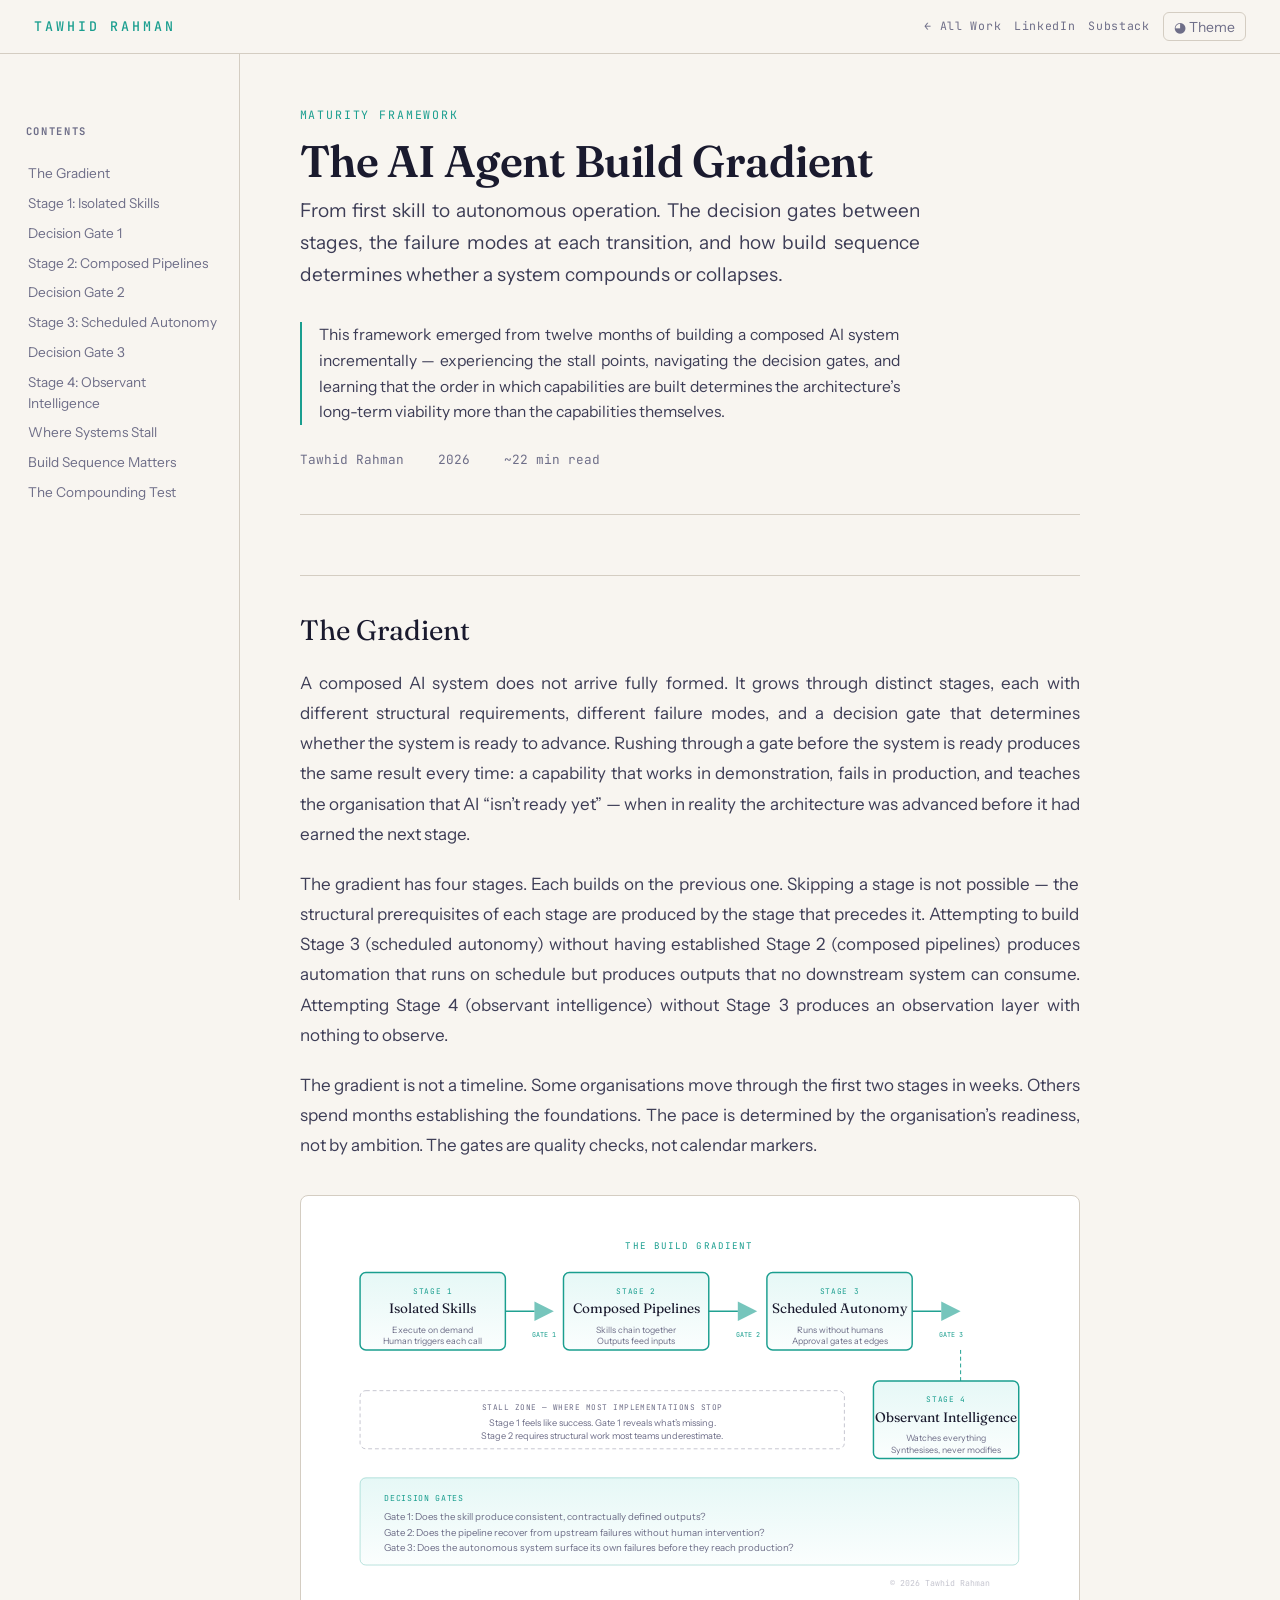
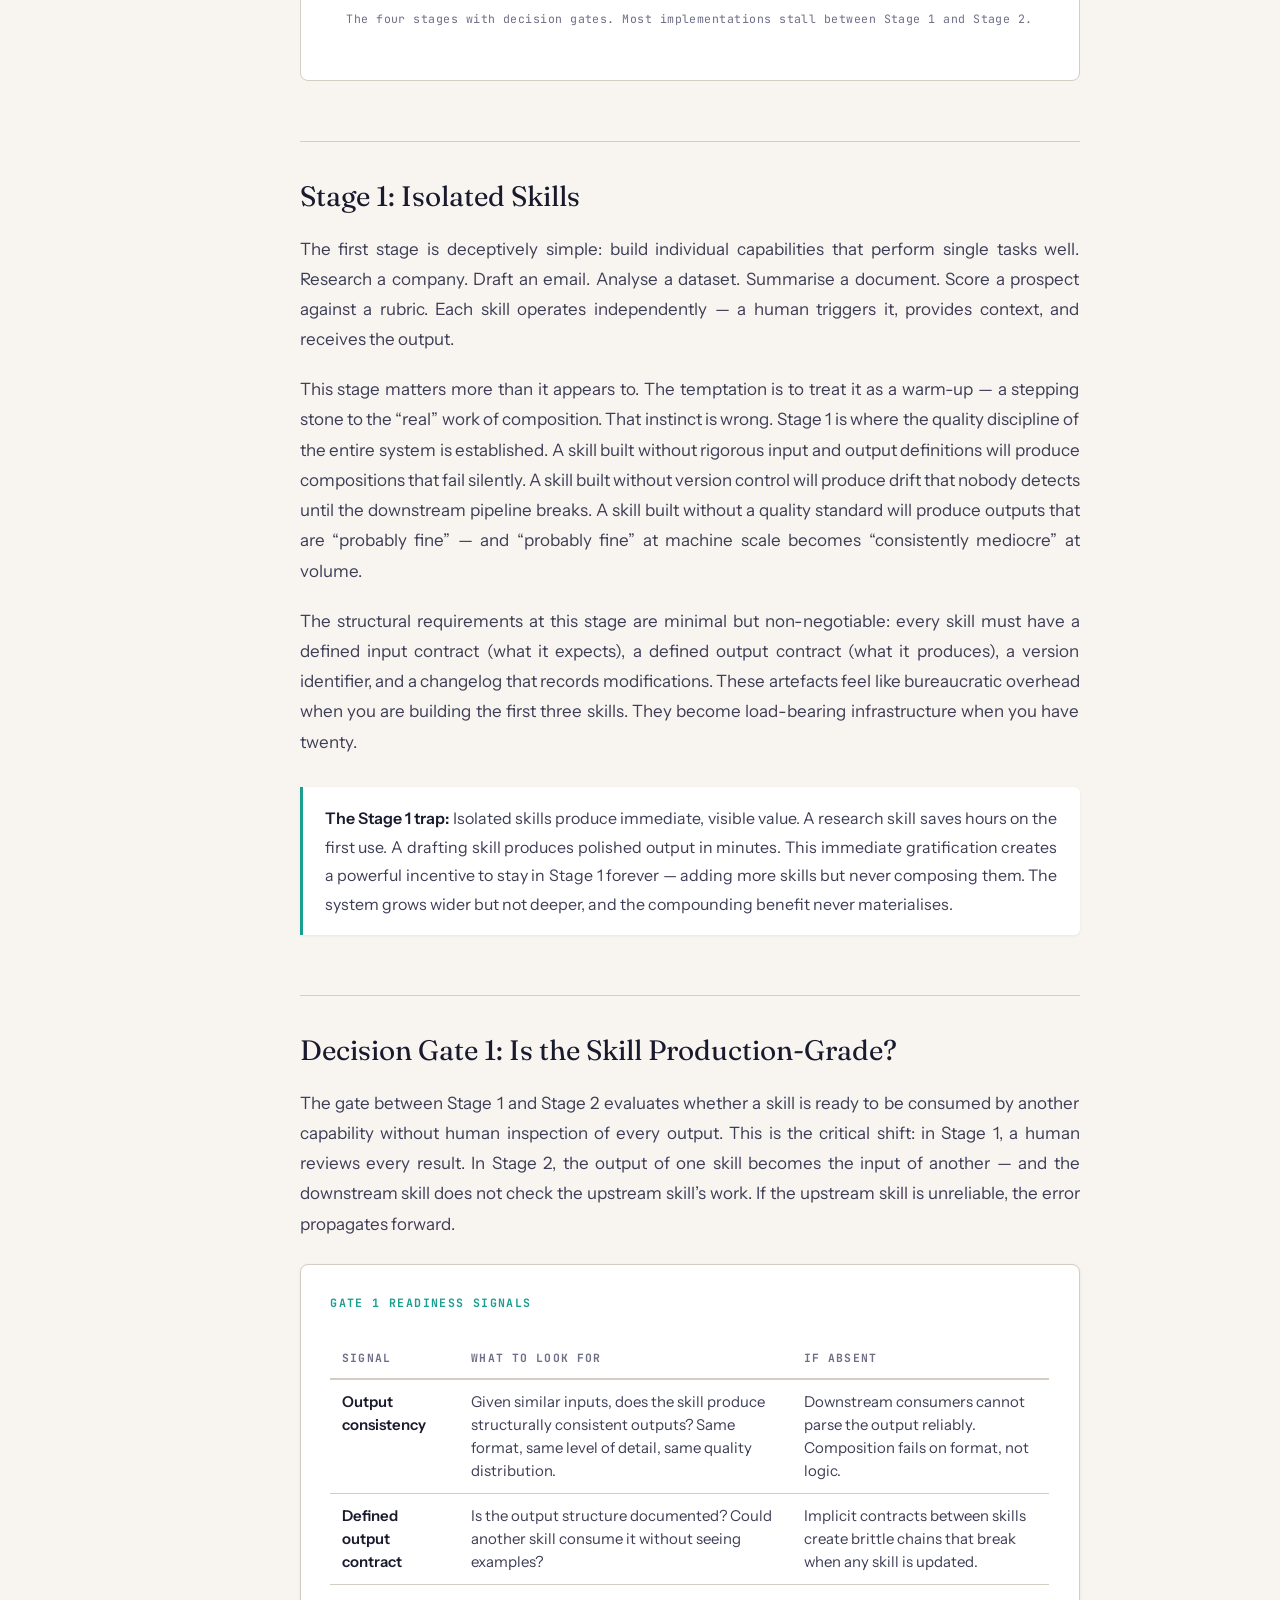
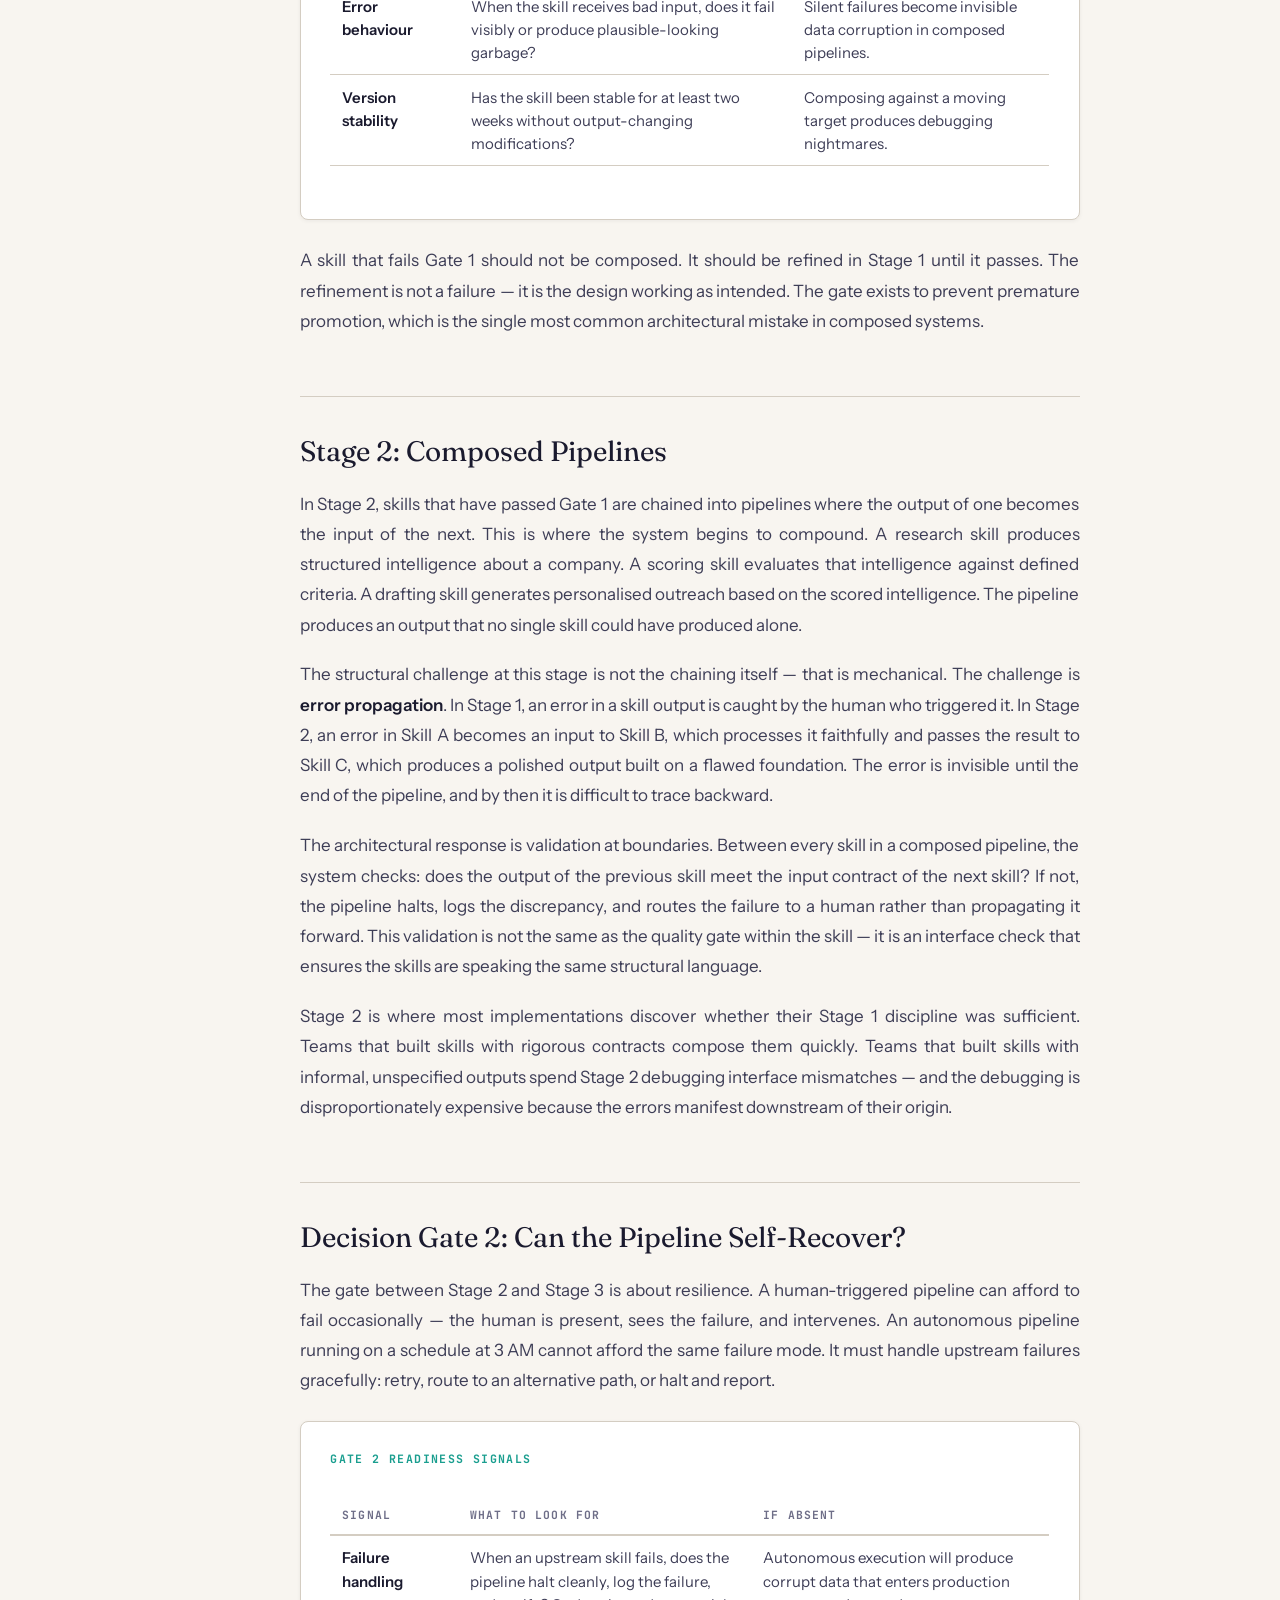
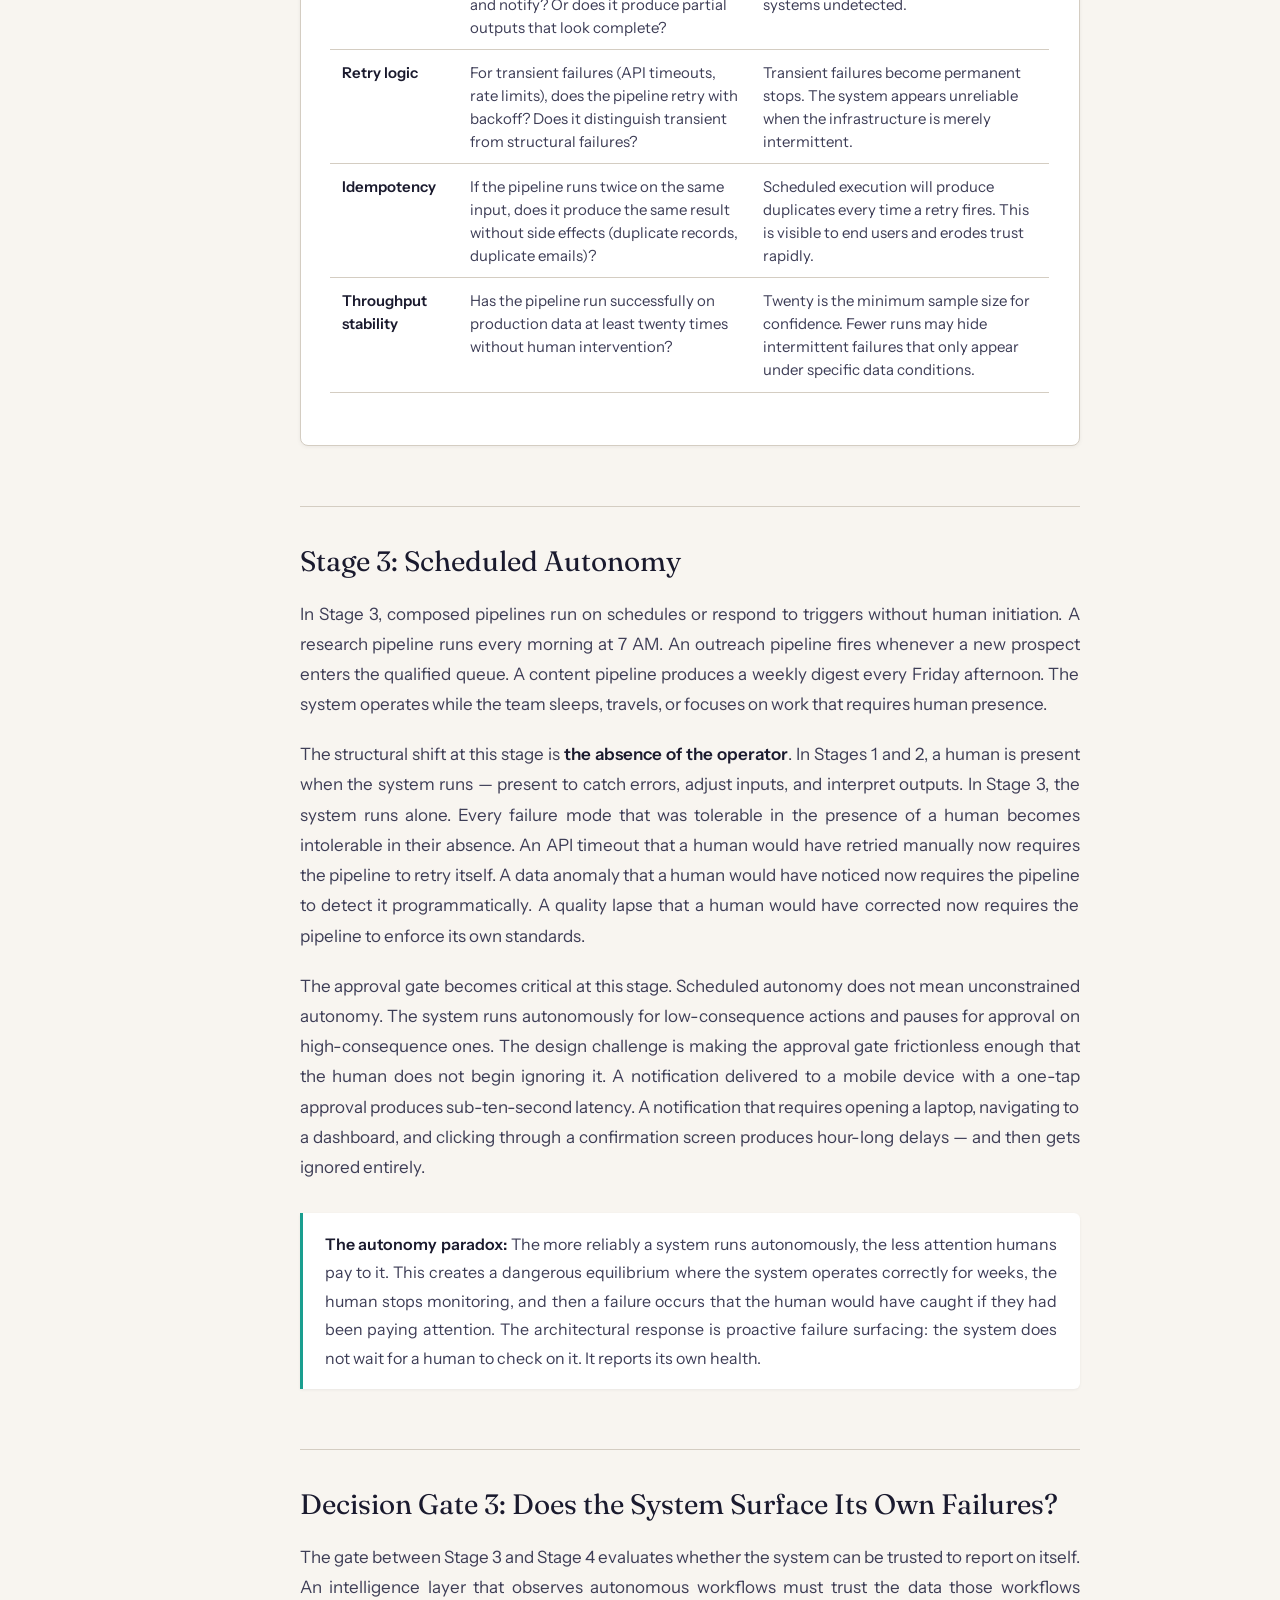
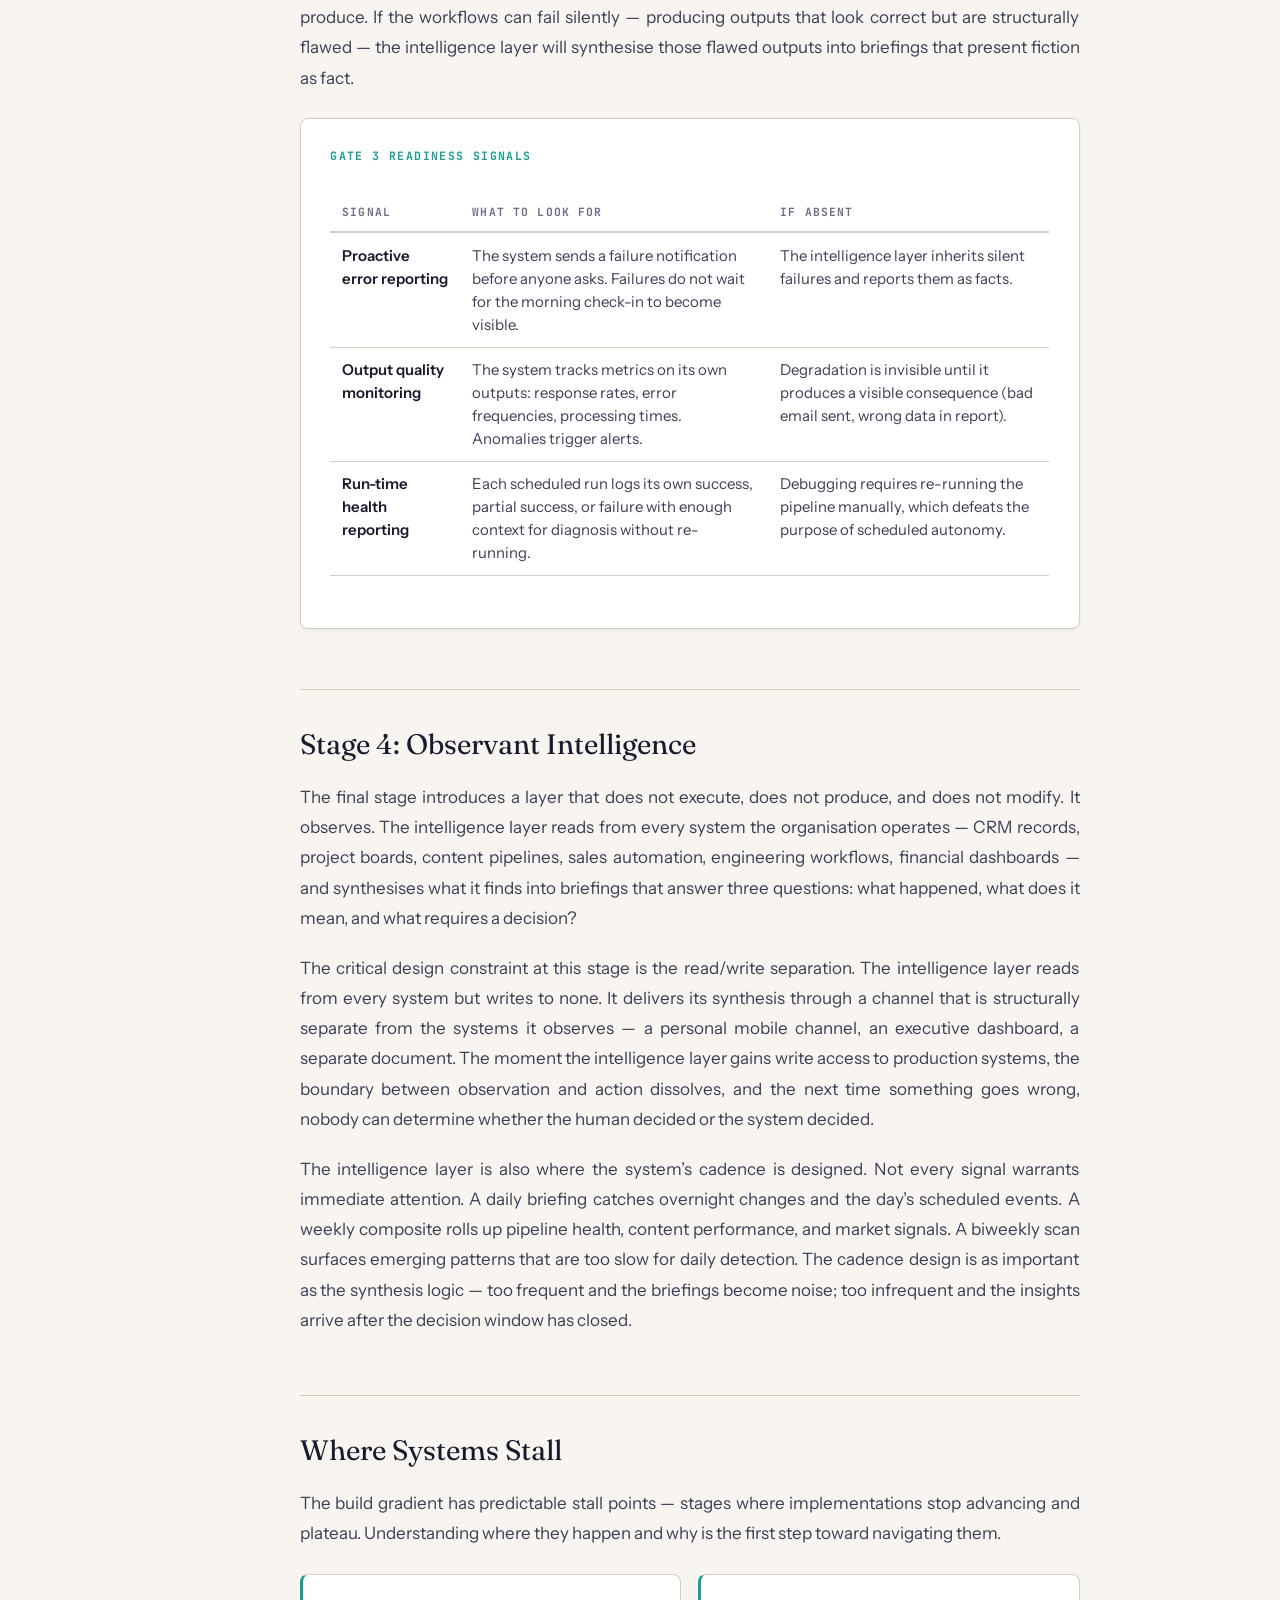
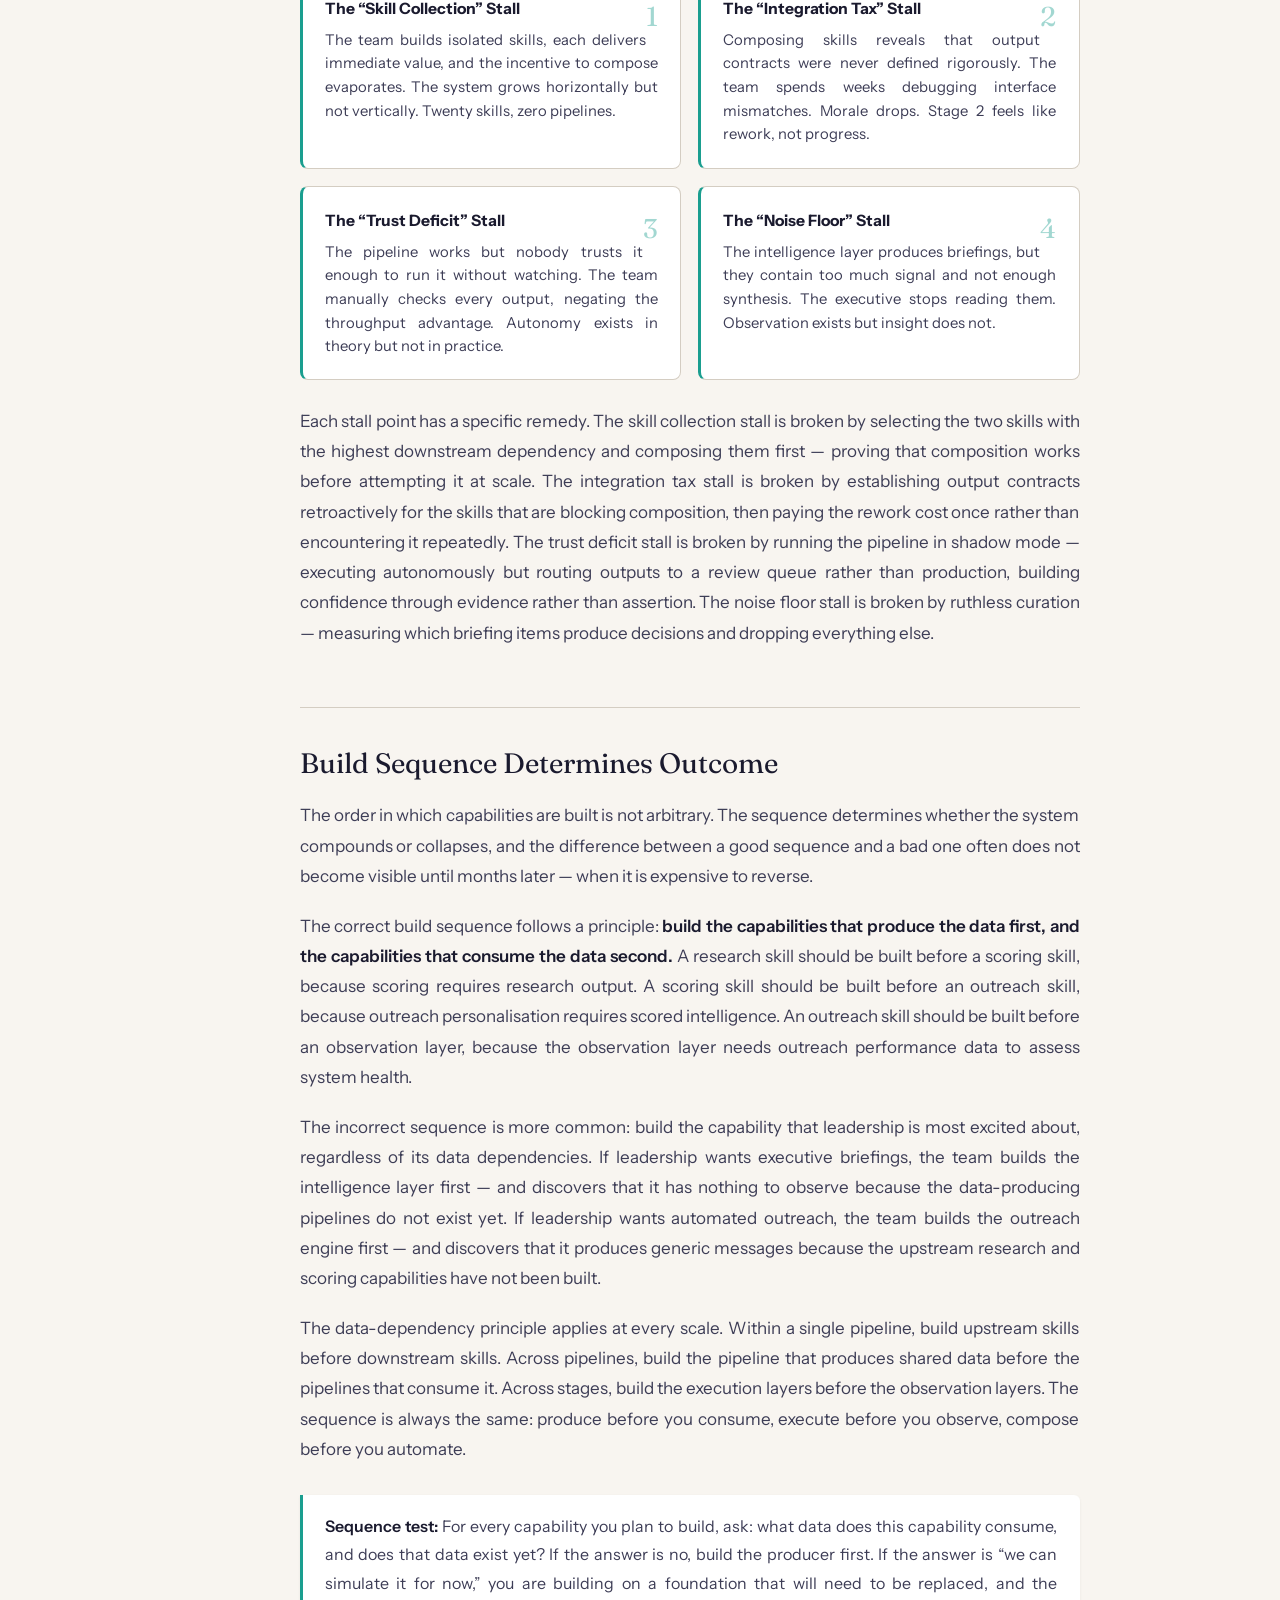
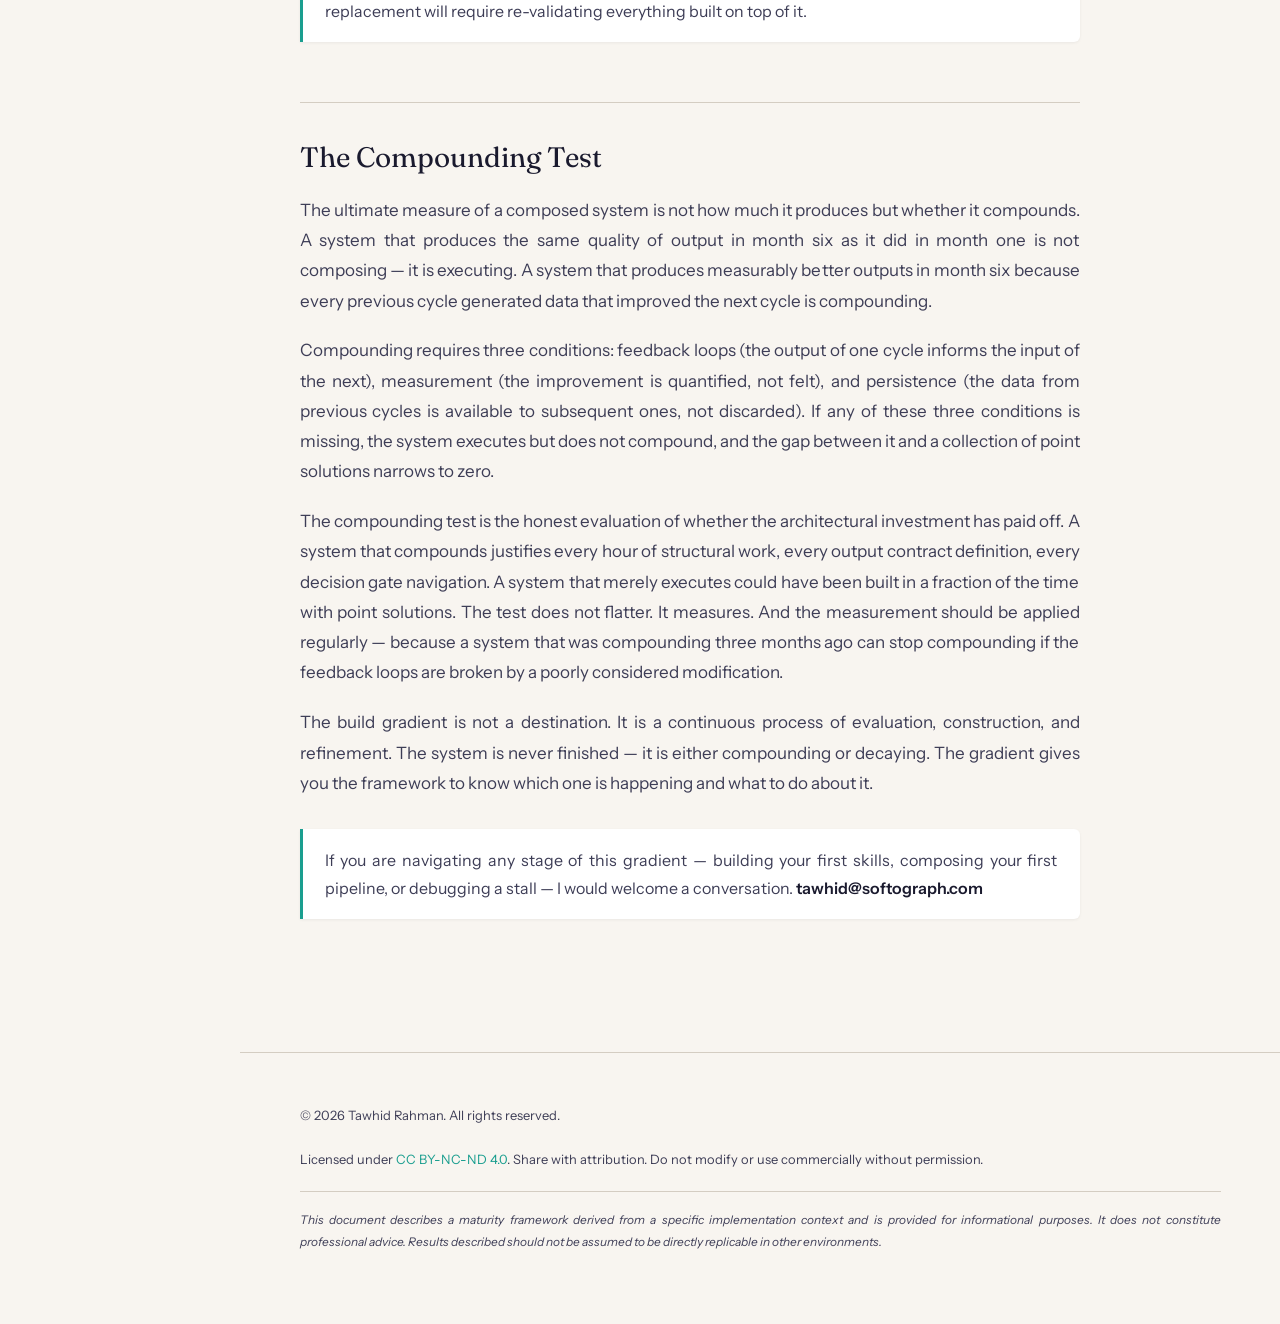
==== work/ai-agent-build-gradient.html @ 1eb15463 "Hub rebuild: 3 technical articles + homepage update + essay cleanup - Added: ai-composition-architec" ====
<!DOCTYPE html>
<html lang="en" data-theme="light">
<head>
<meta charset="UTF-8">
<meta name="viewport" content="width=device-width, initial-scale=1.0">
<title>The AI Agent Build Gradient — From First Skill to Autonomous Operation | Tawhid Rahman</title>
<meta name="description" content="The maturity model for composed AI systems. Decision gates between stages, failure modes at each transition, and how build sequence determines whether a system compounds or collapses.">
<meta name="author" content="Tawhid Rahman">
<meta name="keywords" content="AI agent maturity, build gradient, autonomous operation, composed systems, skill composition, AI implementation stages">
<meta property="og:title" content="The AI Agent Build Gradient — From First Skill to Autonomous Operation">
<meta property="og:description" content="From first skill to autonomous operation. The decision gates between stages, the failure modes at each transition, and how build sequence determines whether a system compounds or collapses.">
<meta property="og:type" content="article">
<link rel="preconnect" href="https://fonts.googleapis.com">
<link rel="preconnect" href="https://fonts.gstatic.com" crossorigin>
<link href="https://fonts.googleapis.com/css2?family=Fraunces:ital,opsz,wght@0,9..144,300;0,9..144,400;0,9..144,600;1,9..144,400&family=Instrument+Sans:wght@400;500;600;700&family=JetBrains+Mono:wght@400;500&display=swap" rel="stylesheet">
<style>
:root{--navy:#0b1426;--navy-mid:#162033;--navy-light:#1e2d47;--cream:#f8f5f0;--cream-dark:#ebe5dc;--teal:#1a9e8f;--teal-light:#2ec4b6;--teal-dim:#145c54;--text-primary:#1a1a2e;--text-secondary:#3d3d56;--text-tertiary:#6e6e88;--bg:var(--cream);--bg-card:#ffffff;--bg-code:#f0ebe4;--border:#d4cdc2;--shadow:rgba(10,20,38,.06);--serif:'Fraunces',Georgia,serif;--sans:'Instrument Sans',-apple-system,sans-serif;--mono:'JetBrains Mono','Menlo',monospace;--max-w:780px;--toc-w:240px}
[data-theme="dark"]{--text-primary:#e8e4de;--text-secondary:#b8b0a4;--text-tertiary:#7a7268;--bg:var(--navy);--bg-card:var(--navy-mid);--bg-code:var(--navy-light);--border:#2a3a52;--shadow:rgba(0,0,0,.3)}
*,*::before,*::after{margin:0;padding:0;box-sizing:border-box}html{scroll-behavior:smooth;font-size:17px}body{font-family:var(--sans);background:var(--bg);color:var(--text-primary);line-height:1.78;font-weight:400;-webkit-font-smoothing:antialiased;transition:background .3s,color .3s}
.site-header{position:fixed;top:0;left:0;right:0;z-index:100;background:var(--bg);border-bottom:1px solid var(--border);padding:.7rem 2rem;display:flex;align-items:center;justify-content:space-between;backdrop-filter:blur(14px);transition:background .3s}.brand{text-decoration:none;display:flex;align-items:baseline;gap:.4rem}.brand-name{font-family:var(--mono);font-weight:500;font-size:.78rem;letter-spacing:.22em;text-transform:uppercase;color:var(--teal)}.header-controls{display:flex;gap:.75rem;align-items:center}.header-link{font-family:var(--mono);font-size:.68rem;color:var(--text-tertiary);text-decoration:none;letter-spacing:.06em;transition:color .2s}.header-link:hover{color:var(--teal)}.theme-toggle{background:none;border:1px solid var(--border);border-radius:6px;padding:.3rem .6rem;cursor:pointer;font-size:.82rem;color:var(--text-tertiary);transition:all .2s;font-family:var(--sans)}.theme-toggle:hover{border-color:var(--teal);color:var(--teal)}
.page-wrapper{display:flex;margin-top:3.2rem;min-height:calc(100vh - 3.2rem)}.toc-rail{position:fixed;top:3.2rem;left:0;width:var(--toc-w);height:calc(100vh - 3.2rem);overflow-y:auto;padding:2rem 1.2rem 2rem 1.5rem;border-right:1px solid var(--border);background:var(--bg);transition:background .3s}.toc-rail h3{font-family:var(--mono);font-size:.62rem;letter-spacing:.16em;text-transform:uppercase;color:var(--text-tertiary);margin-bottom:1rem}.toc-rail a{display:block;padding:.28rem 0;font-size:.8rem;color:var(--text-tertiary);text-decoration:none;border-left:2px solid transparent;padding-left:.7rem;margin-left:-.7rem;transition:all .2s;line-height:1.5}.toc-rail a:hover,.toc-rail a.active{color:var(--teal);border-left-color:var(--teal)}.main-content{margin-left:var(--toc-w);flex:1;padding:3rem 3.5rem 6rem;max-width:calc(var(--max-w) + 7rem)}
h1{font-family:var(--serif);font-size:2.6rem;font-weight:600;line-height:1.15;color:var(--text-primary);margin-bottom:.5rem;letter-spacing:-.01em}h2{font-family:var(--serif);font-size:1.65rem;font-weight:400;line-height:1.28;margin:3.5rem 0 1.1rem;padding-top:2.2rem;border-top:1px solid var(--border);color:var(--text-primary)}h3{font-family:var(--sans);font-size:1.05rem;font-weight:700;margin:2rem 0 .7rem;color:var(--text-primary)}p{margin-bottom:1.15rem;color:var(--text-secondary);text-align:justify}strong{color:var(--text-primary);font-weight:600}
.hero{margin-bottom:3rem;padding-bottom:2.5rem;border-bottom:1px solid var(--border)}.hero-eyebrow{font-family:var(--mono);font-size:.68rem;letter-spacing:.16em;text-transform:uppercase;color:var(--teal);margin-bottom:.6rem}.hero-subtitle{font-size:1.12rem;color:var(--text-secondary);line-height:1.68;max-width:620px;margin-bottom:1.8rem}.hero-author{font-size:.92rem;color:var(--text-secondary);line-height:1.65;max-width:600px;margin-bottom:1.4rem;border-left:2px solid var(--teal);padding-left:1rem}.hero-meta{display:flex;gap:2rem;flex-wrap:wrap;font-size:.75rem;color:var(--text-tertiary);font-family:var(--mono)}
.arch-card{background:var(--bg-card);border:1px solid var(--border);border-radius:8px;padding:1.6rem 1.75rem;margin:1.5rem 0;box-shadow:0 1px 4px var(--shadow);transition:background .3s,border .3s}.arch-card h4{font-family:var(--mono);font-size:.68rem;letter-spacing:.12em;text-transform:uppercase;color:var(--teal);margin-bottom:.8rem}
.layer-grid{display:grid;grid-template-columns:1fr 1fr;gap:1rem;margin:1.5rem 0}.layer-item{background:var(--bg-card);border:1px solid var(--border);border-radius:8px;padding:1.2rem 1.3rem;border-left:3px solid var(--teal);transition:all .2s}.layer-item:hover{border-left-color:var(--teal-light);transform:translateY(-1px);box-shadow:0 3px 8px var(--shadow)}.layer-item h4{font-family:var(--sans);font-size:.92rem;font-weight:700;color:var(--text-primary);margin-bottom:.35rem}.layer-item p{font-size:.87rem;margin-bottom:0;line-height:1.6}.layer-num{font-family:var(--serif);font-size:1.6rem;color:var(--teal);opacity:.4;float:right;margin-top:-.2rem}
.diagram-wrapper{margin:2rem 0;background:var(--bg-card);border:1px solid var(--border);border-radius:8px;padding:1.8rem;overflow-x:auto}.diagram-wrapper svg{width:100%;height:auto;display:block}.diagram-caption{font-family:var(--mono);font-size:.68rem;color:var(--text-tertiary);text-align:center;margin-top:.9rem;letter-spacing:.04em}
code{font-family:var(--mono);font-size:.86em;background:var(--bg-code);padding:.12em .38em;border-radius:3px;color:var(--teal-dim)}[data-theme="dark"] code{color:var(--teal-light)}
.callout{border-left:3px solid var(--teal);padding:1rem 1.3rem;margin:1.8rem 0;background:var(--bg-card);border-radius:0 6px 6px 0;font-size:.94rem;box-shadow:0 1px 3px var(--shadow)}.callout p{margin-bottom:0}
.ref-table{width:100%;border-collapse:collapse;margin:1.5rem 0;font-size:.88rem}.ref-table th{text-align:left;font-family:var(--mono);font-size:.67rem;letter-spacing:.1em;text-transform:uppercase;color:var(--text-tertiary);padding:.55rem .7rem;border-bottom:2px solid var(--border)}.ref-table td{padding:.6rem .7rem;border-bottom:1px solid var(--border);color:var(--text-secondary);vertical-align:top;line-height:1.55}.ref-table td:first-child{color:var(--text-primary);font-weight:600}
.site-footer{margin-left:var(--toc-w);padding:3rem 3.5rem;border-top:1px solid var(--border);font-size:.76rem;color:var(--text-tertiary);line-height:1.85}.disclaimer{margin-top:1rem;padding-top:1rem;border-top:1px solid var(--border);font-size:.7rem;font-style:italic}
@media print{.site-header,.toc-rail,.theme-toggle,.header-controls{display:none!important}.main-content{margin-left:0!important;padding:0!important;max-width:100%}.site-footer{margin-left:0}body{font-size:11pt;background:#fff;color:#111}h1{font-size:22pt}h2{font-size:15pt;border-top:none;padding-top:0}.arch-card,.layer-item{break-inside:avoid}}
@media(max-width:900px){.toc-rail{display:none}.main-content{margin-left:0;padding:1.5rem 1.2rem 4rem}.site-footer{margin-left:0;padding:2rem 1.2rem}.layer-grid{grid-template-columns:1fr}h1{font-size:1.9rem}.site-header{padding:.7rem 1.2rem}}
</style>
</head>
<body>

<header class="site-header">
  <a class="brand" href="/"><span class="brand-name">Tawhid Rahman</span></a>
  <div class="header-controls">
    <a class="header-link" href="/">&larr; All Work</a>
    <a class="header-link" href="https://www.linkedin.com/in/tawhidurr/" target="_blank" rel="noopener">LinkedIn</a>
    <a class="header-link" href="https://substack.com/@tawhidr" target="_blank" rel="noopener">Substack</a>
    <button class="theme-toggle" onclick="toggleTheme()" aria-label="Toggle dark mode">&#9685; Theme</button>
  </div>
</header>

<div class="page-wrapper">
<nav class="toc-rail" aria-label="Table of contents">
  <h3>Contents</h3>
  <a href="#gradient">The Gradient</a>
  <a href="#stage-one">Stage 1: Isolated Skills</a>
  <a href="#gate-one">Decision Gate 1</a>
  <a href="#stage-two">Stage 2: Composed Pipelines</a>
  <a href="#gate-two">Decision Gate 2</a>
  <a href="#stage-three">Stage 3: Scheduled Autonomy</a>
  <a href="#gate-three">Decision Gate 3</a>
  <a href="#stage-four">Stage 4: Observant Intelligence</a>
  <a href="#stall-points">Where Systems Stall</a>
  <a href="#build-sequence">Build Sequence Matters</a>
  <a href="#compounding">The Compounding Test</a>
</nav>

<main class="main-content">

  <section class="hero">
    <p class="hero-eyebrow">Maturity Framework</p>
    <h1>The AI Agent Build Gradient</h1>
    <p class="hero-subtitle">
      From first skill to autonomous operation. The decision gates between stages, the failure modes at each transition, and how build sequence determines whether a system compounds or collapses.
    </p>
    <p class="hero-author">
      This framework emerged from twelve months of building a composed AI system incrementally &mdash; experiencing the stall points, navigating the decision gates, and learning that the order in which capabilities are built determines the architecture&rsquo;s long-term viability more than the capabilities themselves.
    </p>
    <div class="hero-meta">
      <span>Tawhid Rahman</span>
      <span>2026</span>
      <span>~22 min read</span>
    </div>
  </section>

  <h2 id="gradient">The Gradient</h2>
  <p>
    A composed AI system does not arrive fully formed. It grows through distinct stages, each with different structural requirements, different failure modes, and a decision gate that determines whether the system is ready to advance. Rushing through a gate before the system is ready produces the same result every time: a capability that works in demonstration, fails in production, and teaches the organisation that AI &ldquo;isn&rsquo;t ready yet&rdquo; &mdash; when in reality the architecture was advanced before it had earned the next stage.
  </p>
  <p>
    The gradient has four stages. Each builds on the previous one. Skipping a stage is not possible &mdash; the structural prerequisites of each stage are produced by the stage that precedes it. Attempting to build Stage 3 (scheduled autonomy) without having established Stage 2 (composed pipelines) produces automation that runs on schedule but produces outputs that no downstream system can consume. Attempting Stage 4 (observant intelligence) without Stage 3 produces an observation layer with nothing to observe.
  </p>
  <p>
    The gradient is not a timeline. Some organisations move through the first two stages in weeks. Others spend months establishing the foundations. The pace is determined by the organisation&rsquo;s readiness, not by ambition. The gates are quality checks, not calendar markers.
  </p>

  <div class="diagram-wrapper">
    <svg viewBox="0 0 740 380" xmlns="http://www.w3.org/2000/svg" role="img" aria-label="Build gradient stages with decision gates">
      <defs>
        <linearGradient id="bg1" x1="0" y1="0" x2="0" y2="1"><stop offset="0%" stop-color="#2ec4b6" stop-opacity=".12"/><stop offset="100%" stop-color="#2ec4b6" stop-opacity=".02"/></linearGradient>
      </defs>
      <text x="370" y="24" text-anchor="middle" font-family="JetBrains Mono,monospace" font-size="9.5" fill="#1a9e8f" letter-spacing=".12em">THE BUILD GRADIENT</text>

      <!-- Stage 1 -->
      <rect x="30" y="48" width="150" height="80" rx="6" fill="url(#bg1)" stroke="#1a9e8f" stroke-width="1.5"/>
      <text x="105" y="70" text-anchor="middle" font-family="JetBrains Mono,monospace" font-size="8" fill="#1a9e8f" letter-spacing=".08em">STAGE 1</text>
      <text x="105" y="90" text-anchor="middle" font-family="Fraunces,serif" font-size="14" fill="currentColor">Isolated Skills</text>
      <text x="105" y="110" text-anchor="middle" font-family="Instrument Sans,sans-serif" font-size="9" fill="#6e6e88">Execute on demand</text>
      <text x="105" y="122" text-anchor="middle" font-family="Instrument Sans,sans-serif" font-size="9" fill="#6e6e88">Human triggers each call</text>

      <!-- Gate 1 -->
      <line x1="180" y1="88" x2="210" y2="88" stroke="#1a9e8f" stroke-width="1.5"/>
      <polygon points="210,78 230,88 210,98" fill="#1a9e8f" opacity=".6"/>
      <text x="220" y="115" text-anchor="middle" font-family="JetBrains Mono,monospace" font-size="7" fill="#1a9e8f">GATE 1</text>

      <!-- Stage 2 -->
      <rect x="240" y="48" width="150" height="80" rx="6" fill="url(#bg1)" stroke="#1a9e8f" stroke-width="1.5"/>
      <text x="315" y="70" text-anchor="middle" font-family="JetBrains Mono,monospace" font-size="8" fill="#1a9e8f" letter-spacing=".08em">STAGE 2</text>
      <text x="315" y="90" text-anchor="middle" font-family="Fraunces,serif" font-size="14" fill="currentColor">Composed Pipelines</text>
      <text x="315" y="110" text-anchor="middle" font-family="Instrument Sans,sans-serif" font-size="9" fill="#6e6e88">Skills chain together</text>
      <text x="315" y="122" text-anchor="middle" font-family="Instrument Sans,sans-serif" font-size="9" fill="#6e6e88">Outputs feed inputs</text>

      <!-- Gate 2 -->
      <line x1="390" y1="88" x2="420" y2="88" stroke="#1a9e8f" stroke-width="1.5"/>
      <polygon points="420,78 440,88 420,98" fill="#1a9e8f" opacity=".6"/>
      <text x="430" y="115" text-anchor="middle" font-family="JetBrains Mono,monospace" font-size="7" fill="#1a9e8f">GATE 2</text>

      <!-- Stage 3 -->
      <rect x="450" y="48" width="150" height="80" rx="6" fill="url(#bg1)" stroke="#1a9e8f" stroke-width="1.5"/>
      <text x="525" y="70" text-anchor="middle" font-family="JetBrains Mono,monospace" font-size="8" fill="#1a9e8f" letter-spacing=".08em">STAGE 3</text>
      <text x="525" y="90" text-anchor="middle" font-family="Fraunces,serif" font-size="14" fill="currentColor">Scheduled Autonomy</text>
      <text x="525" y="110" text-anchor="middle" font-family="Instrument Sans,sans-serif" font-size="9" fill="#6e6e88">Runs without humans</text>
      <text x="525" y="122" text-anchor="middle" font-family="Instrument Sans,sans-serif" font-size="9" fill="#6e6e88">Approval gates at edges</text>

      <!-- Gate 3 -->
      <line x1="600" y1="88" x2="630" y2="88" stroke="#1a9e8f" stroke-width="1.5"/>
      <polygon points="630,78 650,88 630,98" fill="#1a9e8f" opacity=".6"/>
      <text x="640" y="115" text-anchor="middle" font-family="JetBrains Mono,monospace" font-size="7" fill="#1a9e8f">GATE 3</text>

      <!-- Stage 4 -->
      <rect x="560" y="160" width="150" height="80" rx="6" fill="url(#bg1)" stroke="#1a9e8f" stroke-width="1.5"/>
      <text x="635" y="182" text-anchor="middle" font-family="JetBrains Mono,monospace" font-size="8" fill="#1a9e8f" letter-spacing=".08em">STAGE 4</text>
      <text x="635" y="202" text-anchor="middle" font-family="Fraunces,serif" font-size="14" fill="currentColor">Observant Intelligence</text>
      <text x="635" y="222" text-anchor="middle" font-family="Instrument Sans,sans-serif" font-size="9" fill="#6e6e88">Watches everything</text>
      <text x="635" y="234" text-anchor="middle" font-family="Instrument Sans,sans-serif" font-size="9" fill="#6e6e88">Synthesises, never modifies</text>
      <line x1="650" y1="128" x2="650" y2="160" stroke="#1a9e8f" stroke-width="1" stroke-dasharray="4,3"/>

      <!-- Failure zones -->
      <rect x="30" y="170" width="500" height="60" rx="6" fill="none" stroke="#6e6e88" stroke-width="1" stroke-dasharray="4,3" stroke-opacity=".4"/>
      <text x="280" y="190" text-anchor="middle" font-family="JetBrains Mono,monospace" font-size="8" fill="#6e6e88" letter-spacing=".06em">STALL ZONE &mdash; WHERE MOST IMPLEMENTATIONS STOP</text>
      <text x="280" y="206" text-anchor="middle" font-family="Instrument Sans,sans-serif" font-size="9.5" fill="#6e6e88">Stage 1 feels like success. Gate 1 reveals what&rsquo;s missing.</text>
      <text x="280" y="220" text-anchor="middle" font-family="Instrument Sans,sans-serif" font-size="9.5" fill="#6e6e88">Stage 2 requires structural work most teams underestimate.</text>

      <!-- Legend -->
      <rect x="30" y="260" width="680" height="90" rx="6" fill="url(#bg1)" stroke="#1a9e8f" stroke-width="1" stroke-opacity=".3"/>
      <text x="55" y="284" font-family="JetBrains Mono,monospace" font-size="8.5" fill="#1a9e8f" letter-spacing=".08em">DECISION GATES</text>
      <text x="55" y="304" font-family="Instrument Sans,sans-serif" font-size="10" fill="#6e6e88">Gate 1: Does the skill produce consistent, contractually defined outputs?</text>
      <text x="55" y="320" font-family="Instrument Sans,sans-serif" font-size="10" fill="#6e6e88">Gate 2: Does the pipeline recover from upstream failures without human intervention?</text>
      <text x="55" y="336" font-family="Instrument Sans,sans-serif" font-size="10" fill="#6e6e88">Gate 3: Does the autonomous system surface its own failures before they reach production?</text>

      <text x="680" y="372" font-family="JetBrains Mono,monospace" font-size="8.5" fill="#6e6e88" text-anchor="end" opacity=".4">&copy; 2026 Tawhid Rahman</text>
    </svg>
    <p class="diagram-caption">The four stages with decision gates. Most implementations stall between Stage 1 and Stage 2.</p>
  </div>

  <!-- STAGE 1 -->
  <h2 id="stage-one">Stage 1: Isolated Skills</h2>
  <p>
    The first stage is deceptively simple: build individual capabilities that perform single tasks well. Research a company. Draft an email. Analyse a dataset. Summarise a document. Score a prospect against a rubric. Each skill operates independently &mdash; a human triggers it, provides context, and receives the output.
  </p>
  <p>
    This stage matters more than it appears to. The temptation is to treat it as a warm-up &mdash; a stepping stone to the &ldquo;real&rdquo; work of composition. That instinct is wrong. Stage 1 is where the quality discipline of the entire system is established. A skill built without rigorous input and output definitions will produce compositions that fail silently. A skill built without version control will produce drift that nobody detects until the downstream pipeline breaks. A skill built without a quality standard will produce outputs that are &ldquo;probably fine&rdquo; &mdash; and &ldquo;probably fine&rdquo; at machine scale becomes &ldquo;consistently mediocre&rdquo; at volume.
  </p>
  <p>
    The structural requirements at this stage are minimal but non-negotiable: every skill must have a defined input contract (what it expects), a defined output contract (what it produces), a version identifier, and a changelog that records modifications. These artefacts feel like bureaucratic overhead when you are building the first three skills. They become load-bearing infrastructure when you have twenty.
  </p>

  <div class="callout">
    <p><strong>The Stage 1 trap:</strong> Isolated skills produce immediate, visible value. A research skill saves hours on the first use. A drafting skill produces polished output in minutes. This immediate gratification creates a powerful incentive to stay in Stage 1 forever &mdash; adding more skills but never composing them. The system grows wider but not deeper, and the compounding benefit never materialises.</p>
  </div>

  <!-- GATE 1 -->
  <h2 id="gate-one">Decision Gate 1: Is the Skill Production-Grade?</h2>
  <p>
    The gate between Stage 1 and Stage 2 evaluates whether a skill is ready to be consumed by another capability without human inspection of every output. This is the critical shift: in Stage 1, a human reviews every result. In Stage 2, the output of one skill becomes the input of another &mdash; and the downstream skill does not check the upstream skill&rsquo;s work. If the upstream skill is unreliable, the error propagates forward.
  </p>

  <div class="arch-card">
    <h4>Gate 1 readiness signals</h4>
    <table class="ref-table">
      <tr><th>Signal</th><th>What to look for</th><th>If absent</th></tr>
      <tr><td>Output consistency</td><td>Given similar inputs, does the skill produce structurally consistent outputs? Same format, same level of detail, same quality distribution.</td><td>Downstream consumers cannot parse the output reliably. Composition fails on format, not logic.</td></tr>
      <tr><td>Defined output contract</td><td>Is the output structure documented? Could another skill consume it without seeing examples?</td><td>Implicit contracts between skills create brittle chains that break when any skill is updated.</td></tr>
      <tr><td>Error behaviour</td><td>When the skill receives bad input, does it fail visibly or produce plausible-looking garbage?</td><td>Silent failures become invisible data corruption in composed pipelines.</td></tr>
      <tr><td>Version stability</td><td>Has the skill been stable for at least two weeks without output-changing modifications?</td><td>Composing against a moving target produces debugging nightmares.</td></tr>
    </table>
  </div>

  <p>
    A skill that fails Gate 1 should not be composed. It should be refined in Stage 1 until it passes. The refinement is not a failure &mdash; it is the design working as intended. The gate exists to prevent premature promotion, which is the single most common architectural mistake in composed systems.
  </p>

  <!-- STAGE 2 -->
  <h2 id="stage-two">Stage 2: Composed Pipelines</h2>
  <p>
    In Stage 2, skills that have passed Gate 1 are chained into pipelines where the output of one becomes the input of the next. This is where the system begins to compound. A research skill produces structured intelligence about a company. A scoring skill evaluates that intelligence against defined criteria. A drafting skill generates personalised outreach based on the scored intelligence. The pipeline produces an output that no single skill could have produced alone.
  </p>
  <p>
    The structural challenge at this stage is not the chaining itself &mdash; that is mechanical. The challenge is <strong>error propagation</strong>. In Stage 1, an error in a skill output is caught by the human who triggered it. In Stage 2, an error in Skill A becomes an input to Skill B, which processes it faithfully and passes the result to Skill C, which produces a polished output built on a flawed foundation. The error is invisible until the end of the pipeline, and by then it is difficult to trace backward.
  </p>
  <p>
    The architectural response is validation at boundaries. Between every skill in a composed pipeline, the system checks: does the output of the previous skill meet the input contract of the next skill? If not, the pipeline halts, logs the discrepancy, and routes the failure to a human rather than propagating it forward. This validation is not the same as the quality gate within the skill &mdash; it is an interface check that ensures the skills are speaking the same structural language.
  </p>
  <p>
    Stage 2 is where most implementations discover whether their Stage 1 discipline was sufficient. Teams that built skills with rigorous contracts compose them quickly. Teams that built skills with informal, unspecified outputs spend Stage 2 debugging interface mismatches &mdash; and the debugging is disproportionately expensive because the errors manifest downstream of their origin.
  </p>

  <!-- GATE 2 -->
  <h2 id="gate-two">Decision Gate 2: Can the Pipeline Self-Recover?</h2>
  <p>
    The gate between Stage 2 and Stage 3 is about resilience. A human-triggered pipeline can afford to fail occasionally &mdash; the human is present, sees the failure, and intervenes. An autonomous pipeline running on a schedule at 3 AM cannot afford the same failure mode. It must handle upstream failures gracefully: retry, route to an alternative path, or halt and report.
  </p>

  <div class="arch-card">
    <h4>Gate 2 readiness signals</h4>
    <table class="ref-table">
      <tr><th>Signal</th><th>What to look for</th><th>If absent</th></tr>
      <tr><td>Failure handling</td><td>When an upstream skill fails, does the pipeline halt cleanly, log the failure, and notify? Or does it produce partial outputs that look complete?</td><td>Autonomous execution will produce corrupt data that enters production systems undetected.</td></tr>
      <tr><td>Retry logic</td><td>For transient failures (API timeouts, rate limits), does the pipeline retry with backoff? Does it distinguish transient from structural failures?</td><td>Transient failures become permanent stops. The system appears unreliable when the infrastructure is merely intermittent.</td></tr>
      <tr><td>Idempotency</td><td>If the pipeline runs twice on the same input, does it produce the same result without side effects (duplicate records, duplicate emails)?</td><td>Scheduled execution will produce duplicates every time a retry fires. This is visible to end users and erodes trust rapidly.</td></tr>
      <tr><td>Throughput stability</td><td>Has the pipeline run successfully on production data at least twenty times without human intervention?</td><td>Twenty is the minimum sample size for confidence. Fewer runs may hide intermittent failures that only appear under specific data conditions.</td></tr>
    </table>
  </div>

  <!-- STAGE 3 -->
  <h2 id="stage-three">Stage 3: Scheduled Autonomy</h2>
  <p>
    In Stage 3, composed pipelines run on schedules or respond to triggers without human initiation. A research pipeline runs every morning at 7 AM. An outreach pipeline fires whenever a new prospect enters the qualified queue. A content pipeline produces a weekly digest every Friday afternoon. The system operates while the team sleeps, travels, or focuses on work that requires human presence.
  </p>
  <p>
    The structural shift at this stage is <strong>the absence of the operator</strong>. In Stages 1 and 2, a human is present when the system runs &mdash; present to catch errors, adjust inputs, and interpret outputs. In Stage 3, the system runs alone. Every failure mode that was tolerable in the presence of a human becomes intolerable in their absence. An API timeout that a human would have retried manually now requires the pipeline to retry itself. A data anomaly that a human would have noticed now requires the pipeline to detect it programmatically. A quality lapse that a human would have corrected now requires the pipeline to enforce its own standards.
  </p>
  <p>
    The approval gate becomes critical at this stage. Scheduled autonomy does not mean unconstrained autonomy. The system runs autonomously for low-consequence actions and pauses for approval on high-consequence ones. The design challenge is making the approval gate frictionless enough that the human does not begin ignoring it. A notification delivered to a mobile device with a one-tap approval produces sub-ten-second latency. A notification that requires opening a laptop, navigating to a dashboard, and clicking through a confirmation screen produces hour-long delays &mdash; and then gets ignored entirely.
  </p>

  <div class="callout">
    <p><strong>The autonomy paradox:</strong> The more reliably a system runs autonomously, the less attention humans pay to it. This creates a dangerous equilibrium where the system operates correctly for weeks, the human stops monitoring, and then a failure occurs that the human would have caught if they had been paying attention. The architectural response is proactive failure surfacing: the system does not wait for a human to check on it. It reports its own health.</p>
  </div>

  <!-- GATE 3 -->
  <h2 id="gate-three">Decision Gate 3: Does the System Surface Its Own Failures?</h2>
  <p>
    The gate between Stage 3 and Stage 4 evaluates whether the system can be trusted to report on itself. An intelligence layer that observes autonomous workflows must trust the data those workflows produce. If the workflows can fail silently &mdash; producing outputs that look correct but are structurally flawed &mdash; the intelligence layer will synthesise those flawed outputs into briefings that present fiction as fact.
  </p>

  <div class="arch-card">
    <h4>Gate 3 readiness signals</h4>
    <table class="ref-table">
      <tr><th>Signal</th><th>What to look for</th><th>If absent</th></tr>
      <tr><td>Proactive error reporting</td><td>The system sends a failure notification before anyone asks. Failures do not wait for the morning check-in to become visible.</td><td>The intelligence layer inherits silent failures and reports them as facts.</td></tr>
      <tr><td>Output quality monitoring</td><td>The system tracks metrics on its own outputs: response rates, error frequencies, processing times. Anomalies trigger alerts.</td><td>Degradation is invisible until it produces a visible consequence (bad email sent, wrong data in report).</td></tr>
      <tr><td>Run-time health reporting</td><td>Each scheduled run logs its own success, partial success, or failure with enough context for diagnosis without re-running.</td><td>Debugging requires re-running the pipeline manually, which defeats the purpose of scheduled autonomy.</td></tr>
    </table>
  </div>

  <!-- STAGE 4 -->
  <h2 id="stage-four">Stage 4: Observant Intelligence</h2>
  <p>
    The final stage introduces a layer that does not execute, does not produce, and does not modify. It observes. The intelligence layer reads from every system the organisation operates &mdash; CRM records, project boards, content pipelines, sales automation, engineering workflows, financial dashboards &mdash; and synthesises what it finds into briefings that answer three questions: what happened, what does it mean, and what requires a decision?
  </p>
  <p>
    The critical design constraint at this stage is the read/write separation. The intelligence layer reads from every system but writes to none. It delivers its synthesis through a channel that is structurally separate from the systems it observes &mdash; a personal mobile channel, an executive dashboard, a separate document. The moment the intelligence layer gains write access to production systems, the boundary between observation and action dissolves, and the next time something goes wrong, nobody can determine whether the human decided or the system decided.
  </p>
  <p>
    The intelligence layer is also where the system&rsquo;s cadence is designed. Not every signal warrants immediate attention. A daily briefing catches overnight changes and the day&rsquo;s scheduled events. A weekly composite rolls up pipeline health, content performance, and market signals. A biweekly scan surfaces emerging patterns that are too slow for daily detection. The cadence design is as important as the synthesis logic &mdash; too frequent and the briefings become noise; too infrequent and the insights arrive after the decision window has closed.
  </p>

  <!-- STALL POINTS -->
  <h2 id="stall-points">Where Systems Stall</h2>
  <p>
    The build gradient has predictable stall points &mdash; stages where implementations stop advancing and plateau. Understanding where they happen and why is the first step toward navigating them.
  </p>

  <div class="layer-grid">
    <div class="layer-item">
      <span class="layer-num">1</span>
      <h4>The &ldquo;Skill Collection&rdquo; Stall</h4>
      <p>The team builds isolated skills, each delivers immediate value, and the incentive to compose evaporates. The system grows horizontally but not vertically. Twenty skills, zero pipelines.</p>
    </div>
    <div class="layer-item">
      <span class="layer-num">2</span>
      <h4>The &ldquo;Integration Tax&rdquo; Stall</h4>
      <p>Composing skills reveals that output contracts were never defined rigorously. The team spends weeks debugging interface mismatches. Morale drops. Stage 2 feels like rework, not progress.</p>
    </div>
    <div class="layer-item">
      <span class="layer-num">3</span>
      <h4>The &ldquo;Trust Deficit&rdquo; Stall</h4>
      <p>The pipeline works but nobody trusts it enough to run it without watching. The team manually checks every output, negating the throughput advantage. Autonomy exists in theory but not in practice.</p>
    </div>
    <div class="layer-item">
      <span class="layer-num">4</span>
      <h4>The &ldquo;Noise Floor&rdquo; Stall</h4>
      <p>The intelligence layer produces briefings, but they contain too much signal and not enough synthesis. The executive stops reading them. Observation exists but insight does not.</p>
    </div>
  </div>

  <p>
    Each stall point has a specific remedy. The skill collection stall is broken by selecting the two skills with the highest downstream dependency and composing them first &mdash; proving that composition works before attempting it at scale. The integration tax stall is broken by establishing output contracts retroactively for the skills that are blocking composition, then paying the rework cost once rather than encountering it repeatedly. The trust deficit stall is broken by running the pipeline in shadow mode &mdash; executing autonomously but routing outputs to a review queue rather than production, building confidence through evidence rather than assertion. The noise floor stall is broken by ruthless curation &mdash; measuring which briefing items produce decisions and dropping everything else.
  </p>

  <!-- BUILD SEQUENCE -->
  <h2 id="build-sequence">Build Sequence Determines Outcome</h2>
  <p>
    The order in which capabilities are built is not arbitrary. The sequence determines whether the system compounds or collapses, and the difference between a good sequence and a bad one often does not become visible until months later &mdash; when it is expensive to reverse.
  </p>
  <p>
    The correct build sequence follows a principle: <strong>build the capabilities that produce the data first, and the capabilities that consume the data second.</strong> A research skill should be built before a scoring skill, because scoring requires research output. A scoring skill should be built before an outreach skill, because outreach personalisation requires scored intelligence. An outreach skill should be built before an observation layer, because the observation layer needs outreach performance data to assess system health.
  </p>
  <p>
    The incorrect sequence is more common: build the capability that leadership is most excited about, regardless of its data dependencies. If leadership wants executive briefings, the team builds the intelligence layer first &mdash; and discovers that it has nothing to observe because the data-producing pipelines do not exist yet. If leadership wants automated outreach, the team builds the outreach engine first &mdash; and discovers that it produces generic messages because the upstream research and scoring capabilities have not been built.
  </p>
  <p>
    The data-dependency principle applies at every scale. Within a single pipeline, build upstream skills before downstream skills. Across pipelines, build the pipeline that produces shared data before the pipelines that consume it. Across stages, build the execution layers before the observation layers. The sequence is always the same: produce before you consume, execute before you observe, compose before you automate.
  </p>

  <div class="callout">
    <p><strong>Sequence test:</strong> For every capability you plan to build, ask: what data does this capability consume, and does that data exist yet? If the answer is no, build the producer first. If the answer is &ldquo;we can simulate it for now,&rdquo; you are building on a foundation that will need to be replaced, and the replacement will require re-validating everything built on top of it.</p>
  </div>

  <!-- COMPOUNDING -->
  <h2 id="compounding">The Compounding Test</h2>
  <p>
    The ultimate measure of a composed system is not how much it produces but whether it compounds. A system that produces the same quality of output in month six as it did in month one is not composing &mdash; it is executing. A system that produces measurably better outputs in month six because every previous cycle generated data that improved the next cycle is compounding.
  </p>
  <p>
    Compounding requires three conditions: feedback loops (the output of one cycle informs the input of the next), measurement (the improvement is quantified, not felt), and persistence (the data from previous cycles is available to subsequent ones, not discarded). If any of these three conditions is missing, the system executes but does not compound, and the gap between it and a collection of point solutions narrows to zero.
  </p>
  <p>
    The compounding test is the honest evaluation of whether the architectural investment has paid off. A system that compounds justifies every hour of structural work, every output contract definition, every decision gate navigation. A system that merely executes could have been built in a fraction of the time with point solutions. The test does not flatter. It measures. And the measurement should be applied regularly &mdash; because a system that was compounding three months ago can stop compounding if the feedback loops are broken by a poorly considered modification.
  </p>
  <p>
    The build gradient is not a destination. It is a continuous process of evaluation, construction, and refinement. The system is never finished &mdash; it is either compounding or decaying. The gradient gives you the framework to know which one is happening and what to do about it.
  </p>

  <div class="callout">
    <p>If you are navigating any stage of this gradient &mdash; building your first skills, composing your first pipeline, or debugging a stall &mdash; I would welcome a conversation. <strong>tawhid@softograph.com</strong></p>
  </div>

</main>
</div>

<footer class="site-footer">
  <p>&copy; 2026 Tawhid Rahman. All rights reserved.</p>
  <p>Licensed under <a href="https://creativecommons.org/licenses/by-nc-nd/4.0/" style="color:var(--teal);text-decoration:none">CC BY-NC-ND 4.0</a>. Share with attribution. Do not modify or use commercially without permission.</p>
  <div class="disclaimer">
    <p>This document describes a maturity framework derived from a specific implementation context and is provided for informational purposes. It does not constitute professional advice. Results described should not be assumed to be directly replicable in other environments.</p>
  </div>
</footer>

<script>
function toggleTheme(){var h=document.documentElement,c=h.getAttribute('data-theme');h.setAttribute('data-theme',c==='dark'?'light':'dark');localStorage.setItem('theme',h.getAttribute('data-theme'))}
(function(){var s=localStorage.getItem('theme');if(s)document.documentElement.setAttribute('data-theme',s)})();
(function(){var secs=document.querySelectorAll('h2[id]'),links=document.querySelectorAll('.toc-rail a');var obs=new IntersectionObserver(function(es){es.forEach(function(e){if(e.isIntersecting){links.forEach(function(l){l.classList.remove('active')});var t=document.querySelector('.toc-rail a[href="#'+e.target.id+'"]');if(t)t.classList.add('active')}})},{rootMargin:'-15% 0px -75% 0px'});secs.forEach(function(s){obs.observe(s)})})();
</script>

</body>
</html>
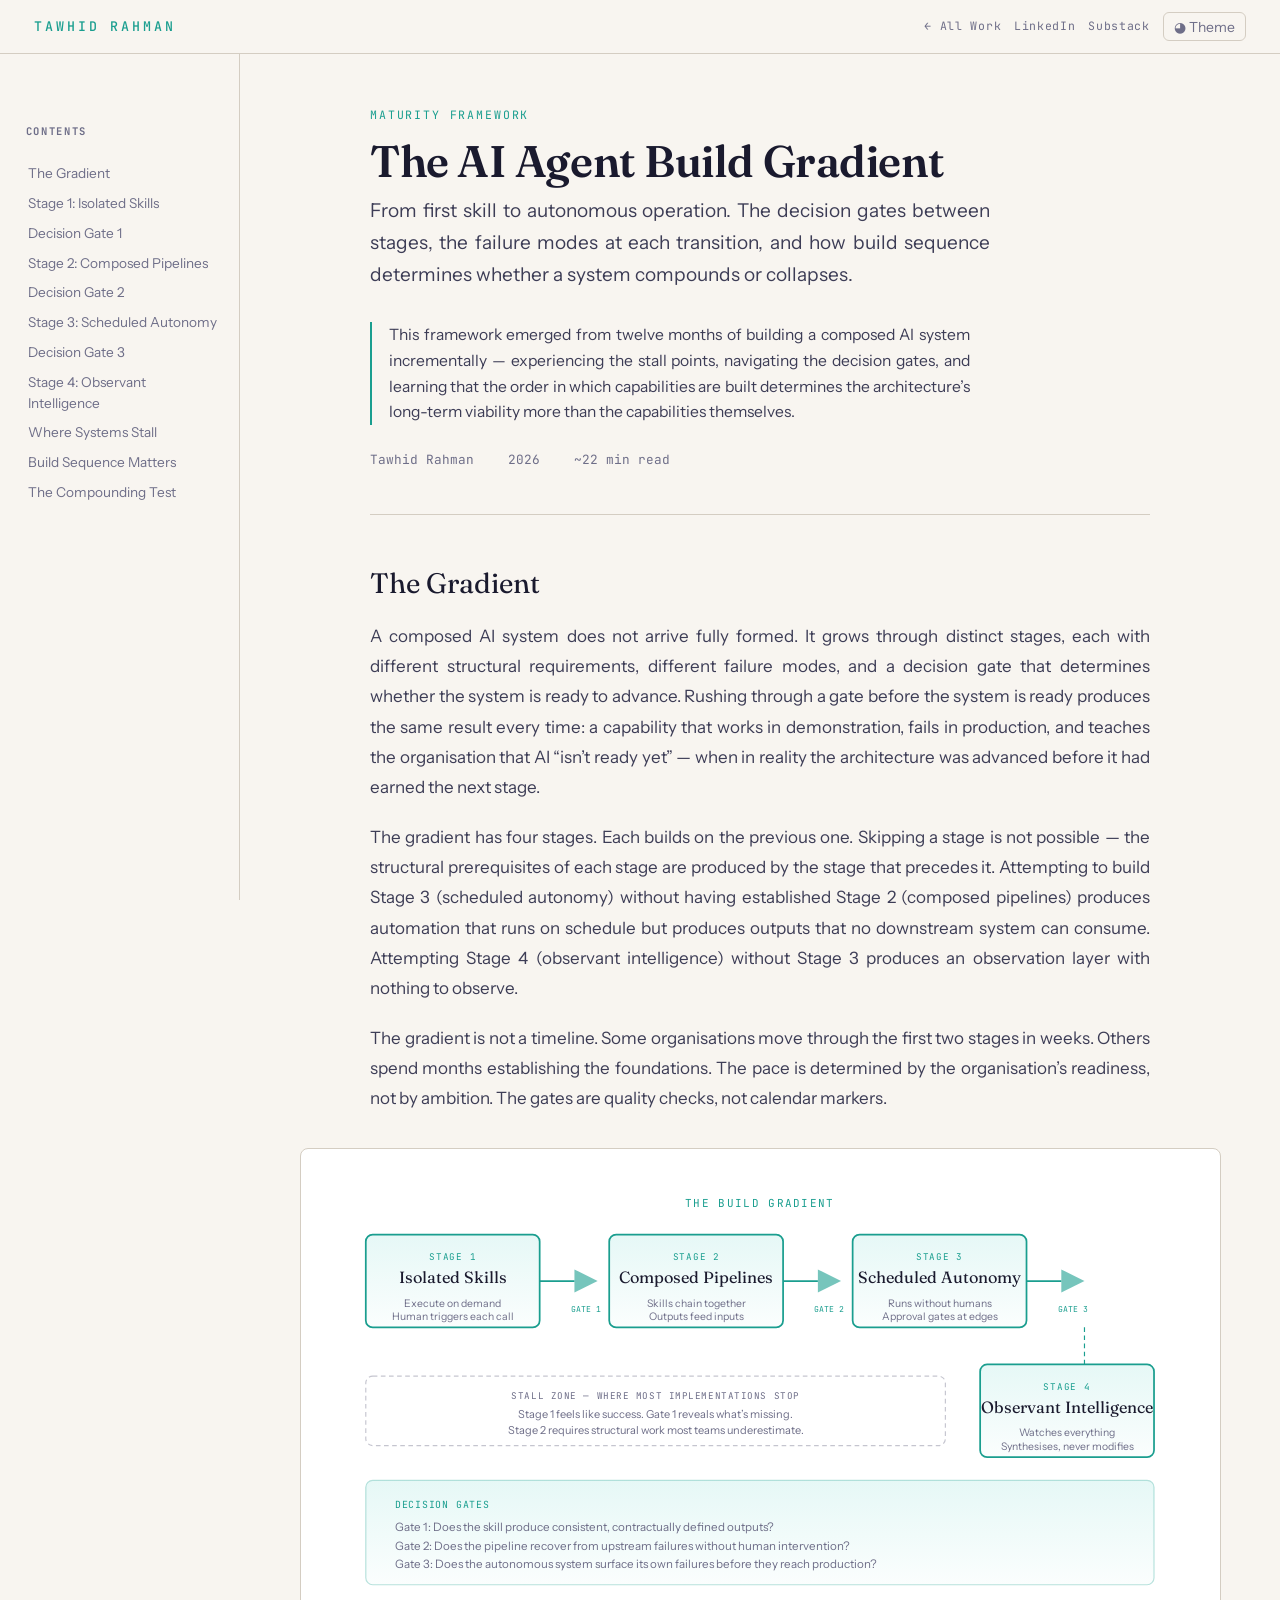
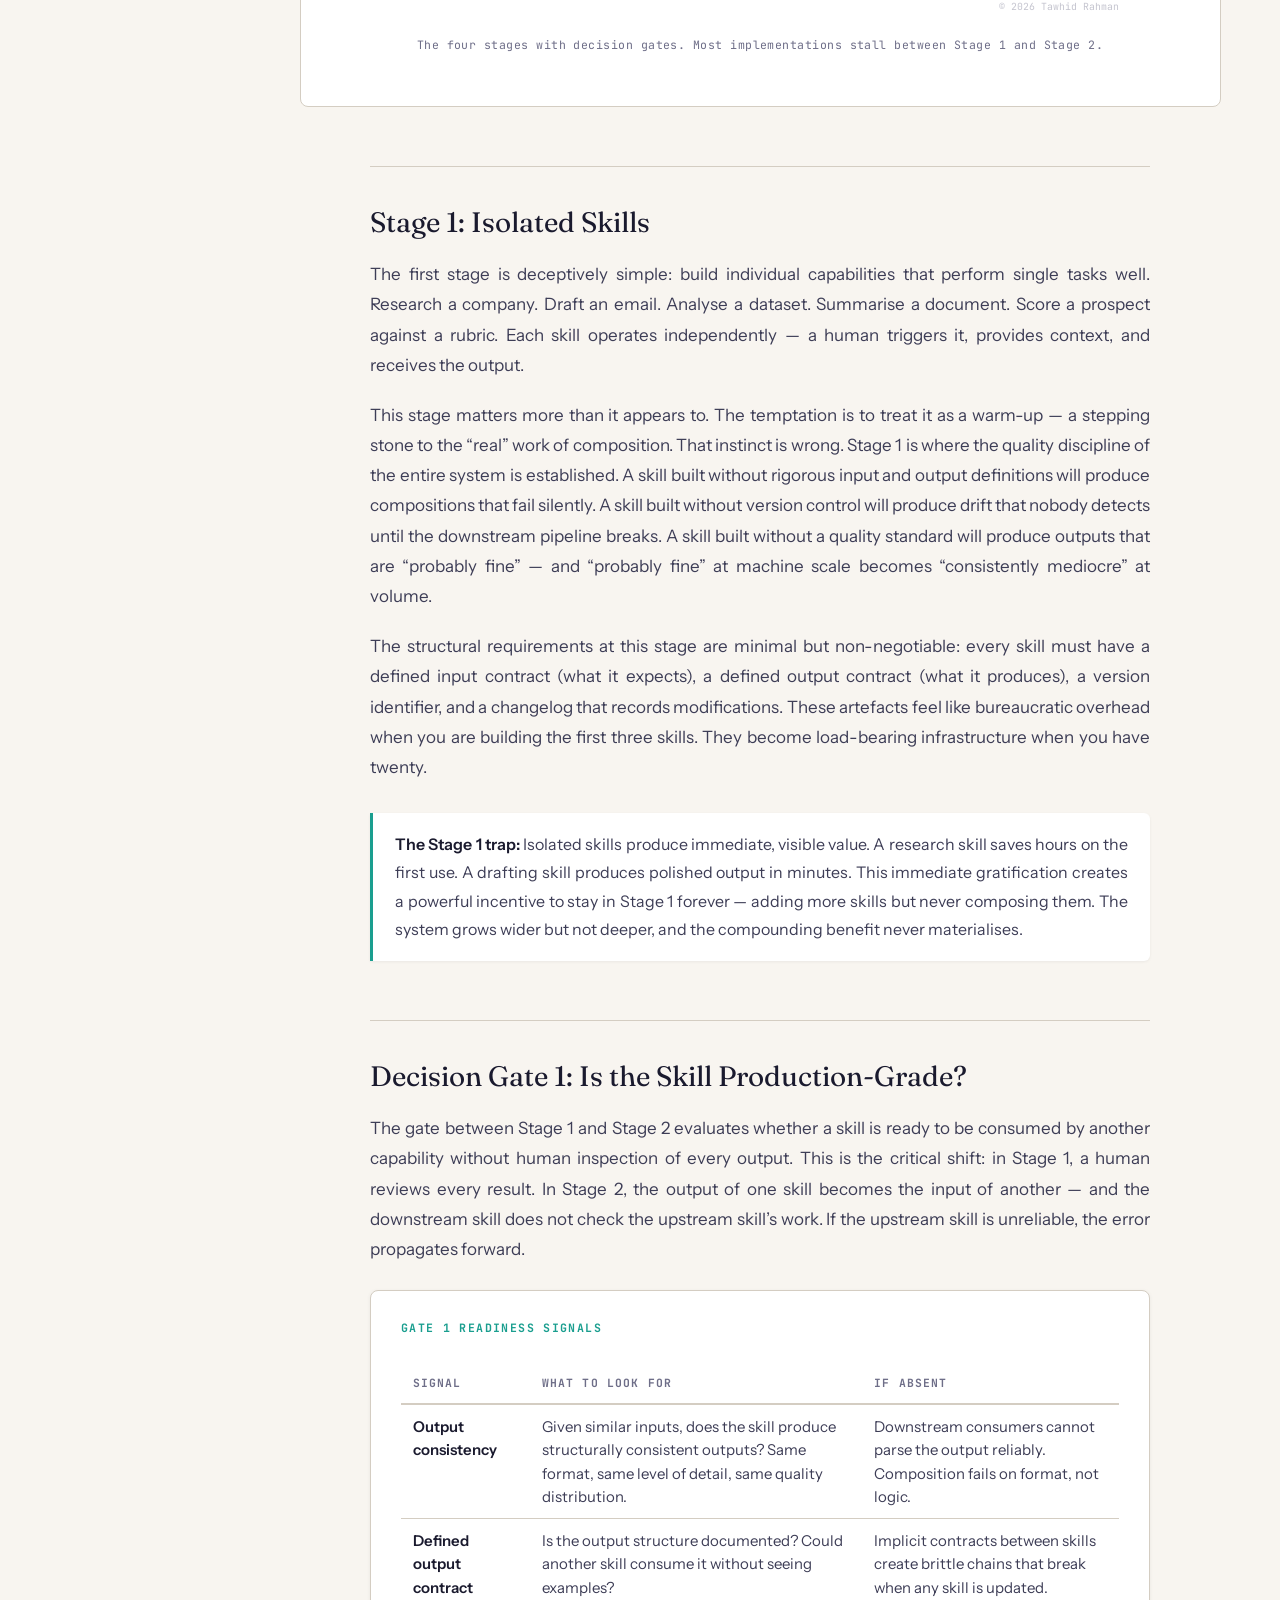
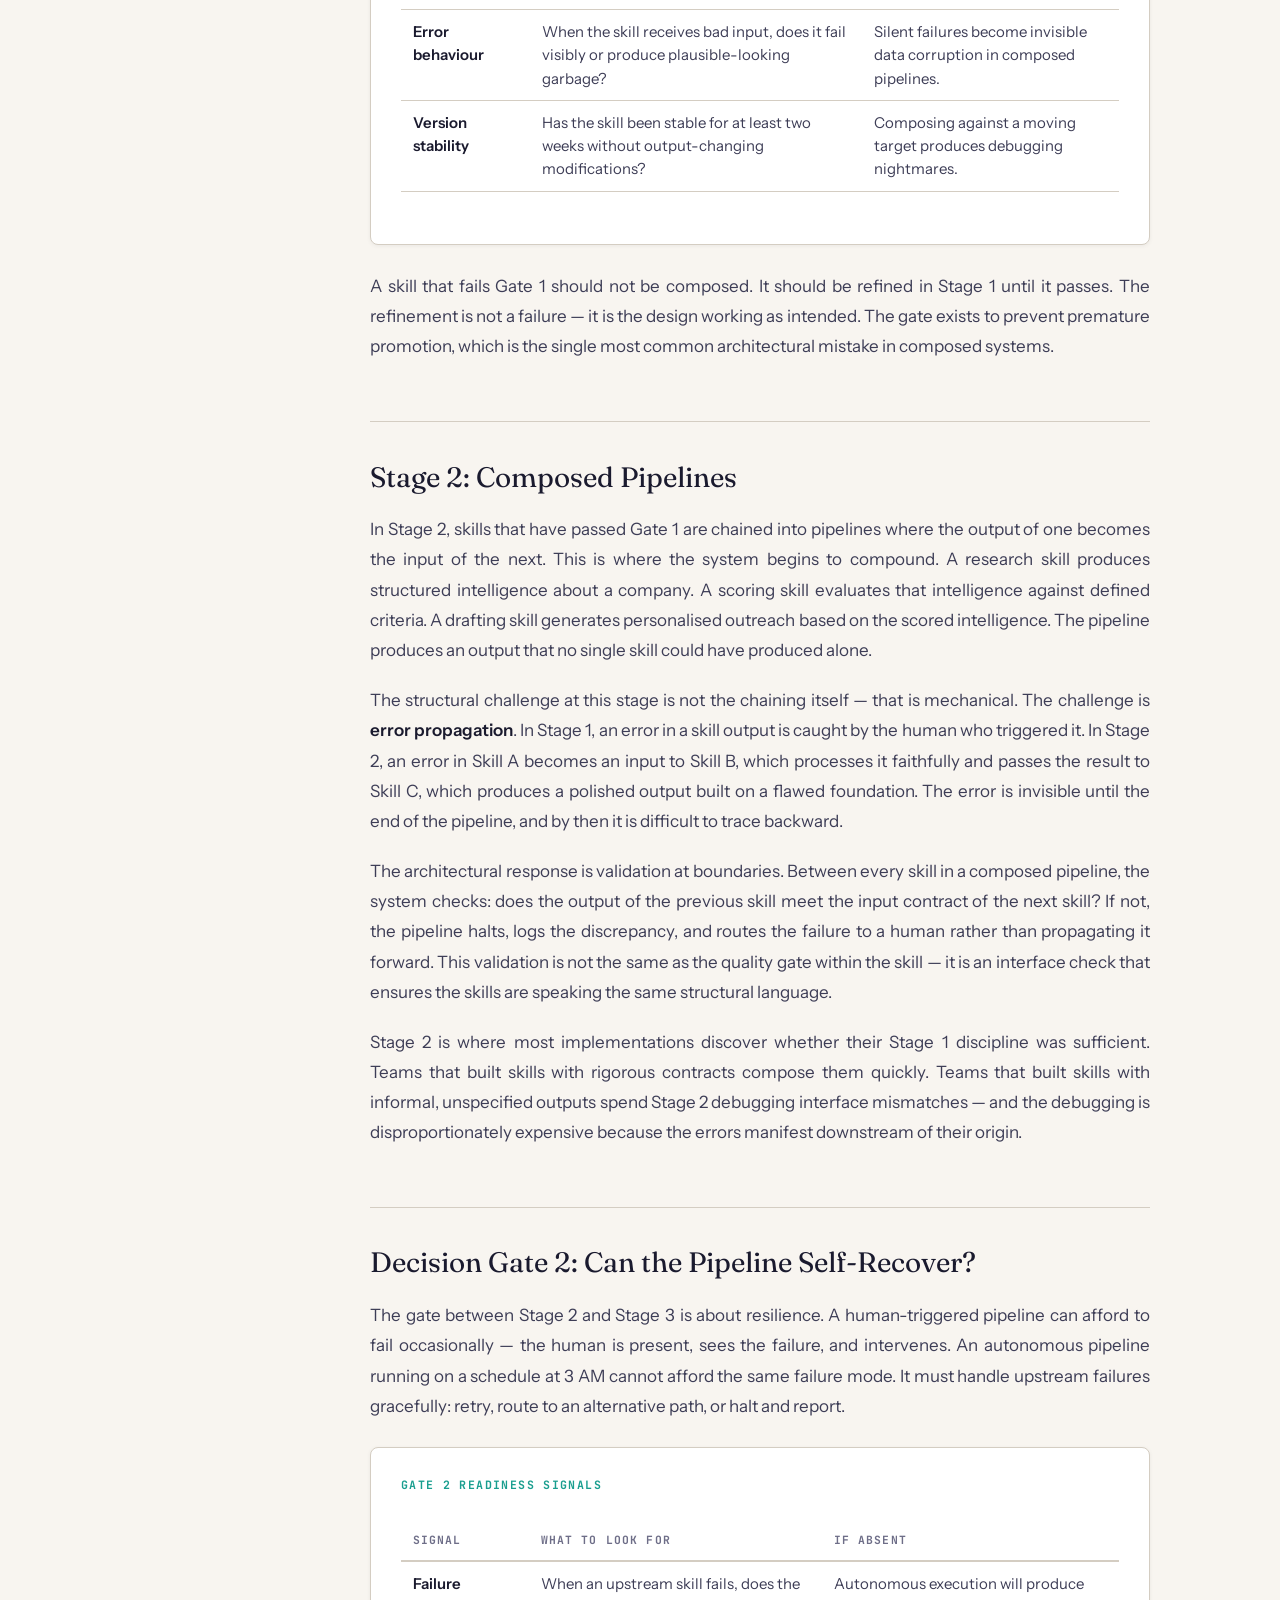
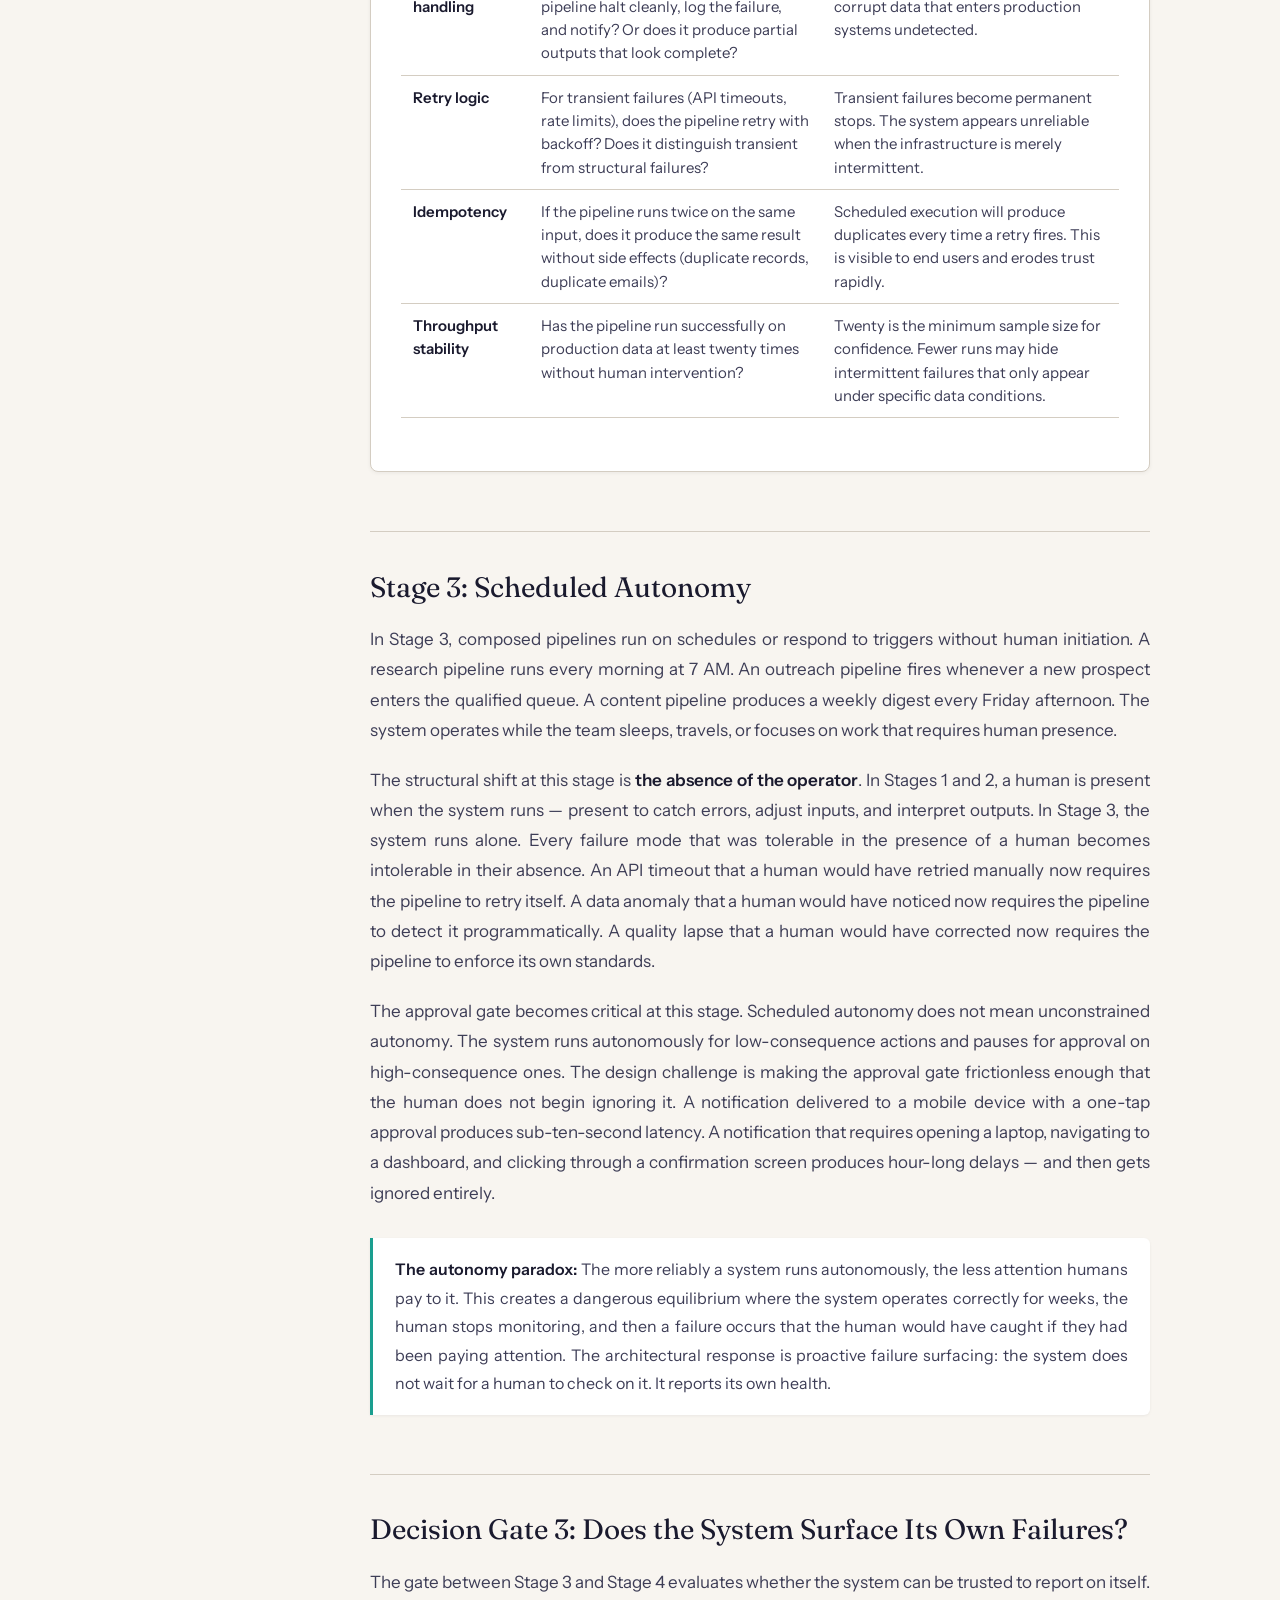
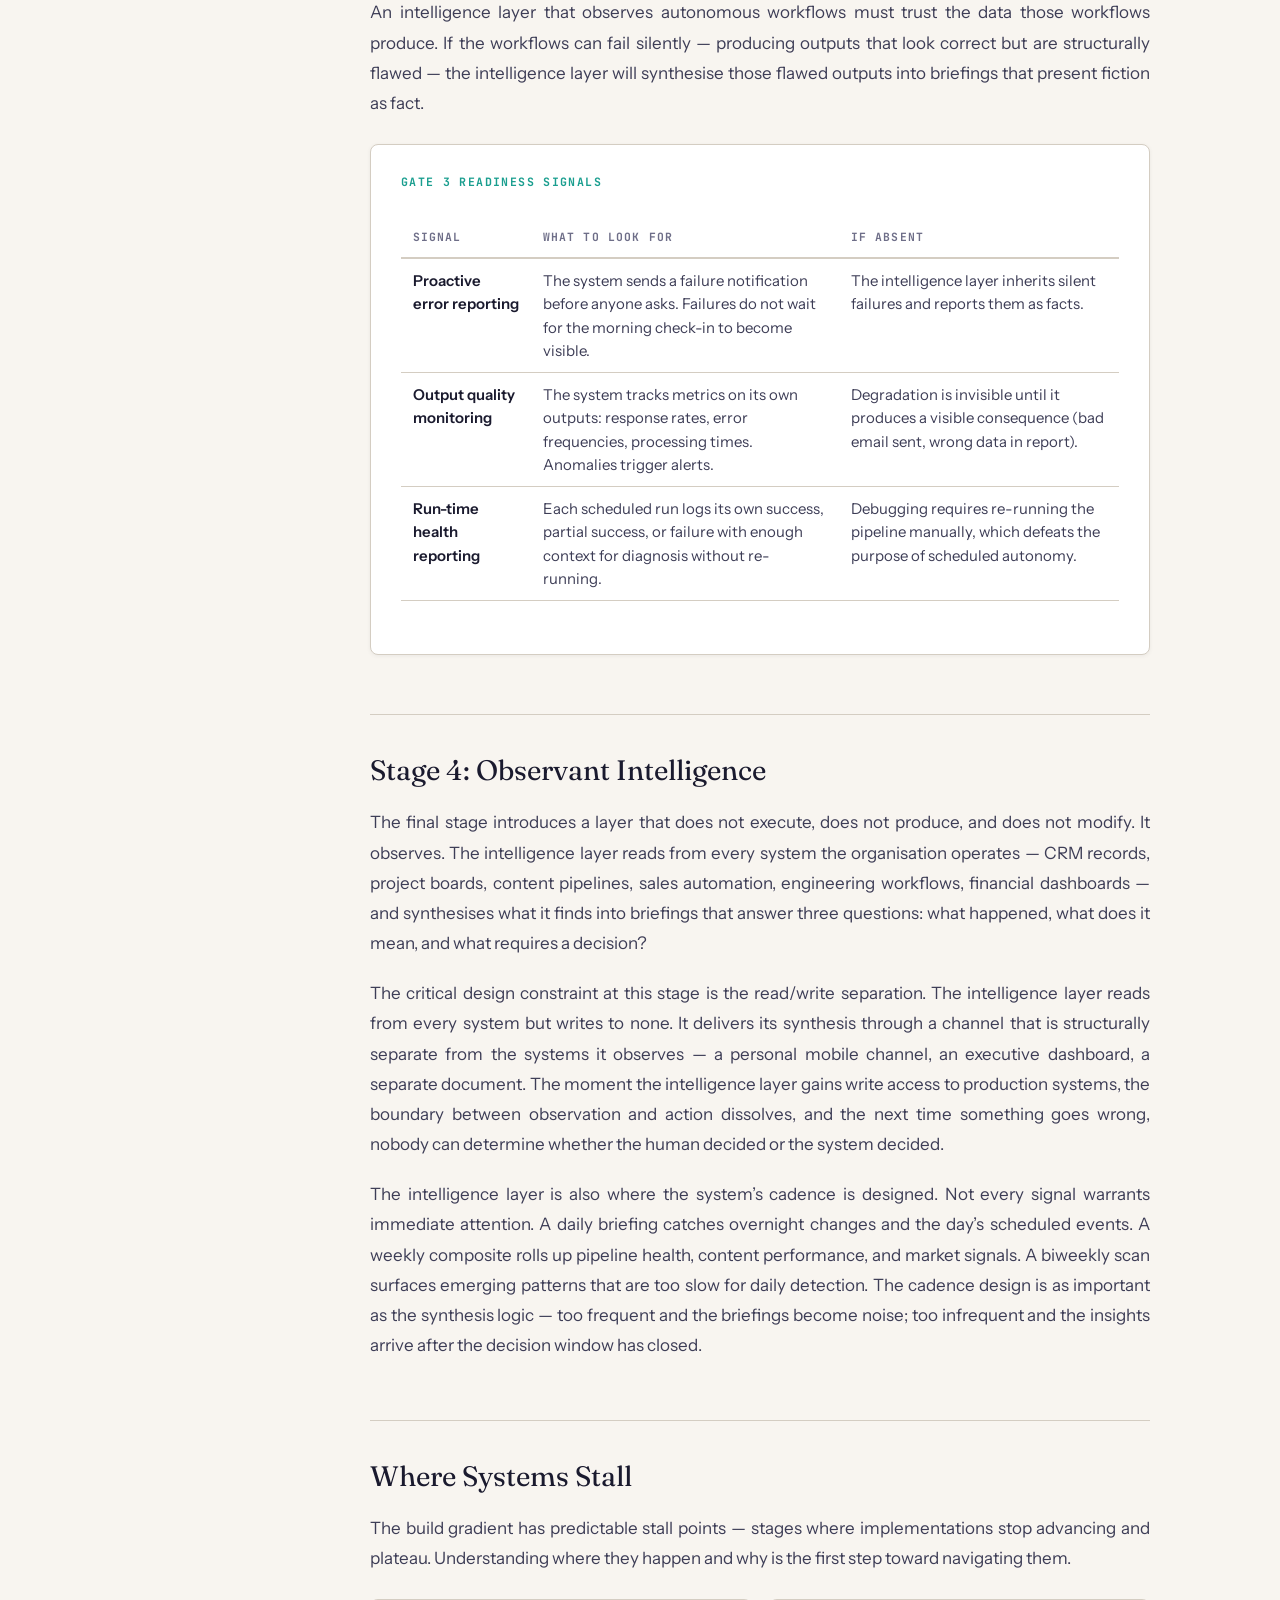
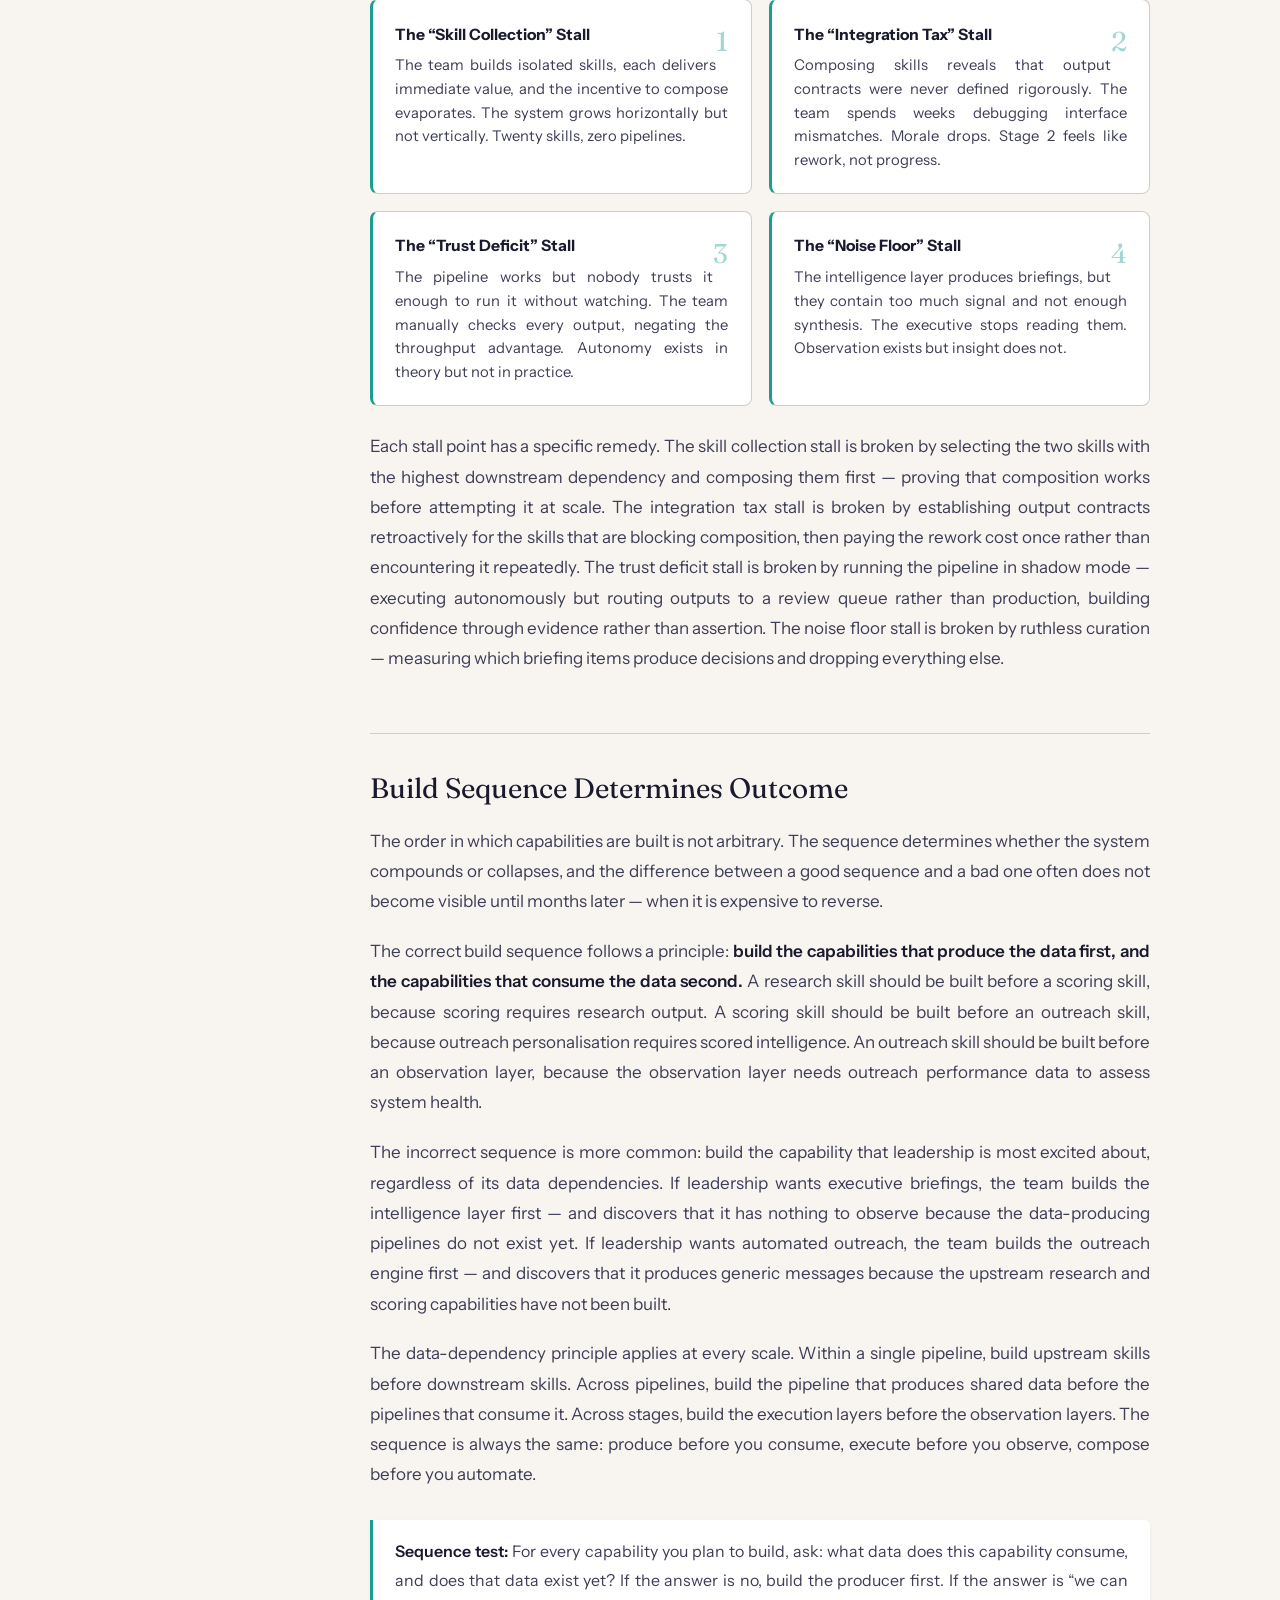
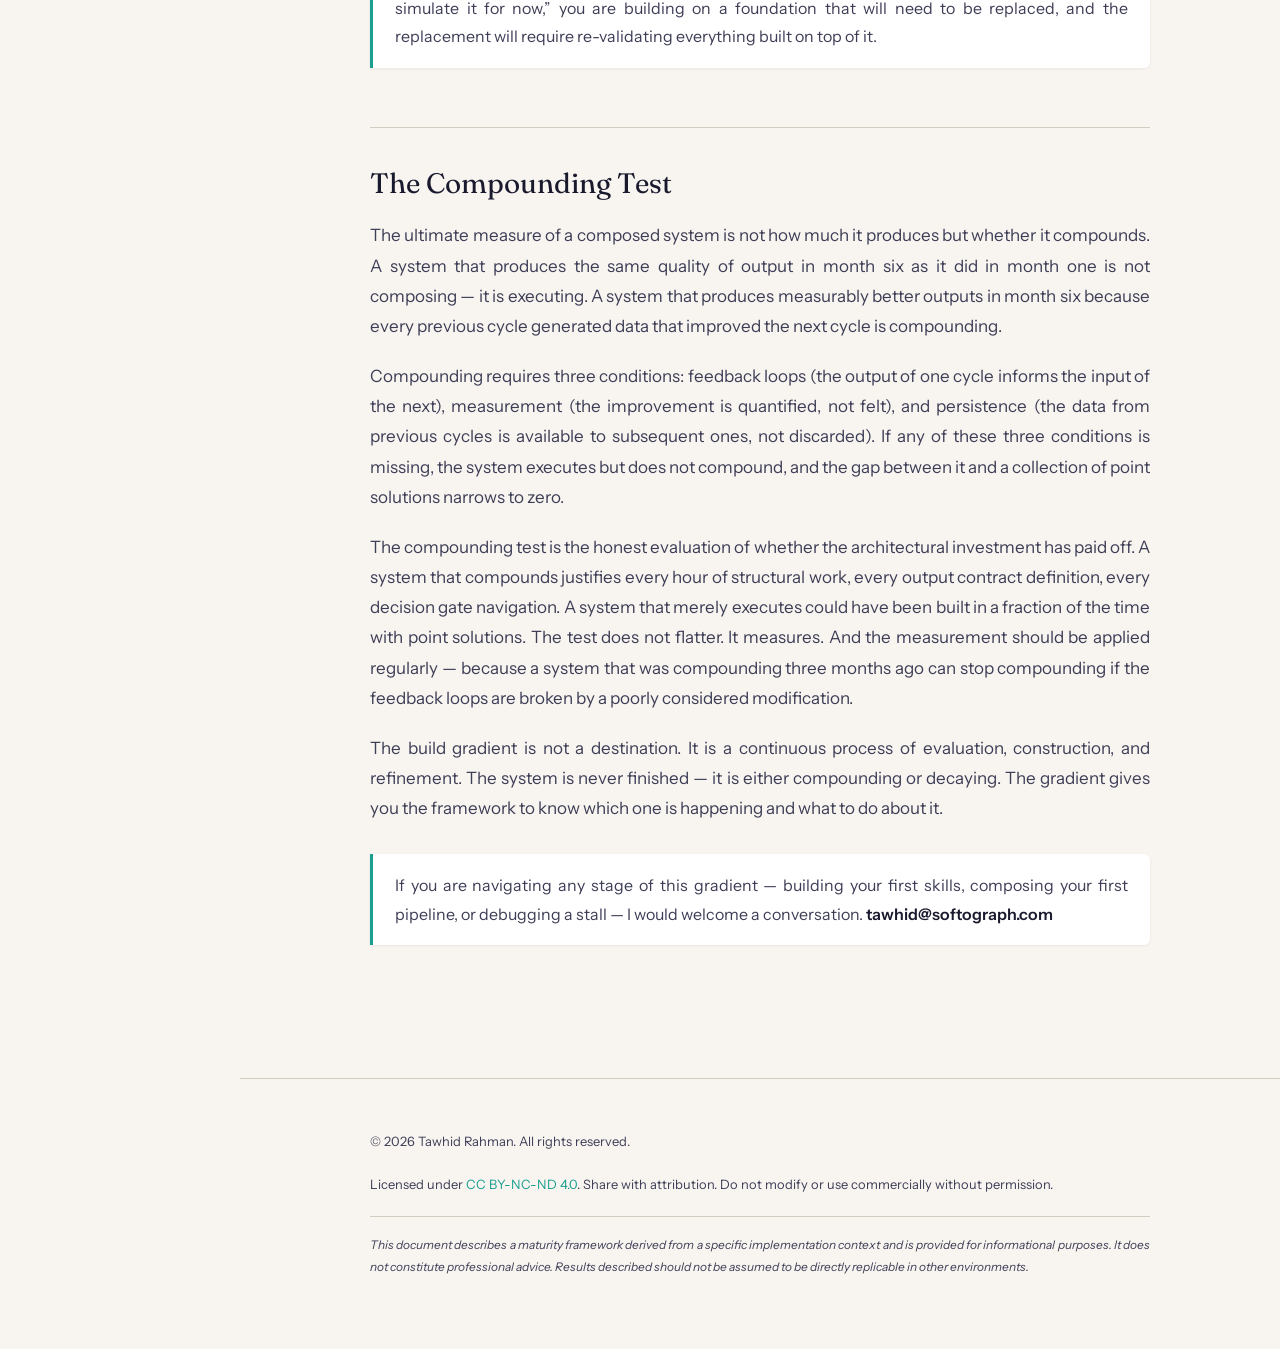
==== commit f1efe05d: "Layout: equal-height paired cards; centred reading column with wider figures on all articles; fix mo" ====
--- a/work/ai-agent-build-gradient.html
+++ b/work/ai-agent-build-gradient.html
@@ -30,6 +30,19 @@
 .site-footer{margin-left:var(--toc-w);padding:3rem 3.5rem;border-top:1px solid var(--border);font-size:.76rem;color:var(--text-tertiary);line-height:1.85}.disclaimer{margin-top:1rem;padding-top:1rem;border-top:1px solid var(--border);font-size:.7rem;font-style:italic}
 @media print{.site-header,.toc-rail,.theme-toggle,.header-controls{display:none!important}.main-content{margin-left:0!important;padding:0!important;max-width:100%}.site-footer{margin-left:0}body{font-size:11pt;background:#fff;color:#111}h1{font-size:22pt}h2{font-size:15pt;border-top:none;padding-top:0}.arch-card,.layer-item{break-inside:avoid}}
 @media(max-width:900px){.toc-rail{display:none}.main-content{margin-left:0;padding:1.5rem 1.2rem 4rem}.site-footer{margin-left:0;padding:2rem 1.2rem}.layer-grid{grid-template-columns:1fr}h1{font-size:1.9rem}.site-header{padding:.7rem 1.2rem}}
+
+/* LAYOUT v2: centre the reading column in the space right of the rail; let figures and tables run wider on large screens */
+@media(min-width:901px){
+  .page-wrapper{padding-left:var(--toc-w)}
+  .main-content{margin-left:auto;margin-right:auto;min-width:0;width:100%;max-width:1160px}
+  .main-content > *:not(.diagram-wrapper):not(.table-wrap):not(.ref-table):not(.wide){max-width:780px;margin-left:auto;margin-right:auto}
+  .main-content > .diagram-wrapper,.main-content > .table-wrap,.main-content > .ref-table,.main-content > .wide{max-width:1000px;margin-left:auto;margin-right:auto}
+  .site-footer > *{max-width:780px;margin-left:auto;margin-right:auto}
+}
+
+/* LAYOUT v2.1: no flex overflow on narrow screens; single rule between hero and first section */
+.main-content{min-width:0}
+.hero + h2{border-top:none;padding-top:0;margin-top:2.2rem}
 </style>
 </head>
 <body>
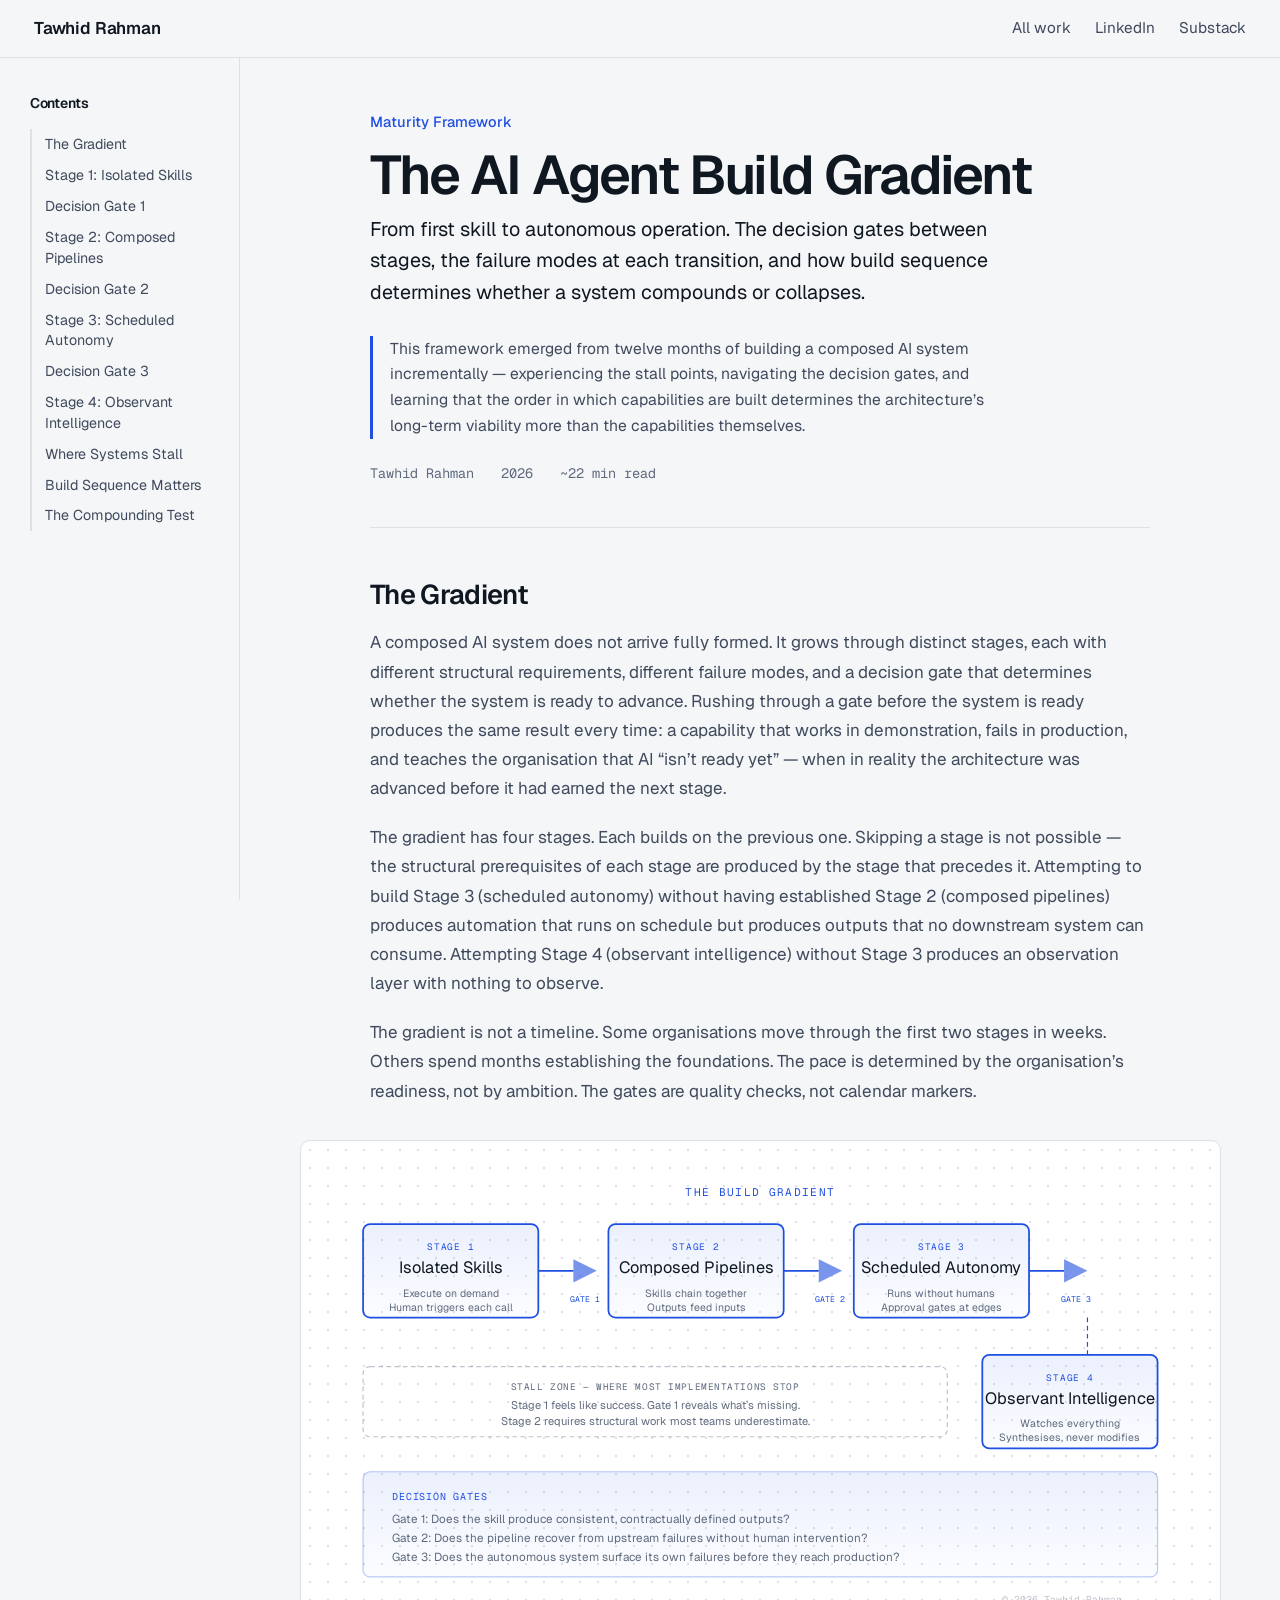
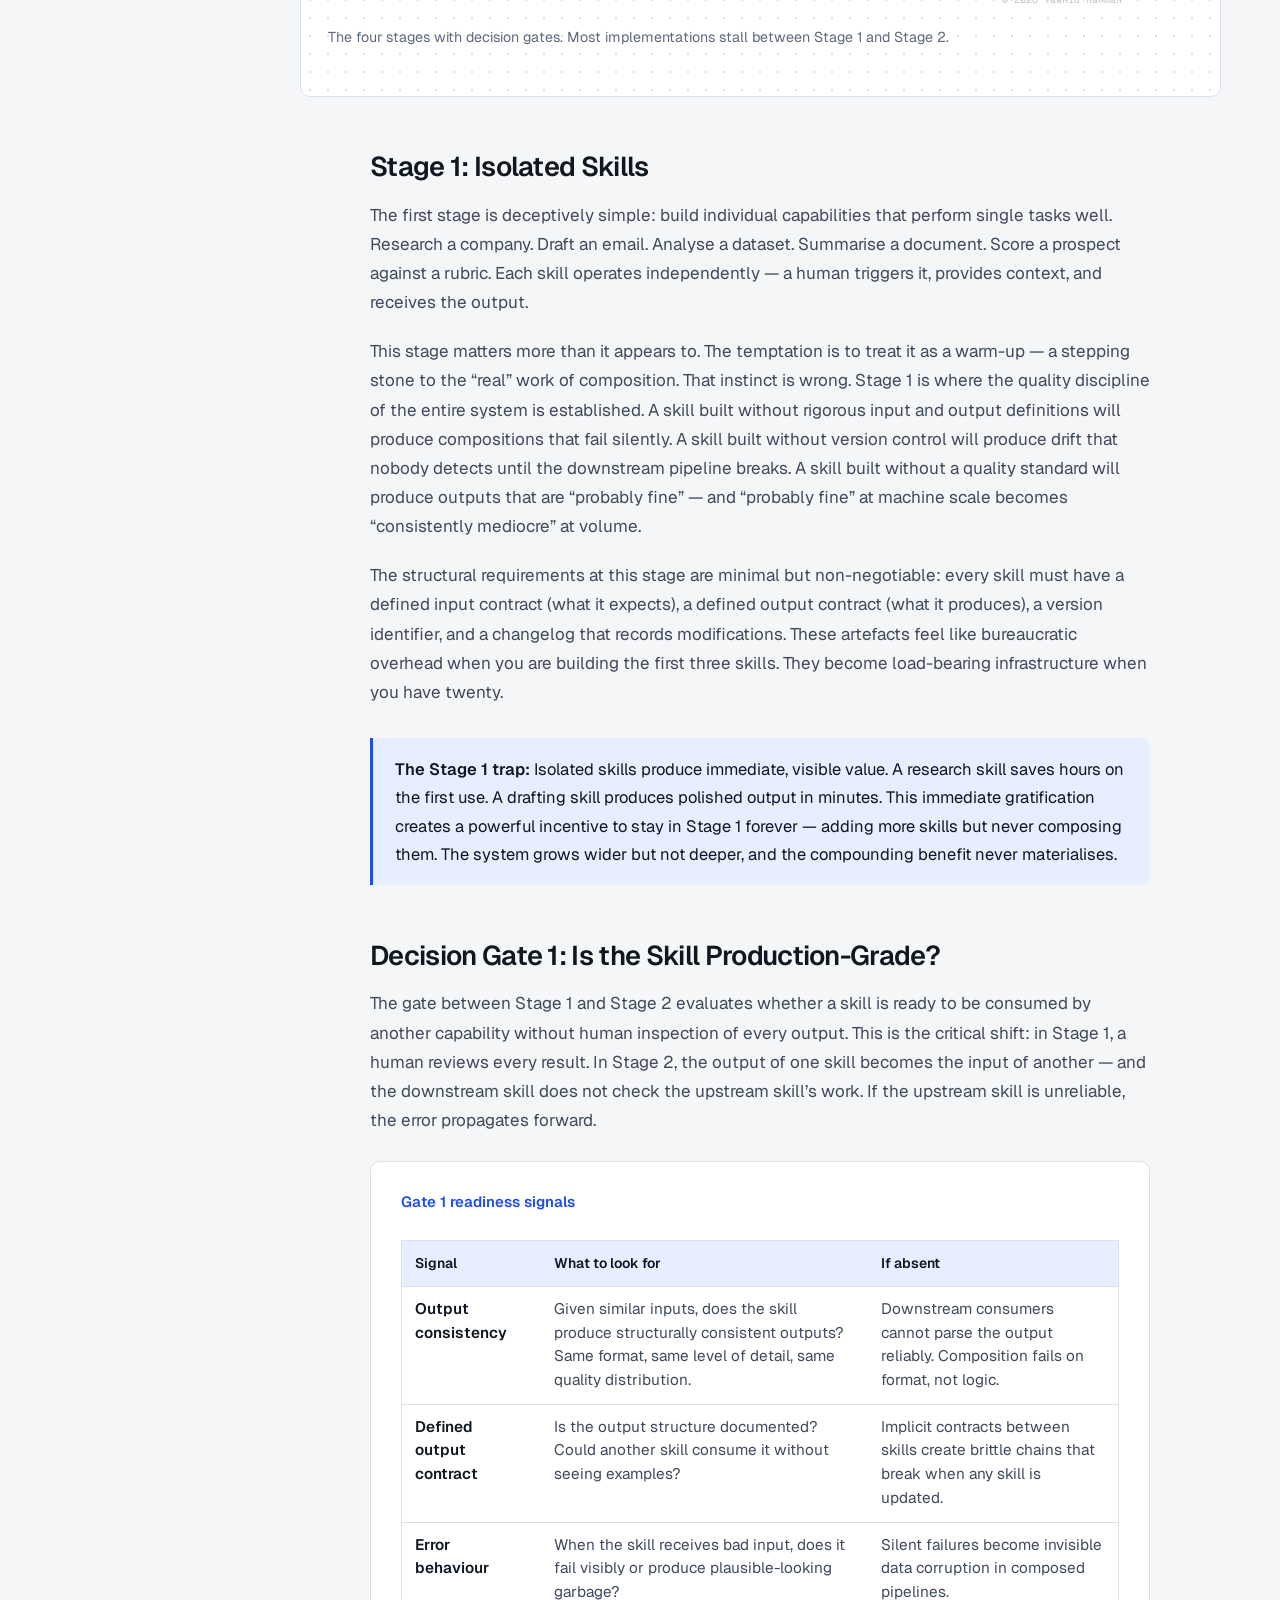
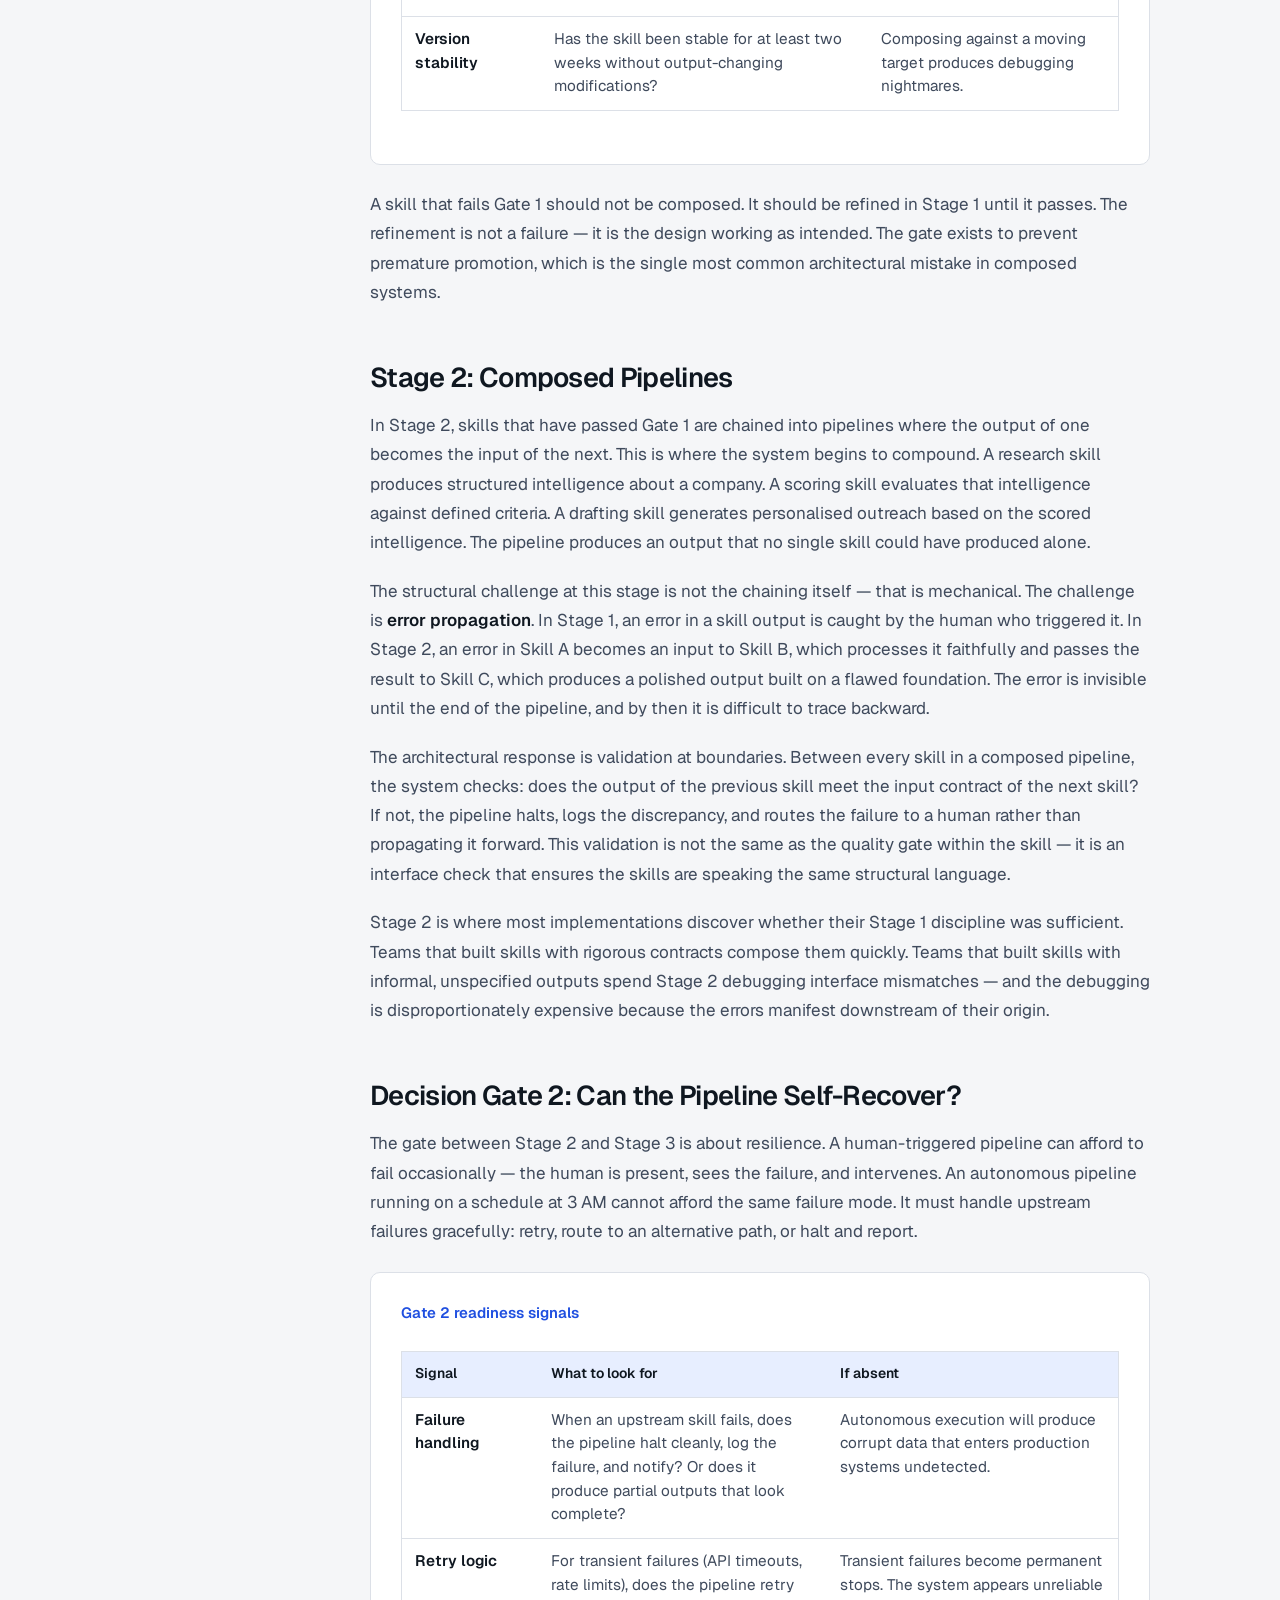
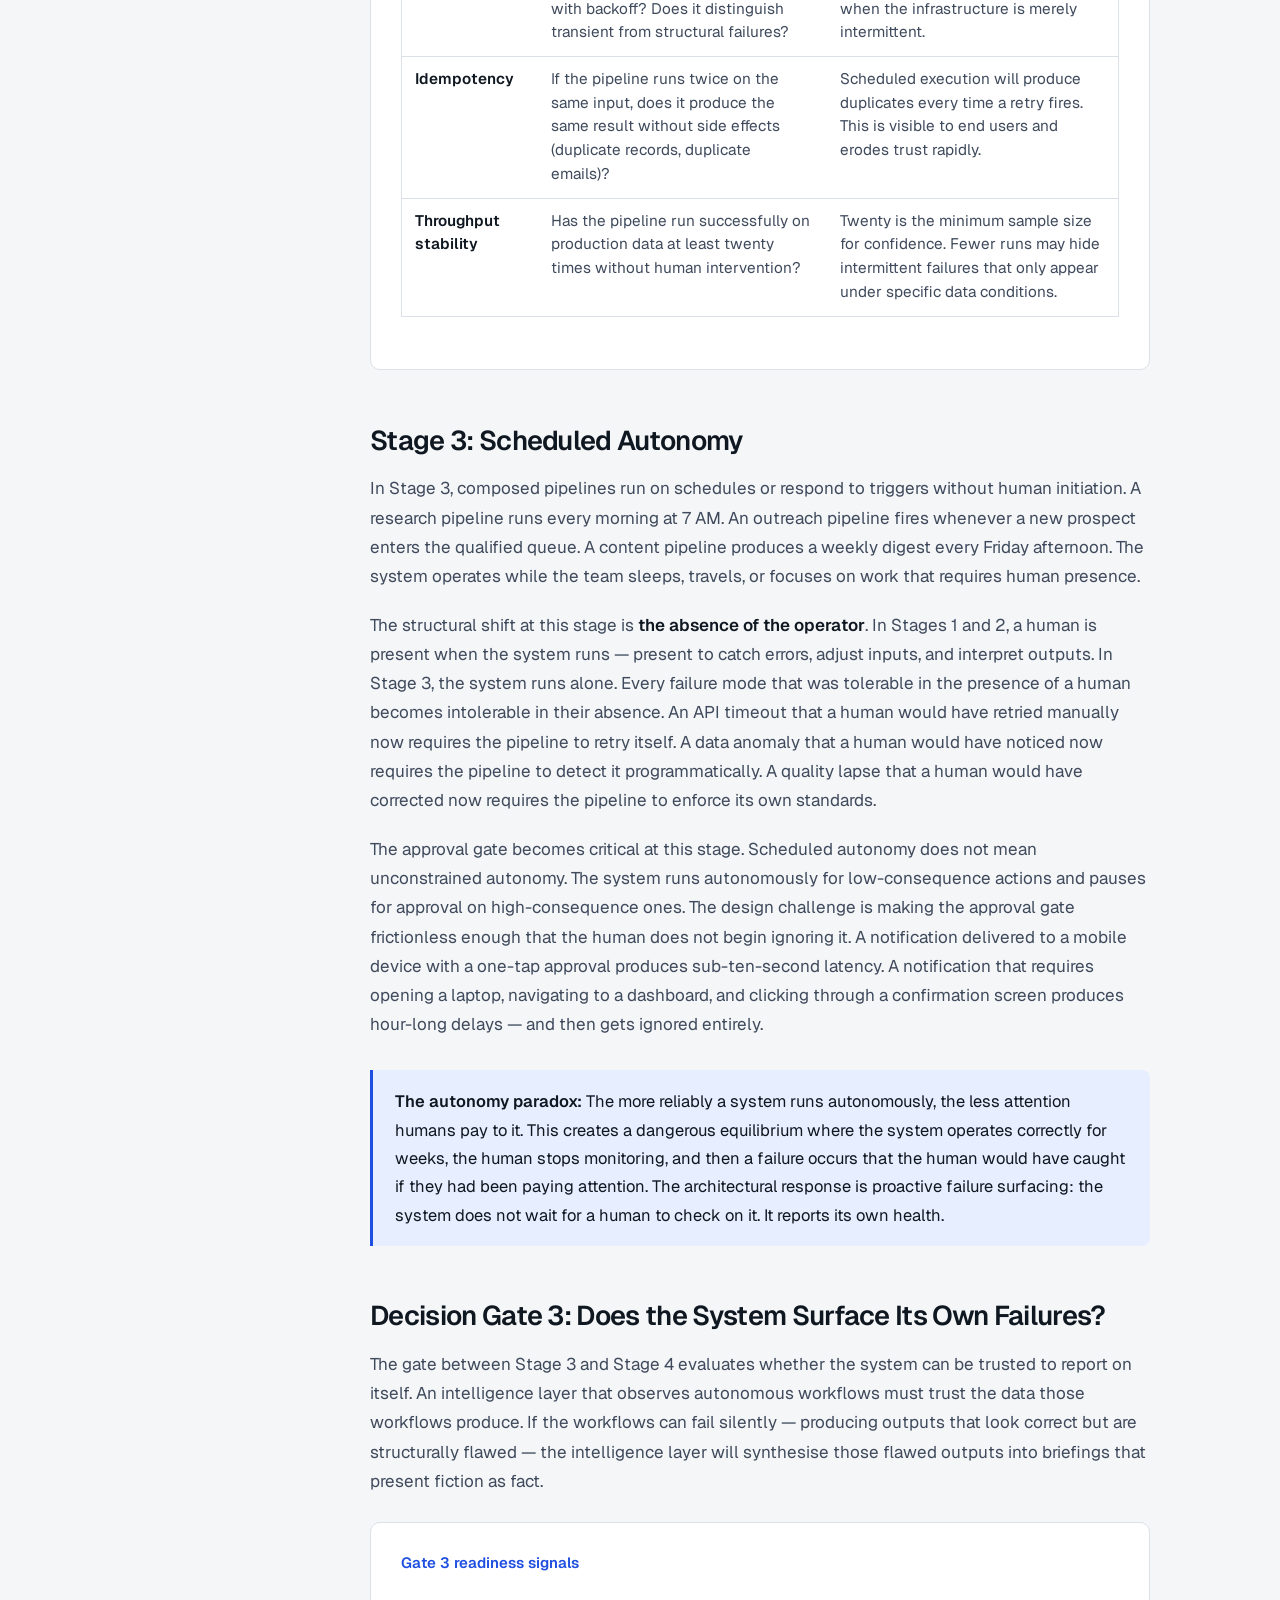
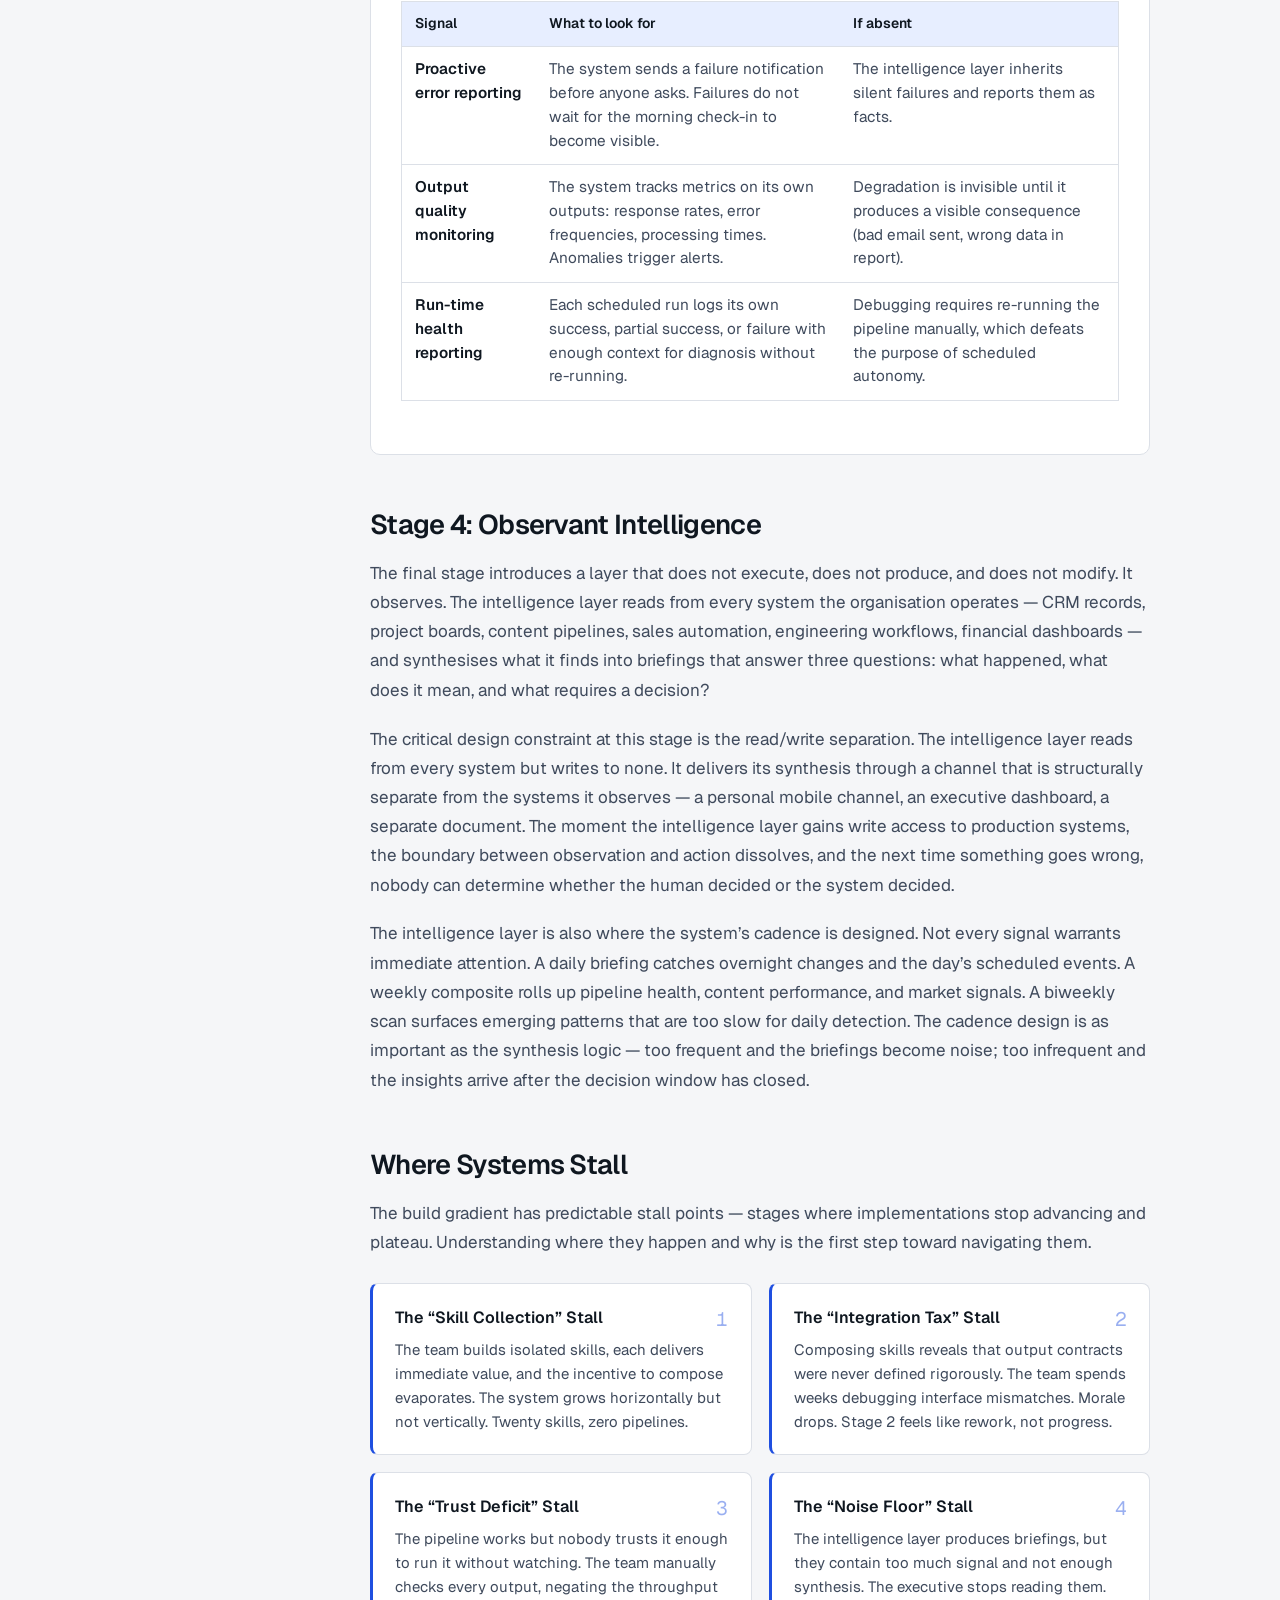
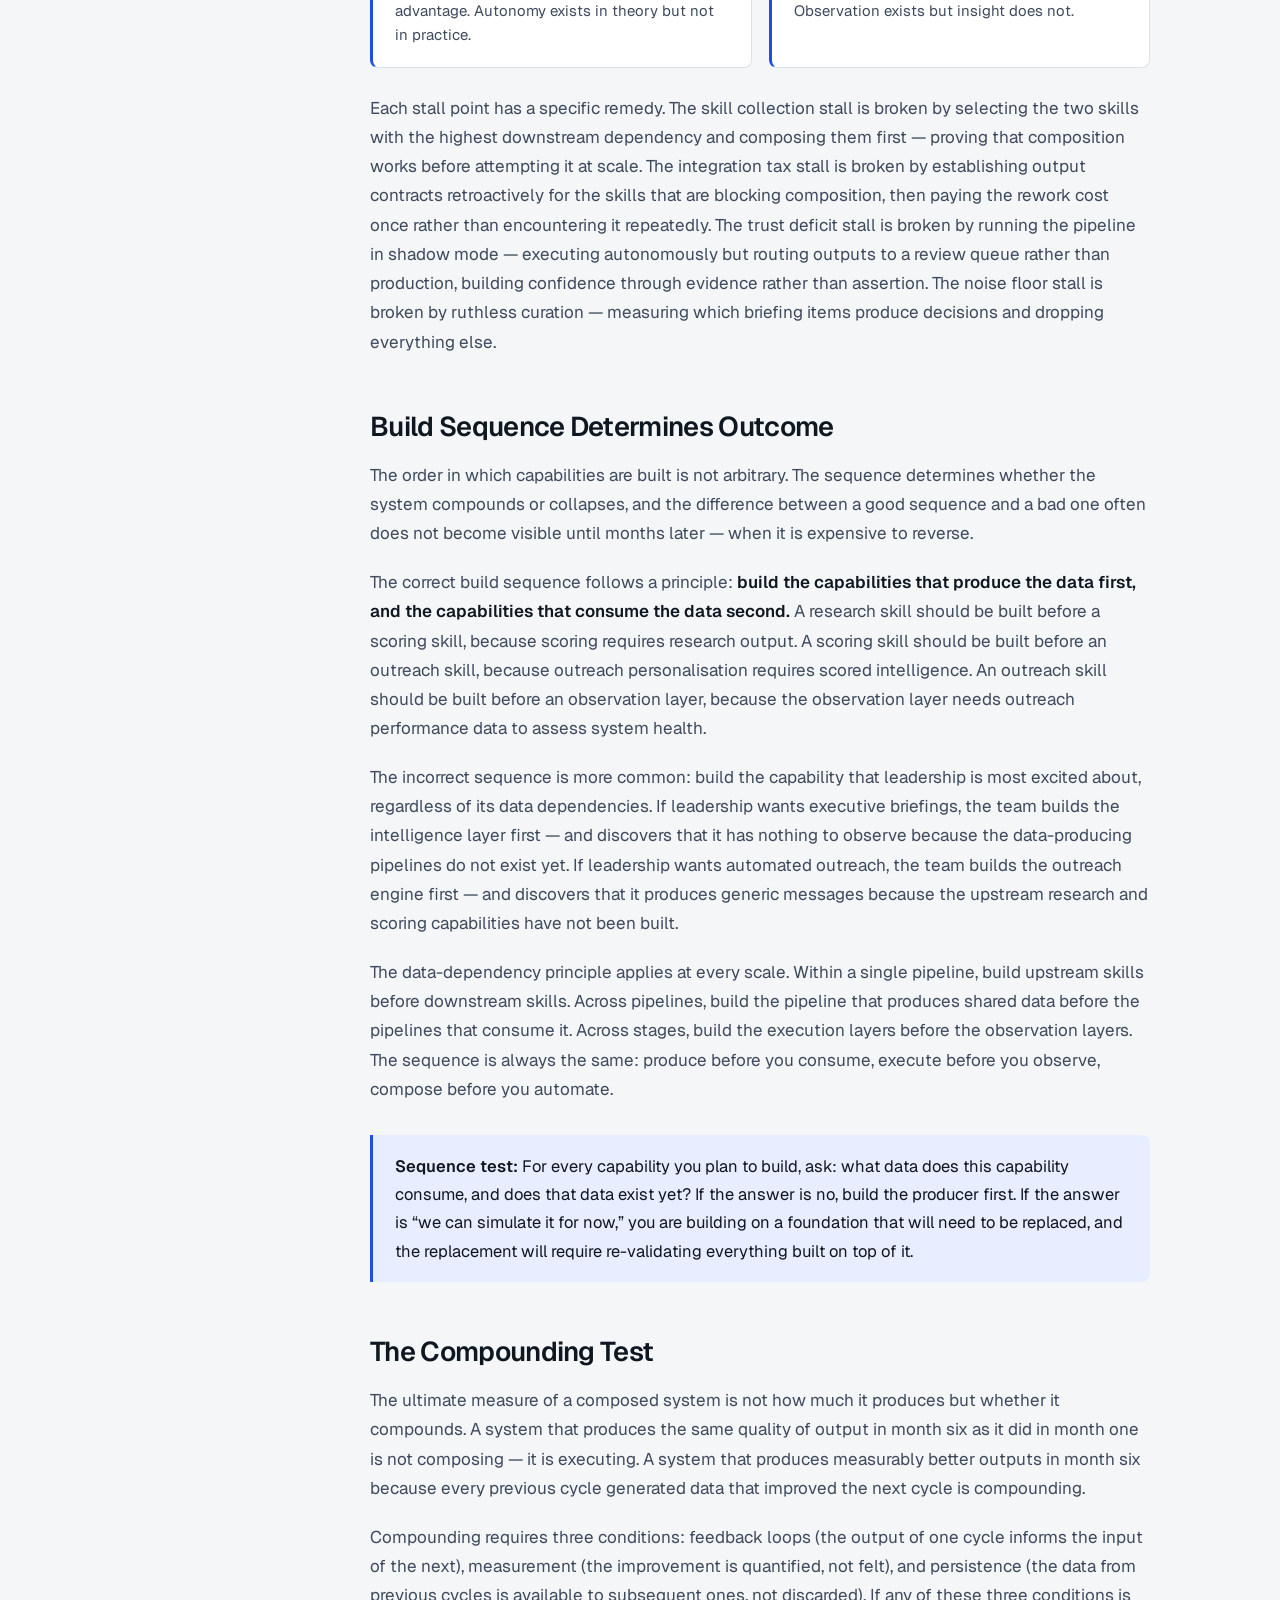
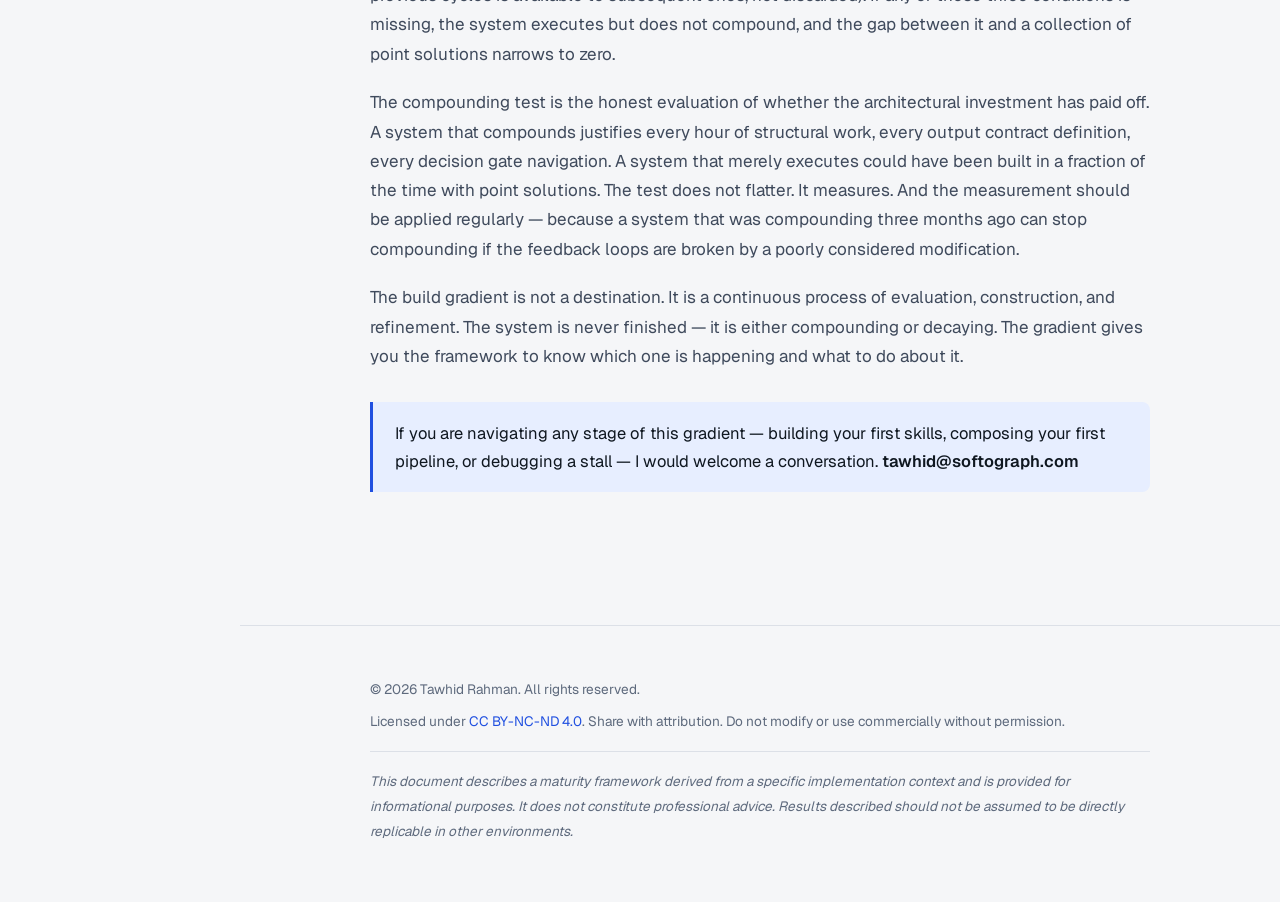
==== commit bce25ca8: "Sitewide redesign (Schematic): shared /assets/site.css, light-only, rebuilt home, retheme all articl" ====
--- a/work/ai-agent-build-gradient.html
+++ b/work/ai-agent-build-gradient.html
@@ -10,50 +10,21 @@
 <meta property="og:title" content="The AI Agent Build Gradient — From First Skill to Autonomous Operation">
 <meta property="og:description" content="From first skill to autonomous operation. The decision gates between stages, the failure modes at each transition, and how build sequence determines whether a system compounds or collapses.">
 <meta property="og:type" content="article">
+<meta property="og:image" content="https://rahman-tawhid.github.io/assets/og.png">
+<meta name="twitter:card" content="summary_large_image">
 <link rel="preconnect" href="https://fonts.googleapis.com">
 <link rel="preconnect" href="https://fonts.gstatic.com" crossorigin>
-<link href="https://fonts.googleapis.com/css2?family=Fraunces:ital,opsz,wght@0,9..144,300;0,9..144,400;0,9..144,600;1,9..144,400&family=Instrument+Sans:wght@400;500;600;700&family=JetBrains+Mono:wght@400;500&display=swap" rel="stylesheet">
-<style>
-:root{--navy:#0b1426;--navy-mid:#162033;--navy-light:#1e2d47;--cream:#f8f5f0;--cream-dark:#ebe5dc;--teal:#1a9e8f;--teal-light:#2ec4b6;--teal-dim:#145c54;--text-primary:#1a1a2e;--text-secondary:#3d3d56;--text-tertiary:#6e6e88;--bg:var(--cream);--bg-card:#ffffff;--bg-code:#f0ebe4;--border:#d4cdc2;--shadow:rgba(10,20,38,.06);--serif:'Fraunces',Georgia,serif;--sans:'Instrument Sans',-apple-system,sans-serif;--mono:'JetBrains Mono','Menlo',monospace;--max-w:780px;--toc-w:240px}
-[data-theme="dark"]{--text-primary:#e8e4de;--text-secondary:#b8b0a4;--text-tertiary:#7a7268;--bg:var(--navy);--bg-card:var(--navy-mid);--bg-code:var(--navy-light);--border:#2a3a52;--shadow:rgba(0,0,0,.3)}
-*,*::before,*::after{margin:0;padding:0;box-sizing:border-box}html{scroll-behavior:smooth;font-size:17px}body{font-family:var(--sans);background:var(--bg);color:var(--text-primary);line-height:1.78;font-weight:400;-webkit-font-smoothing:antialiased;transition:background .3s,color .3s}
-.site-header{position:fixed;top:0;left:0;right:0;z-index:100;background:var(--bg);border-bottom:1px solid var(--border);padding:.7rem 2rem;display:flex;align-items:center;justify-content:space-between;backdrop-filter:blur(14px);transition:background .3s}.brand{text-decoration:none;display:flex;align-items:baseline;gap:.4rem}.brand-name{font-family:var(--mono);font-weight:500;font-size:.78rem;letter-spacing:.22em;text-transform:uppercase;color:var(--teal)}.header-controls{display:flex;gap:.75rem;align-items:center}.header-link{font-family:var(--mono);font-size:.68rem;color:var(--text-tertiary);text-decoration:none;letter-spacing:.06em;transition:color .2s}.header-link:hover{color:var(--teal)}.theme-toggle{background:none;border:1px solid var(--border);border-radius:6px;padding:.3rem .6rem;cursor:pointer;font-size:.82rem;color:var(--text-tertiary);transition:all .2s;font-family:var(--sans)}.theme-toggle:hover{border-color:var(--teal);color:var(--teal)}
-.page-wrapper{display:flex;margin-top:3.2rem;min-height:calc(100vh - 3.2rem)}.toc-rail{position:fixed;top:3.2rem;left:0;width:var(--toc-w);height:calc(100vh - 3.2rem);overflow-y:auto;padding:2rem 1.2rem 2rem 1.5rem;border-right:1px solid var(--border);background:var(--bg);transition:background .3s}.toc-rail h3{font-family:var(--mono);font-size:.62rem;letter-spacing:.16em;text-transform:uppercase;color:var(--text-tertiary);margin-bottom:1rem}.toc-rail a{display:block;padding:.28rem 0;font-size:.8rem;color:var(--text-tertiary);text-decoration:none;border-left:2px solid transparent;padding-left:.7rem;margin-left:-.7rem;transition:all .2s;line-height:1.5}.toc-rail a:hover,.toc-rail a.active{color:var(--teal);border-left-color:var(--teal)}.main-content{margin-left:var(--toc-w);flex:1;padding:3rem 3.5rem 6rem;max-width:calc(var(--max-w) + 7rem)}
-h1{font-family:var(--serif);font-size:2.6rem;font-weight:600;line-height:1.15;color:var(--text-primary);margin-bottom:.5rem;letter-spacing:-.01em}h2{font-family:var(--serif);font-size:1.65rem;font-weight:400;line-height:1.28;margin:3.5rem 0 1.1rem;padding-top:2.2rem;border-top:1px solid var(--border);color:var(--text-primary)}h3{font-family:var(--sans);font-size:1.05rem;font-weight:700;margin:2rem 0 .7rem;color:var(--text-primary)}p{margin-bottom:1.15rem;color:var(--text-secondary);text-align:justify}strong{color:var(--text-primary);font-weight:600}
-.hero{margin-bottom:3rem;padding-bottom:2.5rem;border-bottom:1px solid var(--border)}.hero-eyebrow{font-family:var(--mono);font-size:.68rem;letter-spacing:.16em;text-transform:uppercase;color:var(--teal);margin-bottom:.6rem}.hero-subtitle{font-size:1.12rem;color:var(--text-secondary);line-height:1.68;max-width:620px;margin-bottom:1.8rem}.hero-author{font-size:.92rem;color:var(--text-secondary);line-height:1.65;max-width:600px;margin-bottom:1.4rem;border-left:2px solid var(--teal);padding-left:1rem}.hero-meta{display:flex;gap:2rem;flex-wrap:wrap;font-size:.75rem;color:var(--text-tertiary);font-family:var(--mono)}
-.arch-card{background:var(--bg-card);border:1px solid var(--border);border-radius:8px;padding:1.6rem 1.75rem;margin:1.5rem 0;box-shadow:0 1px 4px var(--shadow);transition:background .3s,border .3s}.arch-card h4{font-family:var(--mono);font-size:.68rem;letter-spacing:.12em;text-transform:uppercase;color:var(--teal);margin-bottom:.8rem}
-.layer-grid{display:grid;grid-template-columns:1fr 1fr;gap:1rem;margin:1.5rem 0}.layer-item{background:var(--bg-card);border:1px solid var(--border);border-radius:8px;padding:1.2rem 1.3rem;border-left:3px solid var(--teal);transition:all .2s}.layer-item:hover{border-left-color:var(--teal-light);transform:translateY(-1px);box-shadow:0 3px 8px var(--shadow)}.layer-item h4{font-family:var(--sans);font-size:.92rem;font-weight:700;color:var(--text-primary);margin-bottom:.35rem}.layer-item p{font-size:.87rem;margin-bottom:0;line-height:1.6}.layer-num{font-family:var(--serif);font-size:1.6rem;color:var(--teal);opacity:.4;float:right;margin-top:-.2rem}
-.diagram-wrapper{margin:2rem 0;background:var(--bg-card);border:1px solid var(--border);border-radius:8px;padding:1.8rem;overflow-x:auto}.diagram-wrapper svg{width:100%;height:auto;display:block}.diagram-caption{font-family:var(--mono);font-size:.68rem;color:var(--text-tertiary);text-align:center;margin-top:.9rem;letter-spacing:.04em}
-code{font-family:var(--mono);font-size:.86em;background:var(--bg-code);padding:.12em .38em;border-radius:3px;color:var(--teal-dim)}[data-theme="dark"] code{color:var(--teal-light)}
-.callout{border-left:3px solid var(--teal);padding:1rem 1.3rem;margin:1.8rem 0;background:var(--bg-card);border-radius:0 6px 6px 0;font-size:.94rem;box-shadow:0 1px 3px var(--shadow)}.callout p{margin-bottom:0}
-.ref-table{width:100%;border-collapse:collapse;margin:1.5rem 0;font-size:.88rem}.ref-table th{text-align:left;font-family:var(--mono);font-size:.67rem;letter-spacing:.1em;text-transform:uppercase;color:var(--text-tertiary);padding:.55rem .7rem;border-bottom:2px solid var(--border)}.ref-table td{padding:.6rem .7rem;border-bottom:1px solid var(--border);color:var(--text-secondary);vertical-align:top;line-height:1.55}.ref-table td:first-child{color:var(--text-primary);font-weight:600}
-.site-footer{margin-left:var(--toc-w);padding:3rem 3.5rem;border-top:1px solid var(--border);font-size:.76rem;color:var(--text-tertiary);line-height:1.85}.disclaimer{margin-top:1rem;padding-top:1rem;border-top:1px solid var(--border);font-size:.7rem;font-style:italic}
-@media print{.site-header,.toc-rail,.theme-toggle,.header-controls{display:none!important}.main-content{margin-left:0!important;padding:0!important;max-width:100%}.site-footer{margin-left:0}body{font-size:11pt;background:#fff;color:#111}h1{font-size:22pt}h2{font-size:15pt;border-top:none;padding-top:0}.arch-card,.layer-item{break-inside:avoid}}
-@media(max-width:900px){.toc-rail{display:none}.main-content{margin-left:0;padding:1.5rem 1.2rem 4rem}.site-footer{margin-left:0;padding:2rem 1.2rem}.layer-grid{grid-template-columns:1fr}h1{font-size:1.9rem}.site-header{padding:.7rem 1.2rem}}
-
-/* LAYOUT v2: centre the reading column in the space right of the rail; let figures and tables run wider on large screens */
-@media(min-width:901px){
-  .page-wrapper{padding-left:var(--toc-w)}
-  .main-content{margin-left:auto;margin-right:auto;min-width:0;width:100%;max-width:1160px}
-  .main-content > *:not(.diagram-wrapper):not(.table-wrap):not(.ref-table):not(.wide){max-width:780px;margin-left:auto;margin-right:auto}
-  .main-content > .diagram-wrapper,.main-content > .table-wrap,.main-content > .ref-table,.main-content > .wide{max-width:1000px;margin-left:auto;margin-right:auto}
-  .site-footer > *{max-width:780px;margin-left:auto;margin-right:auto}
-}
-
-/* LAYOUT v2.1: no flex overflow on narrow screens; single rule between hero and first section */
-.main-content{min-width:0}
-.hero + h2{border-top:none;padding-top:0;margin-top:2.2rem}
-</style>
+<link href="https://fonts.googleapis.com/css2?family=Geist:wght@400;500;600&family=Geist+Mono:wght@400;500&display=swap" rel="stylesheet">
+<link rel="stylesheet" href="/assets/site.css">
 </head>
 <body>
 
 <header class="site-header">
   <a class="brand" href="/"><span class="brand-name">Tawhid Rahman</span></a>
   <div class="header-controls">
-    <a class="header-link" href="/">&larr; All Work</a>
+    <a class="header-link" href="/">All work</a>
     <a class="header-link" href="https://www.linkedin.com/in/tawhidurr/" target="_blank" rel="noopener">LinkedIn</a>
     <a class="header-link" href="https://substack.com/@tawhidr" target="_blank" rel="noopener">Substack</a>
-    <button class="theme-toggle" onclick="toggleTheme()" aria-label="Toggle dark mode">&#9685; Theme</button>
   </div>
 </header>
 
@@ -105,68 +76,68 @@
   <div class="diagram-wrapper">
     <svg viewBox="0 0 740 380" xmlns="http://www.w3.org/2000/svg" role="img" aria-label="Build gradient stages with decision gates">
       <defs>
-        <linearGradient id="bg1" x1="0" y1="0" x2="0" y2="1"><stop offset="0%" stop-color="#2ec4b6" stop-opacity=".12"/><stop offset="100%" stop-color="#2ec4b6" stop-opacity=".02"/></linearGradient>
+        <linearGradient id="bg1" x1="0" y1="0" x2="0" y2="1"><stop offset="0%" stop-color="#5B84F0" stop-opacity=".12"/><stop offset="100%" stop-color="#5B84F0" stop-opacity=".02"/></linearGradient>
       </defs>
-      <text x="370" y="24" text-anchor="middle" font-family="JetBrains Mono,monospace" font-size="9.5" fill="#1a9e8f" letter-spacing=".12em">THE BUILD GRADIENT</text>
+      <text x="370" y="24" text-anchor="middle" font-family="Geist Mono,monospace" font-size="9.5" fill="#1F4FE0" letter-spacing=".12em">THE BUILD GRADIENT</text>
 
       <!-- Stage 1 -->
-      <rect x="30" y="48" width="150" height="80" rx="6" fill="url(#bg1)" stroke="#1a9e8f" stroke-width="1.5"/>
-      <text x="105" y="70" text-anchor="middle" font-family="JetBrains Mono,monospace" font-size="8" fill="#1a9e8f" letter-spacing=".08em">STAGE 1</text>
-      <text x="105" y="90" text-anchor="middle" font-family="Fraunces,serif" font-size="14" fill="currentColor">Isolated Skills</text>
-      <text x="105" y="110" text-anchor="middle" font-family="Instrument Sans,sans-serif" font-size="9" fill="#6e6e88">Execute on demand</text>
-      <text x="105" y="122" text-anchor="middle" font-family="Instrument Sans,sans-serif" font-size="9" fill="#6e6e88">Human triggers each call</text>
+      <rect x="30" y="48" width="150" height="80" rx="6" fill="url(#bg1)" stroke="#1F4FE0" stroke-width="1.5"/>
+      <text x="105" y="70" text-anchor="middle" font-family="Geist Mono,monospace" font-size="8" fill="#1F4FE0" letter-spacing=".08em">STAGE 1</text>
+      <text x="105" y="90" text-anchor="middle" font-family="Geist,serif" font-size="14" fill="currentColor">Isolated Skills</text>
+      <text x="105" y="110" text-anchor="middle" font-family="Geist,sans-serif" font-size="9" fill="#5E6A7D">Execute on demand</text>
+      <text x="105" y="122" text-anchor="middle" font-family="Geist,sans-serif" font-size="9" fill="#5E6A7D">Human triggers each call</text>
 
       <!-- Gate 1 -->
-      <line x1="180" y1="88" x2="210" y2="88" stroke="#1a9e8f" stroke-width="1.5"/>
-      <polygon points="210,78 230,88 210,98" fill="#1a9e8f" opacity=".6"/>
-      <text x="220" y="115" text-anchor="middle" font-family="JetBrains Mono,monospace" font-size="7" fill="#1a9e8f">GATE 1</text>
+      <line x1="180" y1="88" x2="210" y2="88" stroke="#1F4FE0" stroke-width="1.5"/>
+      <polygon points="210,78 230,88 210,98" fill="#1F4FE0" opacity=".6"/>
+      <text x="220" y="115" text-anchor="middle" font-family="Geist Mono,monospace" font-size="7" fill="#1F4FE0">GATE 1</text>
 
       <!-- Stage 2 -->
-      <rect x="240" y="48" width="150" height="80" rx="6" fill="url(#bg1)" stroke="#1a9e8f" stroke-width="1.5"/>
-      <text x="315" y="70" text-anchor="middle" font-family="JetBrains Mono,monospace" font-size="8" fill="#1a9e8f" letter-spacing=".08em">STAGE 2</text>
-      <text x="315" y="90" text-anchor="middle" font-family="Fraunces,serif" font-size="14" fill="currentColor">Composed Pipelines</text>
-      <text x="315" y="110" text-anchor="middle" font-family="Instrument Sans,sans-serif" font-size="9" fill="#6e6e88">Skills chain together</text>
-      <text x="315" y="122" text-anchor="middle" font-family="Instrument Sans,sans-serif" font-size="9" fill="#6e6e88">Outputs feed inputs</text>
+      <rect x="240" y="48" width="150" height="80" rx="6" fill="url(#bg1)" stroke="#1F4FE0" stroke-width="1.5"/>
+      <text x="315" y="70" text-anchor="middle" font-family="Geist Mono,monospace" font-size="8" fill="#1F4FE0" letter-spacing=".08em">STAGE 2</text>
+      <text x="315" y="90" text-anchor="middle" font-family="Geist,serif" font-size="14" fill="currentColor">Composed Pipelines</text>
+      <text x="315" y="110" text-anchor="middle" font-family="Geist,sans-serif" font-size="9" fill="#5E6A7D">Skills chain together</text>
+      <text x="315" y="122" text-anchor="middle" font-family="Geist,sans-serif" font-size="9" fill="#5E6A7D">Outputs feed inputs</text>
 
       <!-- Gate 2 -->
-      <line x1="390" y1="88" x2="420" y2="88" stroke="#1a9e8f" stroke-width="1.5"/>
-      <polygon points="420,78 440,88 420,98" fill="#1a9e8f" opacity=".6"/>
-      <text x="430" y="115" text-anchor="middle" font-family="JetBrains Mono,monospace" font-size="7" fill="#1a9e8f">GATE 2</text>
+      <line x1="390" y1="88" x2="420" y2="88" stroke="#1F4FE0" stroke-width="1.5"/>
+      <polygon points="420,78 440,88 420,98" fill="#1F4FE0" opacity=".6"/>
+      <text x="430" y="115" text-anchor="middle" font-family="Geist Mono,monospace" font-size="7" fill="#1F4FE0">GATE 2</text>
 
       <!-- Stage 3 -->
-      <rect x="450" y="48" width="150" height="80" rx="6" fill="url(#bg1)" stroke="#1a9e8f" stroke-width="1.5"/>
-      <text x="525" y="70" text-anchor="middle" font-family="JetBrains Mono,monospace" font-size="8" fill="#1a9e8f" letter-spacing=".08em">STAGE 3</text>
-      <text x="525" y="90" text-anchor="middle" font-family="Fraunces,serif" font-size="14" fill="currentColor">Scheduled Autonomy</text>
-      <text x="525" y="110" text-anchor="middle" font-family="Instrument Sans,sans-serif" font-size="9" fill="#6e6e88">Runs without humans</text>
-      <text x="525" y="122" text-anchor="middle" font-family="Instrument Sans,sans-serif" font-size="9" fill="#6e6e88">Approval gates at edges</text>
+      <rect x="450" y="48" width="150" height="80" rx="6" fill="url(#bg1)" stroke="#1F4FE0" stroke-width="1.5"/>
+      <text x="525" y="70" text-anchor="middle" font-family="Geist Mono,monospace" font-size="8" fill="#1F4FE0" letter-spacing=".08em">STAGE 3</text>
+      <text x="525" y="90" text-anchor="middle" font-family="Geist,serif" font-size="14" fill="currentColor">Scheduled Autonomy</text>
+      <text x="525" y="110" text-anchor="middle" font-family="Geist,sans-serif" font-size="9" fill="#5E6A7D">Runs without humans</text>
+      <text x="525" y="122" text-anchor="middle" font-family="Geist,sans-serif" font-size="9" fill="#5E6A7D">Approval gates at edges</text>
 
       <!-- Gate 3 -->
-      <line x1="600" y1="88" x2="630" y2="88" stroke="#1a9e8f" stroke-width="1.5"/>
-      <polygon points="630,78 650,88 630,98" fill="#1a9e8f" opacity=".6"/>
-      <text x="640" y="115" text-anchor="middle" font-family="JetBrains Mono,monospace" font-size="7" fill="#1a9e8f">GATE 3</text>
+      <line x1="600" y1="88" x2="630" y2="88" stroke="#1F4FE0" stroke-width="1.5"/>
+      <polygon points="630,78 650,88 630,98" fill="#1F4FE0" opacity=".6"/>
+      <text x="640" y="115" text-anchor="middle" font-family="Geist Mono,monospace" font-size="7" fill="#1F4FE0">GATE 3</text>
 
       <!-- Stage 4 -->
-      <rect x="560" y="160" width="150" height="80" rx="6" fill="url(#bg1)" stroke="#1a9e8f" stroke-width="1.5"/>
-      <text x="635" y="182" text-anchor="middle" font-family="JetBrains Mono,monospace" font-size="8" fill="#1a9e8f" letter-spacing=".08em">STAGE 4</text>
-      <text x="635" y="202" text-anchor="middle" font-family="Fraunces,serif" font-size="14" fill="currentColor">Observant Intelligence</text>
-      <text x="635" y="222" text-anchor="middle" font-family="Instrument Sans,sans-serif" font-size="9" fill="#6e6e88">Watches everything</text>
-      <text x="635" y="234" text-anchor="middle" font-family="Instrument Sans,sans-serif" font-size="9" fill="#6e6e88">Synthesises, never modifies</text>
-      <line x1="650" y1="128" x2="650" y2="160" stroke="#1a9e8f" stroke-width="1" stroke-dasharray="4,3"/>
+      <rect x="560" y="160" width="150" height="80" rx="6" fill="url(#bg1)" stroke="#1F4FE0" stroke-width="1.5"/>
+      <text x="635" y="182" text-anchor="middle" font-family="Geist Mono,monospace" font-size="8" fill="#1F4FE0" letter-spacing=".08em">STAGE 4</text>
+      <text x="635" y="202" text-anchor="middle" font-family="Geist,serif" font-size="14" fill="currentColor">Observant Intelligence</text>
+      <text x="635" y="222" text-anchor="middle" font-family="Geist,sans-serif" font-size="9" fill="#5E6A7D">Watches everything</text>
+      <text x="635" y="234" text-anchor="middle" font-family="Geist,sans-serif" font-size="9" fill="#5E6A7D">Synthesises, never modifies</text>
+      <line x1="650" y1="128" x2="650" y2="160" stroke="#1F4FE0" stroke-width="1" stroke-dasharray="4,3"/>
 
       <!-- Failure zones -->
-      <rect x="30" y="170" width="500" height="60" rx="6" fill="none" stroke="#6e6e88" stroke-width="1" stroke-dasharray="4,3" stroke-opacity=".4"/>
-      <text x="280" y="190" text-anchor="middle" font-family="JetBrains Mono,monospace" font-size="8" fill="#6e6e88" letter-spacing=".06em">STALL ZONE &mdash; WHERE MOST IMPLEMENTATIONS STOP</text>
-      <text x="280" y="206" text-anchor="middle" font-family="Instrument Sans,sans-serif" font-size="9.5" fill="#6e6e88">Stage 1 feels like success. Gate 1 reveals what&rsquo;s missing.</text>
-      <text x="280" y="220" text-anchor="middle" font-family="Instrument Sans,sans-serif" font-size="9.5" fill="#6e6e88">Stage 2 requires structural work most teams underestimate.</text>
+      <rect x="30" y="170" width="500" height="60" rx="6" fill="none" stroke="#5E6A7D" stroke-width="1" stroke-dasharray="4,3" stroke-opacity=".4"/>
+      <text x="280" y="190" text-anchor="middle" font-family="Geist Mono,monospace" font-size="8" fill="#5E6A7D" letter-spacing=".06em">STALL ZONE &mdash; WHERE MOST IMPLEMENTATIONS STOP</text>
+      <text x="280" y="206" text-anchor="middle" font-family="Geist,sans-serif" font-size="9.5" fill="#5E6A7D">Stage 1 feels like success. Gate 1 reveals what&rsquo;s missing.</text>
+      <text x="280" y="220" text-anchor="middle" font-family="Geist,sans-serif" font-size="9.5" fill="#5E6A7D">Stage 2 requires structural work most teams underestimate.</text>
 
       <!-- Legend -->
-      <rect x="30" y="260" width="680" height="90" rx="6" fill="url(#bg1)" stroke="#1a9e8f" stroke-width="1" stroke-opacity=".3"/>
-      <text x="55" y="284" font-family="JetBrains Mono,monospace" font-size="8.5" fill="#1a9e8f" letter-spacing=".08em">DECISION GATES</text>
-      <text x="55" y="304" font-family="Instrument Sans,sans-serif" font-size="10" fill="#6e6e88">Gate 1: Does the skill produce consistent, contractually defined outputs?</text>
-      <text x="55" y="320" font-family="Instrument Sans,sans-serif" font-size="10" fill="#6e6e88">Gate 2: Does the pipeline recover from upstream failures without human intervention?</text>
-      <text x="55" y="336" font-family="Instrument Sans,sans-serif" font-size="10" fill="#6e6e88">Gate 3: Does the autonomous system surface its own failures before they reach production?</text>
-
-      <text x="680" y="372" font-family="JetBrains Mono,monospace" font-size="8.5" fill="#6e6e88" text-anchor="end" opacity=".4">&copy; 2026 Tawhid Rahman</text>
+      <rect x="30" y="260" width="680" height="90" rx="6" fill="url(#bg1)" stroke="#1F4FE0" stroke-width="1" stroke-opacity=".3"/>
+      <text x="55" y="284" font-family="Geist Mono,monospace" font-size="8.5" fill="#1F4FE0" letter-spacing=".08em">DECISION GATES</text>
+      <text x="55" y="304" font-family="Geist,sans-serif" font-size="10" fill="#5E6A7D">Gate 1: Does the skill produce consistent, contractually defined outputs?</text>
+      <text x="55" y="320" font-family="Geist,sans-serif" font-size="10" fill="#5E6A7D">Gate 2: Does the pipeline recover from upstream failures without human intervention?</text>
+      <text x="55" y="336" font-family="Geist,sans-serif" font-size="10" fill="#5E6A7D">Gate 3: Does the autonomous system surface its own failures before they reach production?</text>
+
+      <text x="680" y="372" font-family="Geist Mono,monospace" font-size="8.5" fill="#5E6A7D" text-anchor="end" opacity=".4">&copy; 2026 Tawhid Rahman</text>
     </svg>
     <p class="diagram-caption">The four stages with decision gates. Most implementations stall between Stage 1 and Stage 2.</p>
   </div>
@@ -367,7 +338,7 @@
 </footer>
 
 <script>
-function toggleTheme(){var h=document.documentElement,c=h.getAttribute('data-theme');h.setAttribute('data-theme',c==='dark'?'light':'dark');localStorage.setItem('theme',h.getAttribute('data-theme'))}
+
 (function(){var s=localStorage.getItem('theme');if(s)document.documentElement.setAttribute('data-theme',s)})();
 (function(){var secs=document.querySelectorAll('h2[id]'),links=document.querySelectorAll('.toc-rail a');var obs=new IntersectionObserver(function(es){es.forEach(function(e){if(e.isIntersecting){links.forEach(function(l){l.classList.remove('active')});var t=document.querySelector('.toc-rail a[href="#'+e.target.id+'"]');if(t)t.classList.add('active')}})},{rootMargin:'-15% 0px -75% 0px'});secs.forEach(function(s){obs.observe(s)})})();
 </script>
--- a/assets/site.css
+++ b/assets/site.css
@@ -0,0 +1,214 @@
+/* Tawhid Rahman — site stylesheet (Schematic). Light theme only.
+   Legacy variable names (--teal, --text-primary, --bg-card ...) are kept as aliases so inline SVG/JS keep working. */
+:root{
+  --bg:#F5F6F8;--bg-card:#FFFFFF;--bg-code:#EDF0F5;
+  --text-primary:#0F1720;--text-secondary:#3F4A5C;--text-tertiary:#5E6A7D;
+  --border:#DCE0E7;--border-strong:#B9C0CC;--shadow:rgba(15,23,32,.06);
+  --accent:#1F4FE0;--accent-light:#5B84F0;--accent-dim:#1638A8;--accent-tint:#E7EEFF;
+  --amber:#B7791F;--amber-tint:#FFF2D4;--warn:#B5462F;
+  --teal:var(--accent);--teal-light:var(--accent-light);--teal-dim:var(--accent-dim);
+  --sans:'Geist',system-ui,-apple-system,'Segoe UI',sans-serif;
+  --serif:var(--sans);
+  --mono:'Geist Mono',ui-monospace,'SF Mono',Menlo,monospace;
+  --max-w:780px;--toc-w:240px;--header-h:3.4rem;
+}
+*,*::before,*::after{margin:0;padding:0;box-sizing:border-box}
+html{scroll-behavior:smooth;font-size:17px}
+body{font-family:var(--sans);background:var(--bg);color:var(--text-primary);line-height:1.72;font-weight:400;-webkit-font-smoothing:antialiased}
+img{max-width:100%}
+:focus-visible{outline:2px solid var(--accent);outline-offset:3px}
+.dots{background-image:radial-gradient(var(--border-strong) 1px,transparent 1.2px);background-size:18px 18px}
+
+/* ---------- header ---------- */
+.site-header{position:fixed;top:0;left:0;right:0;z-index:100;height:var(--header-h);background:rgba(245,246,248,.92);backdrop-filter:blur(12px);-webkit-backdrop-filter:blur(12px);border-bottom:1px solid var(--border);padding:0 clamp(1rem,3vw,2rem);display:flex;align-items:center;justify-content:space-between}
+.brand{text-decoration:none;display:flex;align-items:baseline}
+.brand-name{font-family:var(--sans);font-weight:600;font-size:1rem;letter-spacing:-.01em;color:var(--text-primary)}
+.header-controls{display:flex;gap:1.4rem;align-items:center}
+.header-link{font-family:var(--sans);font-size:.9rem;color:var(--text-secondary);text-decoration:none;transition:color .15s}
+.header-link:hover{color:var(--accent)}
+
+/* ---------- article layout ---------- */
+.page-wrapper{display:flex;margin-top:var(--header-h);min-height:calc(100vh - var(--header-h))}
+.toc-rail{position:fixed;top:var(--header-h);left:0;width:var(--toc-w);height:calc(100vh - var(--header-h));overflow-y:auto;padding:2rem 1.2rem 2rem 1.75rem;border-right:1px solid var(--border);background:var(--bg)}
+.toc-rail h3{font-family:var(--sans);font-size:.82rem;font-weight:600;color:var(--text-primary);margin:0 0 .8rem}
+.toc-rail a{display:block;padding:.3rem 0 .3rem .8rem;font-size:.84rem;color:var(--text-secondary);text-decoration:none;border-left:2px solid var(--border);line-height:1.45;transition:color .15s,border-color .15s}
+.toc-rail a:hover,.toc-rail a.active{color:var(--accent);border-left-color:var(--accent)}
+.main-content{margin-left:var(--toc-w);flex:1;min-width:0;padding:3rem 3.5rem 6rem;max-width:calc(var(--max-w) + 7rem)}
+h2[id]{scroll-margin-top:calc(var(--header-h) + 1.2rem)}
+
+/* ---------- typography ---------- */
+h1{font-family:var(--sans);font-size:clamp(2.2rem,4.6vw,3.2rem);font-weight:600;line-height:1.06;letter-spacing:-.035em;color:var(--text-primary);margin-bottom:.6rem}
+h2{font-family:var(--sans);font-size:1.6rem;font-weight:600;line-height:1.2;letter-spacing:-.025em;margin:3.2rem 0 1rem;color:var(--text-primary)}
+h3{font-family:var(--sans);font-size:1.05rem;font-weight:600;letter-spacing:-.01em;margin:2rem 0 .6rem;color:var(--text-primary)}
+p{margin-bottom:1.15rem;color:var(--text-secondary);text-align:left}
+strong{color:var(--text-primary);font-weight:600}
+ul.plain{margin:0 0 1.2rem 1.2rem;color:var(--text-secondary)}
+ul.plain li{margin-bottom:.45rem}
+.main-content p a,.main-content li a,.main-content td a,.site-footer a{color:var(--accent);text-decoration:underline;text-decoration-color:rgba(31,79,224,.35);text-underline-offset:3px}
+.main-content p a:hover,.main-content li a:hover,.main-content td a:hover,.site-footer a:hover{text-decoration-color:var(--accent)}
+
+/* hero */
+.hero{margin-bottom:3rem;padding-bottom:2.4rem;border-bottom:1px solid var(--border)}
+.hero-eyebrow{font-family:var(--sans);font-size:.86rem;font-weight:500;color:var(--accent);margin-bottom:.7rem}
+.hero-subtitle{font-size:1.16rem;color:var(--text-primary);line-height:1.6;max-width:640px;margin-bottom:1.6rem}
+.hero-author{font-size:.92rem;color:var(--text-secondary);line-height:1.65;max-width:620px;margin-bottom:1.4rem;border-left:3px solid var(--accent);padding-left:1rem}
+.hero-meta{display:flex;gap:1.6rem;flex-wrap:wrap;font-size:.8rem;color:var(--text-tertiary);font-family:var(--mono)}
+.hero + h2{margin-top:2.2rem}
+
+/* cards */
+.arch-card{background:var(--bg-card);border:1px solid var(--border);border-radius:10px;padding:1.6rem 1.75rem;margin:1.5rem 0}
+.arch-card h4{font-family:var(--sans);font-size:.88rem;font-weight:600;color:var(--accent);margin-bottom:.7rem}
+.layer-grid{display:grid;grid-template-columns:1fr 1fr;gap:1rem;margin:1.5rem 0}
+.layer-item{background:var(--bg-card);border:1px solid var(--border);border-left:3px solid var(--accent);border-radius:8px;padding:1.2rem 1.3rem;transition:border-color .15s}
+.layer-item:hover{border-color:var(--accent)}
+.layer-item h4{font-family:var(--sans);font-size:.95rem;font-weight:600;color:var(--text-primary);margin-bottom:.35rem}
+.layer-item p{font-size:.88rem;margin-bottom:0;line-height:1.6}
+.layer-num{font-family:var(--mono);font-size:1.15rem;color:var(--accent);opacity:.45;float:right;margin-top:-.1rem}
+
+/* diagrams: white frame on a blueprint grid, so figures no longer float as plain white boxes */
+.diagram-wrapper{margin:2rem 0;background-color:var(--bg-card);background-image:radial-gradient(var(--border) 1px,transparent 1.2px);background-size:18px 18px;border:1px solid var(--border);border-radius:10px;padding:1.6rem;overflow-x:auto;color:var(--text-primary)}
+.diagram-wrapper svg{width:100%;height:auto;display:block}
+.fig-scroll .diagram-wrapper svg{min-width:620px}
+.diagram-wrapper img{width:100%;height:auto;display:block;border-radius:6px}
+.diagram-caption{font-family:var(--sans);font-size:.84rem;color:var(--text-tertiary);text-align:left;margin-top:.9rem;line-height:1.5}
+.diagram-watermark{font-family:var(--mono);font-size:9px;opacity:.35}
+
+/* code */
+code{font-family:var(--mono);font-size:.86em;background:var(--bg-code);padding:.12em .38em;border-radius:4px;color:var(--accent-dim)}
+pre{font-family:var(--mono);font-size:.8rem;line-height:1.6;background:var(--bg-code);border:1px solid var(--border);border-radius:8px;padding:1.2rem 1.4rem;margin:1.5rem 0;overflow-x:auto;color:var(--text-primary)}
+pre code{background:none;padding:0;color:inherit;font-size:inherit}
+pre .c{color:var(--text-tertiary)}
+pre .k{color:var(--accent)}
+.pre-label{font-family:var(--mono);font-size:.74rem;color:var(--text-tertiary);margin:-1rem 0 1.6rem}
+
+/* callout */
+.callout{border-left:3px solid var(--accent);padding:1rem 1.3rem;margin:1.8rem 0;background:var(--accent-tint);border-radius:0 8px 8px 0;font-size:.97rem}
+.callout p{margin-bottom:0;color:var(--text-primary)}
+.callout.warn{border-left-color:var(--warn);background:#FBEDE9}
+
+/* tables */
+.table-wrap{overflow-x:auto;margin:1.5rem 0}
+.ref-table{width:100%;border-collapse:collapse;margin:1.5rem 0;font-size:.9rem;background:var(--bg-card);border:1px solid var(--border)}
+.table-wrap .ref-table{margin:0;min-width:560px}
+.ref-table th{text-align:left;font-family:var(--sans);font-size:.82rem;font-weight:600;color:var(--text-primary);background:var(--accent-tint);padding:.6rem .8rem;border-bottom:1px solid var(--border)}
+.ref-table td{padding:.65rem .8rem;border-bottom:1px solid var(--border);color:var(--text-secondary);vertical-align:top;line-height:1.55}
+.ref-table tr:last-child td{border-bottom:none}
+.ref-table td:first-child{color:var(--text-primary);font-weight:600}
+.ref-table td.num,.ref-table th.num{text-align:right;font-family:var(--mono);font-size:.82rem}
+.ref-table td i{display:inline-block;width:9px;height:9px;border-radius:50%;margin-right:.45rem;vertical-align:middle}
+
+/* stats + interactive map (network analysis page) */
+.stat-row{display:grid;grid-template-columns:repeat(4,minmax(0,1fr));gap:.8rem;margin:1.6rem auto}
+.stat{background:var(--bg-card);border:1px solid var(--border);border-radius:8px;padding:1rem;height:100%}
+.stat b{display:block;font-family:var(--sans);font-weight:600;font-size:1.7rem;letter-spacing:-.03em;color:var(--text-primary);line-height:1.1}
+.stat span{font-size:.8rem;color:var(--text-tertiary);line-height:1.4;display:block;margin-top:.35rem}
+.kg{position:relative;background:var(--bg-card);border:1px solid var(--border);border-radius:10px;padding:1rem 1rem .8rem;margin:2rem auto}
+.kg-bar{display:flex;gap:.6rem;align-items:center;flex-wrap:wrap;margin-bottom:.6rem}
+.kg-bar input{font-family:var(--sans);font-size:.85rem;padding:.4rem .7rem;border:1px solid var(--border-strong);border-radius:6px;background:var(--bg);color:var(--text-primary);min-width:220px}
+.kg-bar span{font-family:var(--mono);font-size:.72rem;color:var(--text-tertiary)}
+.kg canvas{width:100%;height:560px;display:block;cursor:crosshair}
+.kg-legend{display:flex;flex-wrap:wrap;gap:.35rem;margin-top:.7rem}
+.kg-legend button{font-family:var(--sans);font-size:.76rem;border:1px solid var(--border);background:none;color:var(--text-secondary);border-radius:999px;padding:.22rem .65rem;cursor:pointer;display:inline-flex;align-items:center;gap:.35rem}
+.kg-legend button i{width:9px;height:9px;border-radius:50%;display:inline-block}
+.kg-legend button.on{border-color:var(--accent);color:var(--text-primary);background:var(--accent-tint)}
+.kg-tip{position:absolute;display:none;pointer-events:none;background:var(--bg-card);border:1px solid var(--border);border-radius:8px;padding:.5rem .65rem;font-size:.78rem;max-width:240px;box-shadow:0 4px 14px var(--shadow);z-index:5}
+.kg-tip b{display:block;color:var(--text-primary);font-family:var(--sans);font-weight:600;font-size:.92rem;margin-bottom:.15rem}
+.kg-tip span{display:block;color:var(--text-secondary)}
+.kg-tip em{display:block;color:var(--text-tertiary);font-style:normal;margin-top:.2rem}
+
+/* sources / footer */
+.sources{margin-top:3rem;padding-top:2rem;border-top:1px solid var(--border);font-size:.84rem;color:var(--text-tertiary);line-height:1.7}
+.sources p{text-align:left;color:var(--text-tertiary);font-size:.84rem}
+.site-footer{margin-left:var(--toc-w);padding:3rem 3.5rem;border-top:1px solid var(--border);font-size:.8rem;color:var(--text-tertiary);line-height:1.85}
+.site-footer p{color:var(--text-tertiary);font-size:.8rem;margin-bottom:.4rem}
+.disclaimer{margin-top:1rem;padding-top:1rem;border-top:1px solid var(--border);font-size:.74rem;font-style:italic}
+
+/* reading column centred right of the rail; figures/tables run wider */
+@media(min-width:901px){
+  .page-wrapper{padding-left:var(--toc-w)}
+  .main-content{margin-left:auto;margin-right:auto;width:100%;max-width:1160px}
+  .main-content > *:not(.diagram-wrapper):not(.table-wrap):not(.ref-table):not(.wide){max-width:780px;margin-left:auto;margin-right:auto}
+  .main-content > .diagram-wrapper,.main-content > .table-wrap,.main-content > .ref-table,.main-content > .wide{max-width:1000px;margin-left:auto;margin-right:auto}
+  .site-footer > *{max-width:780px;margin-left:auto;margin-right:auto}
+}
+
+/* =====================================================
+   HOME
+   ===================================================== */
+.home-main{max-width:1180px;margin:0 auto;padding:var(--header-h) clamp(1rem,4vw,3rem) 0}
+.home-hero{display:grid;grid-template-columns:1.5fr .7fr;gap:3rem;align-items:end;padding:4rem 0 3rem}
+.home-hero h1{font-size:clamp(2.5rem,5.4vw,4.1rem);line-height:1.03;letter-spacing:-.04em;max-width:13ch;margin-bottom:0}
+.home-hero .lead{font-size:1.15rem;line-height:1.6;color:var(--text-secondary);max-width:54ch;margin:1.4rem 0 0}
+.home-hero .photo{width:100%;height:auto;aspect-ratio:1;object-fit:cover;border-radius:10px;filter:grayscale(1);border:1px solid var(--border);display:block}
+.facts{display:flex;flex-wrap:wrap;gap:.4rem 2rem;margin-top:2rem;padding-top:1rem;border-top:1px solid var(--border);font-family:var(--mono);font-size:.8rem;color:var(--text-secondary)}
+.facts b{color:var(--text-primary);font-weight:500}
+.home-links{display:flex;gap:.6rem;margin-top:1.6rem;flex-wrap:wrap}
+.home-links a{font-family:var(--sans);font-size:.9rem;font-weight:500;padding:.6rem 1.05rem;border-radius:8px;border:1px solid var(--border-strong);background:var(--bg-card);color:var(--text-primary);text-decoration:none;transition:border-color .15s}
+.home-links a:hover{border-color:var(--accent)}
+.home-links a.primary{background:var(--text-primary);color:#fff;border-color:var(--text-primary)}
+.kind{font-family:var(--sans);font-size:.82rem;color:var(--accent);font-weight:500}
+.meta{font-family:var(--sans);font-size:.8rem;color:var(--text-tertiary)}
+.feat-card{display:grid;grid-template-columns:1fr 1.05fr;background:var(--bg-card);border:1px solid var(--border);border-radius:14px;overflow:hidden;text-decoration:none;color:inherit;transition:border-color .15s}
+.feat-card:hover{border-color:var(--accent)}
+.feat-text{padding:2.2rem}
+.feat-text h2{font-size:1.9rem;letter-spacing:-.03em;line-height:1.12;margin:.6rem 0 .9rem}
+.feat-text p{line-height:1.6;margin-bottom:1.2rem}
+.feat-art{background-color:var(--accent-tint);background-image:radial-gradient(var(--border-strong) 1px,transparent 1.2px);background-size:18px 18px;color:var(--accent);display:grid;place-items:center;min-height:240px}
+.feat-art svg{width:150px;height:150px}
+.shelf{padding-top:3rem;scroll-margin-top:calc(var(--header-h) + 1rem)}
+.shelf-head{display:flex;align-items:baseline;justify-content:space-between;gap:1rem;margin-bottom:1rem}
+.shelf-head h2{font-size:1.15rem;margin:0;letter-spacing:-.015em}
+.shelf-note{font-size:.86rem;color:var(--text-tertiary);margin:0}
+.grid{display:grid;grid-template-columns:repeat(3,minmax(0,1fr));gap:1rem}
+.grid.two{grid-template-columns:repeat(2,minmax(0,1fr))}
+.item{display:flex;flex-direction:column;background:var(--bg-card);border:1px solid var(--border);border-radius:10px;overflow:hidden;text-decoration:none;color:inherit;transition:border-color .15s}
+.item:hover{border-color:var(--accent)}
+.item .thumb{height:104px;color:var(--accent);background-color:var(--accent-tint);background-image:radial-gradient(var(--border-strong) 1px,transparent 1.2px);background-size:18px 18px;display:grid;place-items:center;border-bottom:1px solid var(--border)}
+.item .thumb svg{width:54px;height:54px}
+.item .body{padding:1.1rem 1.2rem 1.25rem;display:flex;flex-direction:column;flex:1}
+.item h3{font-size:1.08rem;letter-spacing:-.015em;line-height:1.25;margin:.3rem 0 .45rem}
+.item p{font-size:.9rem;line-height:1.55;flex:1;margin-bottom:.9rem}
+.glyph{stroke:currentColor;fill:none;stroke-width:2;stroke-linecap:round;stroke-linejoin:round}
+.home-cta{margin:3.5rem 0 0;padding:2rem 0;border-top:1px solid var(--border);max-width:720px}
+.home-cta p{font-size:.98rem}
+.home-cta a{color:var(--accent);font-weight:600;text-decoration:none}
+.home-cta a:hover{text-decoration:underline}
+.home-footer{max-width:1180px;margin:0 auto;padding:2rem clamp(1rem,4vw,3rem) 3rem;font-size:.8rem;color:var(--text-tertiary);border-top:1px solid var(--border)}
+
+/* ---------- print ---------- */
+@media print{
+  .site-header,.toc-rail{display:none!important}
+  .page-wrapper{margin-top:0;padding-left:0}
+  .main-content{margin-left:0!important;padding:0!important;max-width:100%}
+  .site-footer{margin-left:0}
+  body{font-size:11pt;background:#fff;color:#111}
+  h1{font-size:22pt}h2{font-size:15pt}
+  .arch-card,.layer-item,.diagram-wrapper,pre{break-inside:avoid}
+}
+
+/* ---------- mobile ---------- */
+@media(max-width:900px){
+  .toc-rail{display:none}
+  .main-content{margin-left:0;padding:1.5rem 1.2rem 4rem}
+  .site-footer{margin-left:0;padding:2rem 1.2rem}
+  .layer-grid{grid-template-columns:1fr}
+  .stat-row{grid-template-columns:repeat(2,minmax(0,1fr))}
+  .kg canvas{height:420px}
+}
+@media(max-width:820px){
+  .home-hero{grid-template-columns:1fr;gap:2rem}
+  .home-hero .photo{max-width:150px}
+  .feat-card{grid-template-columns:1fr}
+  .grid,.grid.two{grid-template-columns:1fr}
+  .shelf-note{display:none}
+}
+@media(max-width:640px){
+  .header-controls .header-link:not(:first-child){display:none}
+  h1{font-size:2rem}
+}
+@media(prefers-reduced-motion:reduce){html{scroll-behavior:auto}*{transition:none!important}}
+
+/* wide item (single card spanning the shelf) */
+.item.wide{grid-column:1/-1;flex-direction:row}
+.item.wide .thumb{width:200px;height:auto;border-bottom:none;border-right:1px solid var(--border);flex-shrink:0}
+@media(max-width:820px){.item.wide{flex-direction:column}.item.wide .thumb{width:auto;height:104px;border-right:none;border-bottom:1px solid var(--border)}}
